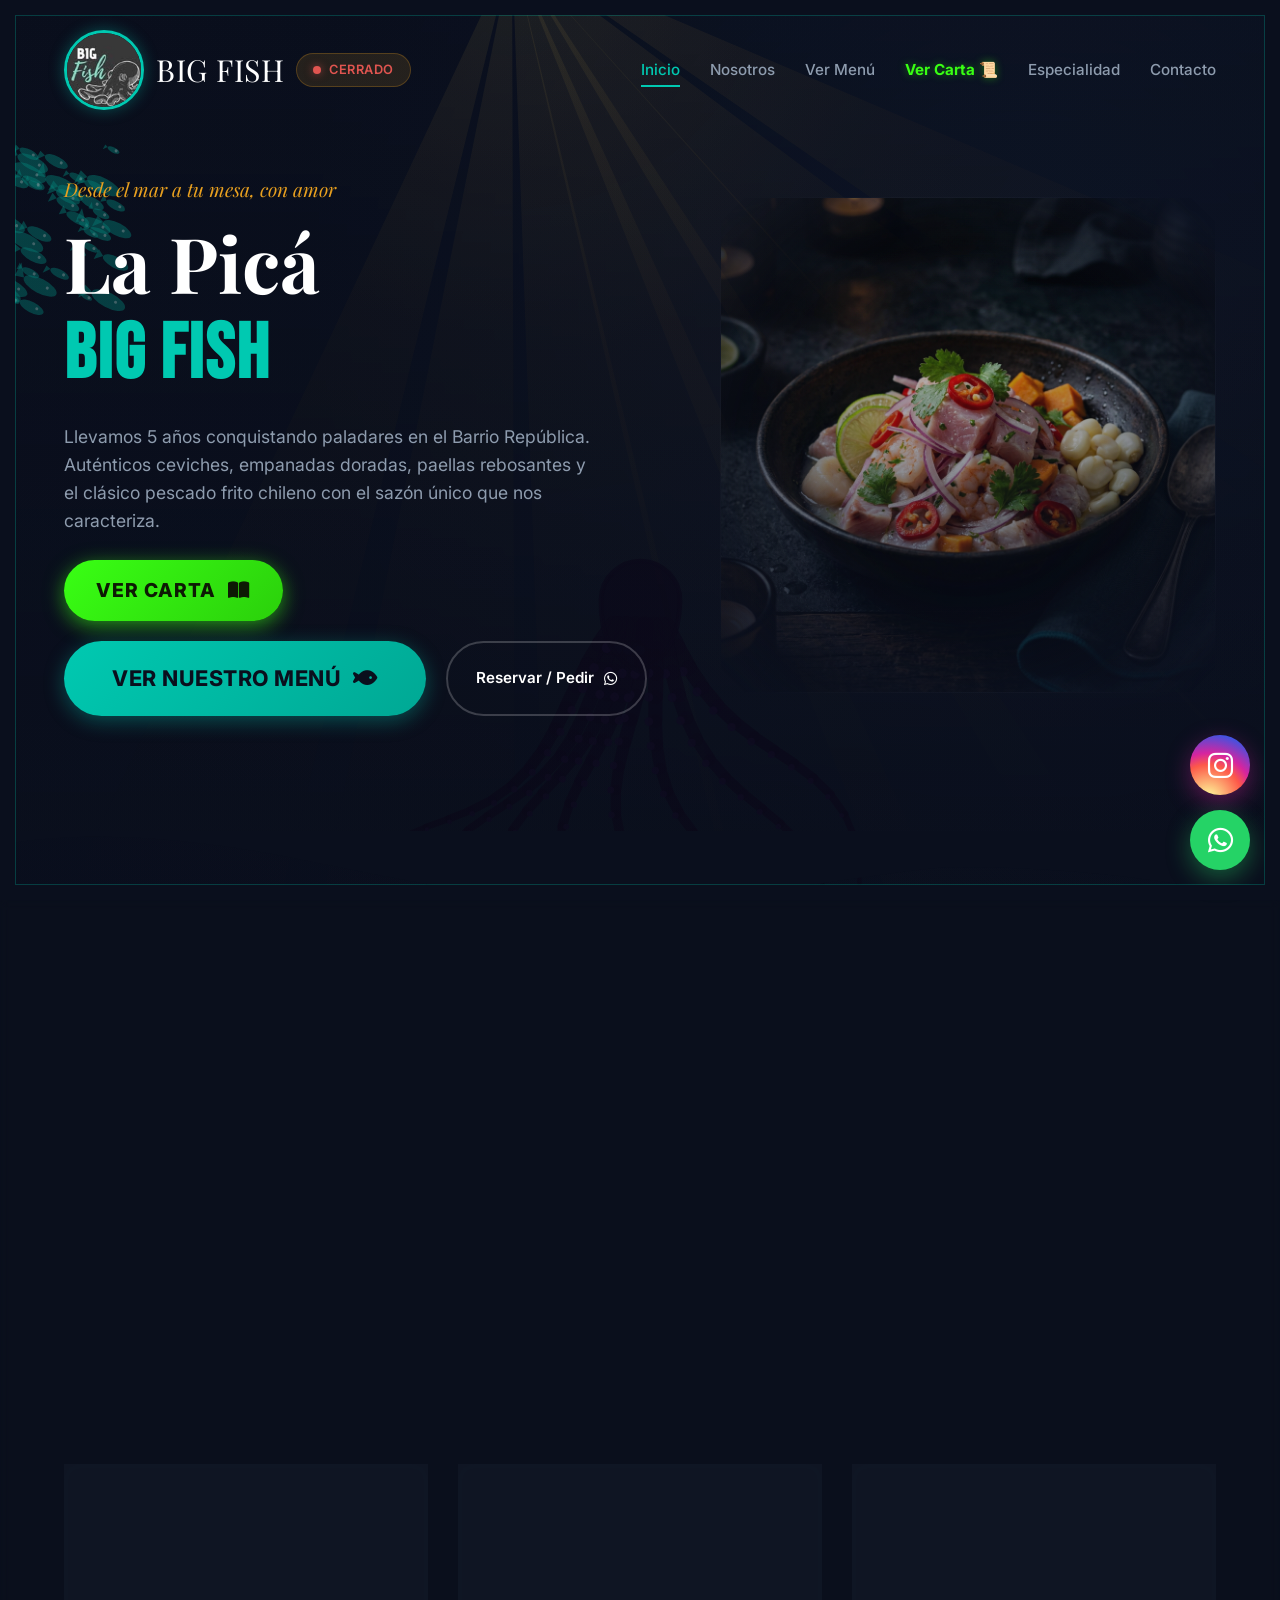
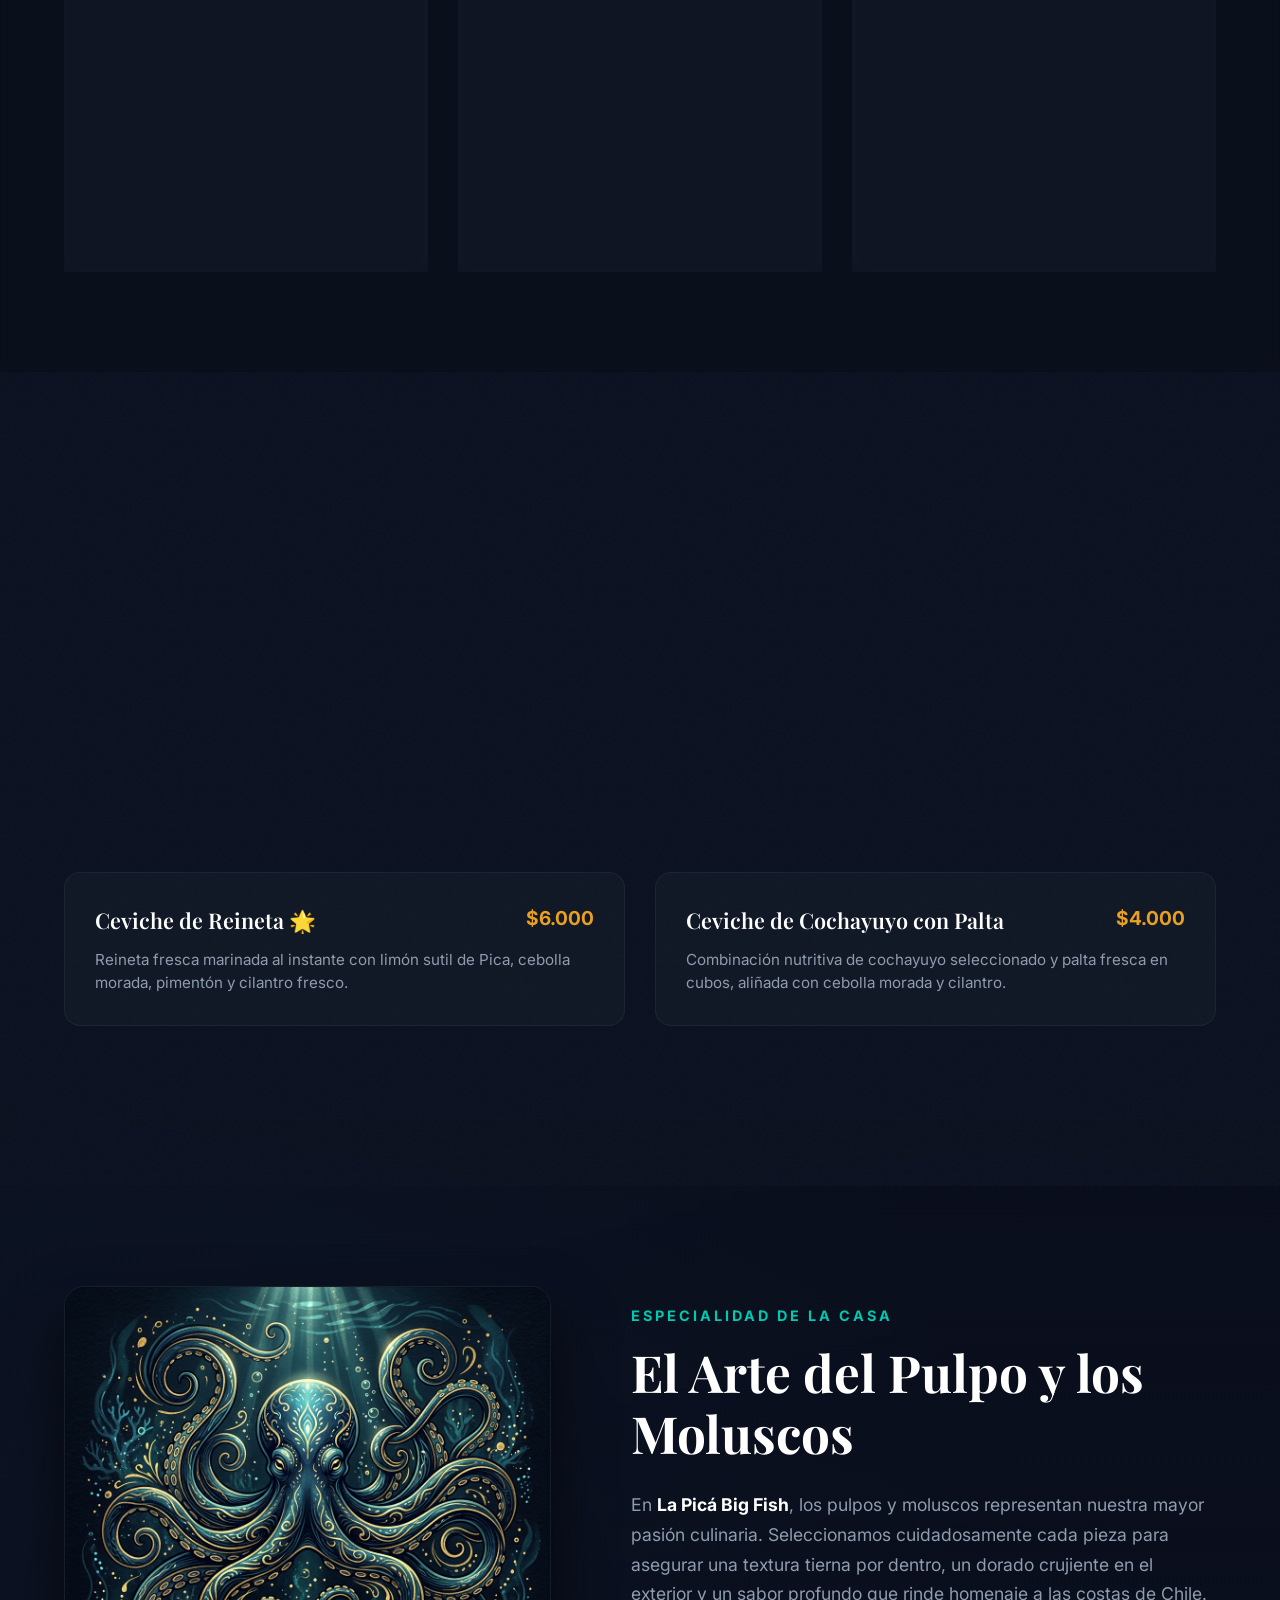
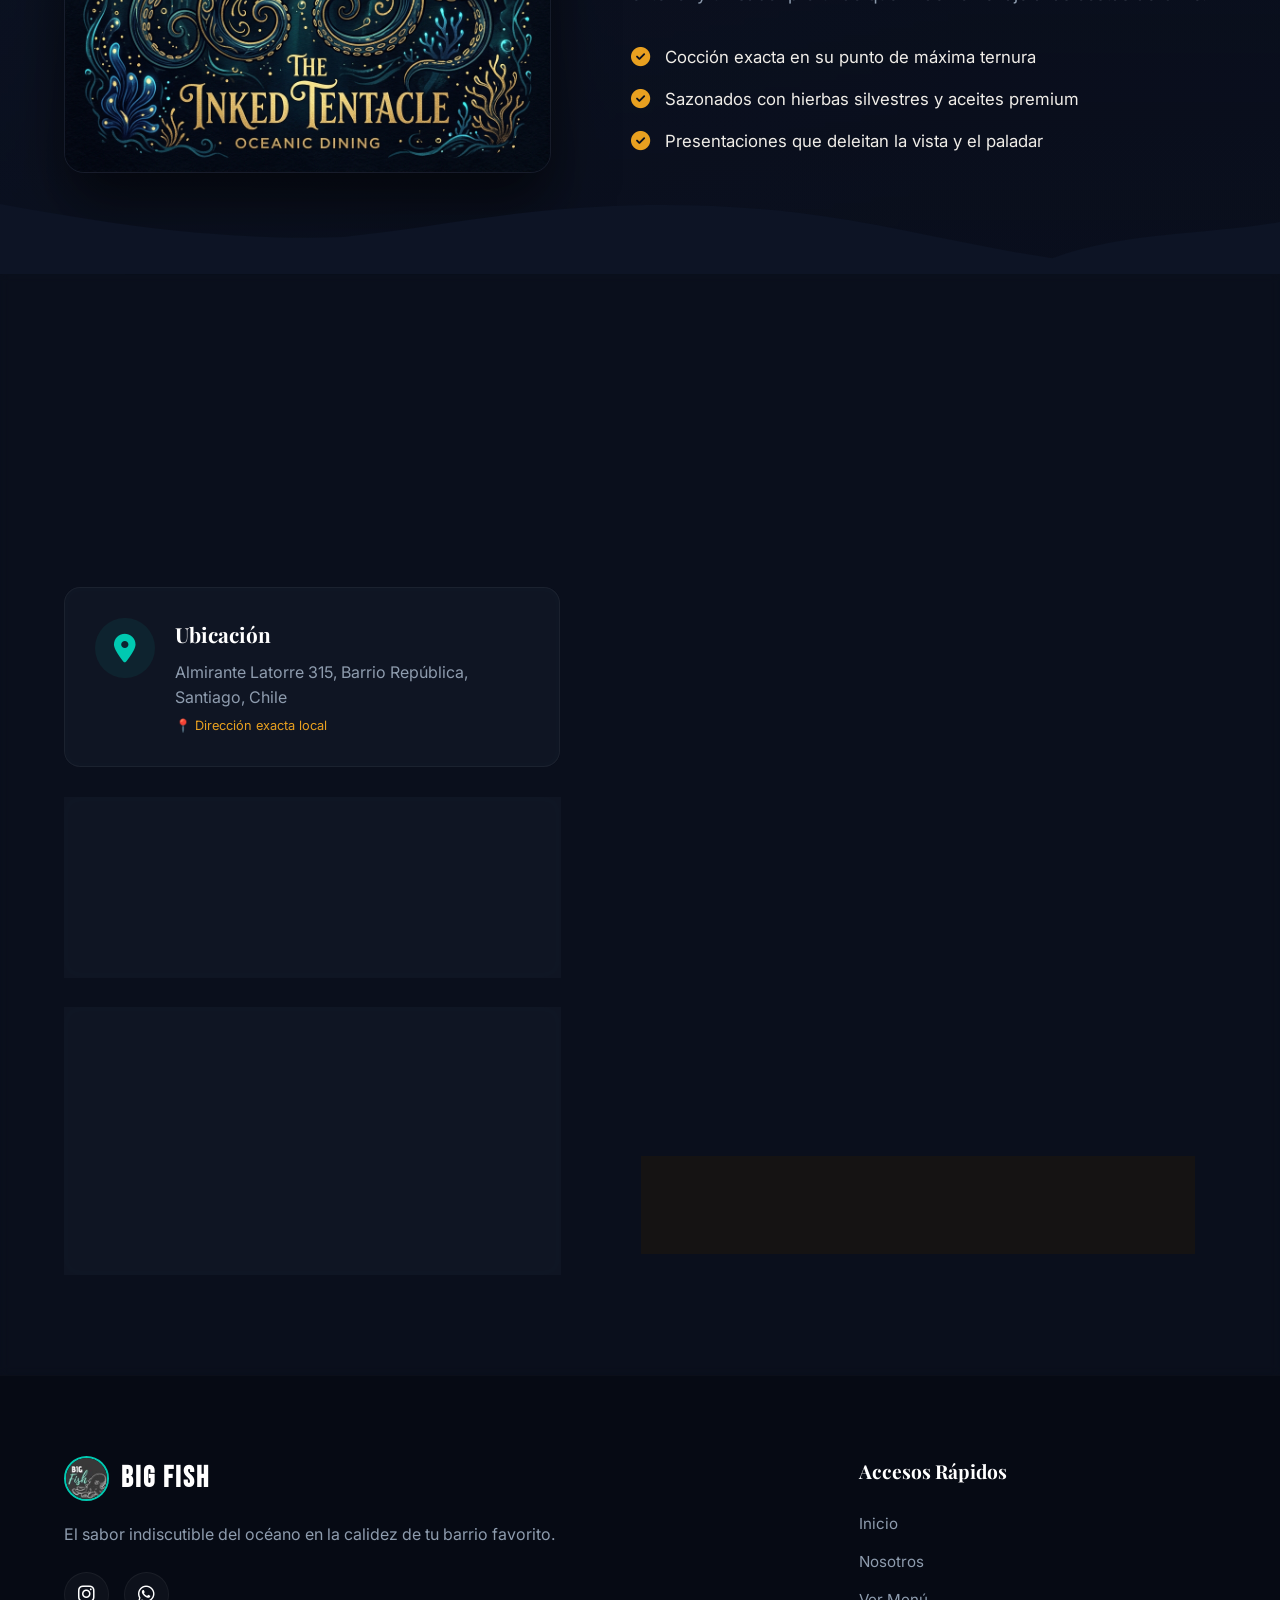
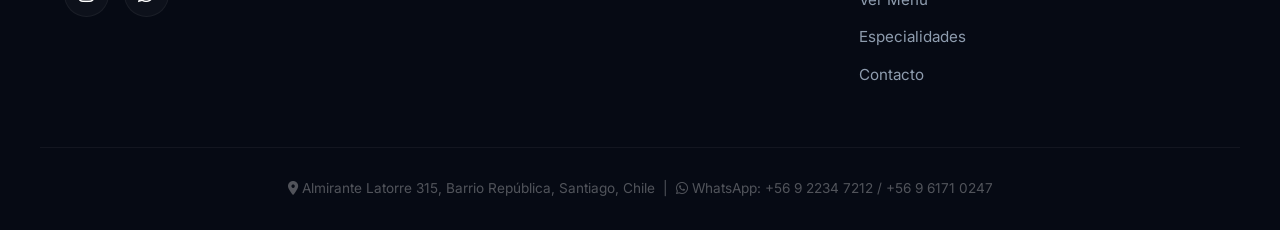
==== index.html @ 2b210de6 "Agregar meta tag exacta de verificación de Google Search Console paJQI5s77UBFS3rSUE5eFHIC-3uykL2eFRm" ====
<!DOCTYPE html>
<html lang="es">
<head>
    <meta charset="UTF-8">
    <meta name="viewport" content="width=device-width, initial-scale=1.0">
    <meta http-equiv="Cache-Control" content="no-cache, no-store, must-revalidate">
    <meta http-equiv="Pragma" content="no-cache">
    <meta name="robots" content="index, follow, max-image-preview:large">
    <meta name="google-site-verification" content="paJQI5s77UBFS3rSUE5eFHIC-3uykL2eFRmnCLuC_-w" />
    <link rel="canonical" href="https://www.lapicabigfish.cl/">
    <title>La Picá Big Fish | Sabores del Mar en Barrio República</title>
    <meta name="description" content="Lo mejor de la comida del mar en el Barrio República, Santiago. Ceviches premium, empanadas caseras, paellas marinas y pescados fritos hechos con el corazón.">
    
    <!-- Open Graph / Facebook -->
    <meta property="og:type" content="website">
    <meta property="og:url" content="https://www.lapicabigfish.cl/">
    <meta property="og:title" content="La Picá Big Fish | Sabores del Mar en Barrio República">
    <meta property="og:description" content="Lo mejor de la comida del mar en el Barrio República, Santiago. Ceviches premium, empanadas caseras, paellas marinas y pescados fritos hechos con el corazón.">
    <meta property="og:image" content="https://www.lapicabigfish.cl/assets/instagram_profile.jpg">

    <!-- Favicon -->
    <link rel="shortcut icon" href="assets/instagram_profile.jpg" type="image/x-icon">
    <link rel="manifest" href="manifest.json">
    <meta name="theme-color" content="#00c9b1">
    
    <!-- Google Fonts -->
    <link rel="preconnect" href="https://fonts.googleapis.com">
    <link rel="preconnect" href="https://fonts.gstatic.com" crossorigin>
    <link href="https://fonts.googleapis.com/css2?family=Alfa+Slab+One&family=Abril+Fatface&family=Bebas+Neue&family=Inter:wght@300;400;500;600;700&family=Playfair+Display:ital,wght@0,400;0,600;0,700;1,400&display=swap" rel="stylesheet">
    
    <!-- Font Awesome for Icons -->
    <link rel="stylesheet" href="https://cdnjs.cloudflare.com/ajax/libs/font-awesome/6.4.0/css/all.min.css">
    
    <!-- Custom CSS -->
    <link rel="stylesheet" href="css/style.css?v=7">

<script type="application/ld+json">
{
    "@context": "https://schema.org",
    "@type": "Restaurant",
    "name": "La Picá Big Fish",
    "description": "Lo mejor de la comida del mar en el Barrio República, Santiago.",
    "servesCuisine": ["Mariscos", "Comida Chilena", "Ceviches"],
    "address": {
        "@type": "PostalAddress",
        "addressLocality": "Santiago",
        "addressRegion": "Región Metropolitana",
        "addressCountry": "CL",
        "streetAddress": "Almirante Latorre 315, Barrio República"
    },
    "telephone": "+56922347212",
    "url": "https://www.lapicabigfish.cl/",
    "openingHoursSpecification": [
        {
            "@type": "OpeningHoursSpecification",
            "dayOfWeek": ["Tuesday", "Wednesday", "Thursday", "Friday", "Saturday", "Sunday"],
            "opens": "10:00",
            "closes": "17:00"
        }
    ],
    "priceRange": "$$",
    "image": "https://www.lapicabigfish.cl/assets/instagram_profile.jpg"
}
</script>
</head>
<body>

    <!-- Underwater Canvas Background -->
    <canvas id="underwater-canvas"></canvas>

    <!-- Bubbles Background Overlay -->
    <div class="bubbles-container" id="bubbles"></div>

    <!-- Header / Navbar -->
    <header class="navbar">
        <div class="nav-container">
            <a href="#" class="logo-link">
                <img src="assets/instagram_profile.jpg?v=7" alt="Logo Big Fish" class="nav-logo-img">
                <span class="logo-text">BIG FISH</span>
                <span class="status-indicator"><span class="status-dot"></span> Cargando...</span>
            </a>
            <button class="mobile-nav-toggle" aria-label="Abrir menú de navegación">
                <i class="fa-solid fa-bars"></i>
            </button>
            <nav class="nav-menu">
                <ul class="nav-links">
                    <li><a href="#hero" class="nav-item active">Inicio</a></li>
                    <li><a href="#nosotros" class="nav-item">Nosotros</a></li>
                    <li><a href="menu.html" class="nav-item">Ver Menú</a></li>
                    <li><a href="carta_tradicional.html" class="nav-item nav-item-fosfo">Ver Carta 📜</a></li>
                    <li><a href="#especialidad" class="nav-item">Especialidad</a></li>
                    <li><a href="#contacto" class="nav-item">Contacto</a></li>
                </ul>
            </nav>
        </div>
    </header>

    <!-- Main Content -->
    <main>

        <!-- 1. Hero Section -->
        <section id="hero" class="hero-section">
            <div class="hero-overlay"></div>
            <div class="hero-content-wrapper">
                <div class="hero-text-content reveal">
                    <span class="hero-tagline">Desde el mar a tu mesa, con amor</span>
                    <h1 class="hero-title">La Picá<br><span class="highlight">Big Fish</span></h1>
                    <p class="hero-description">
                        Llevamos 5 años conquistando paladares en el Barrio República. Auténticos ceviches, empanadas doradas, paellas rebosantes y el clásico pescado frito chileno con el sazón único que nos caracteriza.
                    </p>
                    <div class="hero-ver-carta-container">
                        <a href="carta_tradicional.html" class="btn-ver-carta-fosfo">VER CARTA <i class="fa-solid fa-book-open"></i></a>
                    </div>
                    <div class="hero-actions">
                        <a href="menu.html" class="btn-qr-hero">Ver Nuestro Menú <i class="fa-solid fa-fish"></i></a>
                        <a href="#contacto" class="btn btn-secondary">Reservar / Pedir <i class="fa-brands fa-whatsapp"></i></a>
                    </div>
                </div>
                <div class="hero-image-content reveal delay-1">
                    <div class="hero-image-frame">
                        <img src="assets/hero_ceviche.png" alt="Ceviche Premium de La Picá Big Fish" class="hero-img">
                    </div>
                </div>
            </div>
            <!-- Wave Divider -->
            <div class="wave-divider">
                <svg data-name="Layer 1" xmlns="http://www.w3.org/2000/svg" viewBox="0 0 1200 120" preserveAspectRatio="none">
                    <path d="M321.39,56.44c58-10.79,114.16-30.13,172-41.86,82.39-16.72,168.19-17.73,250.45-.39C823.78,31,906.67,72,985.66,92.83c70.05,18.48,146.53,26.09,214.34,3V120H0V0C26.9,8.75,57.05,18.3,88.45,27.35,163.56,49,247.09,61.76,321.39,56.44Z" class="shape-fill"></path>
                </svg>
            </div>
        </section>

        <!-- 2. Nosotros Section -->
        <section id="nosotros" class="nosotros-section">
            <div class="section-container">
                <div class="section-header reveal">
                    <h2 class="section-title">Nuestra Historia</h2>
                    <div class="vintage-divider"><i class="fa-solid fa-anchor"></i></div>
                    <p class="section-subtitle">El corazón detrás del sabor de Barrio República</p>
                </div>
                <div class="nosotros-content reveal">
                    <p class="about-p">
                        Comenzamos hace casi 5 años con un sueño pequeño y un inmenso amor por la cocina marina. Paso a paso, nos hemos ganado el cariño de nuestros vecinos en el Barrio República, convirtiéndonos en el punto de encuentro predilecto para los amantes de los ceviches frescos, las empanadas crujientes y las paellas abundantes. Para nosotros, cada plato es una oportunidad de entregarte un pedacito de mar preparado con alma y tradición familiar.
                    </p>
                </div>

                <div class="team-grid">
                    <!-- Marcelo -->
                    <div class="team-card reveal delay-1">
                        <div class="team-img-container">
                            <img src="assets/fotos/marcelo.jpg" alt="Marcelo - CEO" class="team-img">
                        </div>
                        <h3 class="team-role">CEO</h3>
                        <h4 class="team-name">Marcelo</h4>
                        <p class="team-desc">La mente estratégica y corazón de La Picá. Visionario detrás del éxito y sabor de Big Fish.</p>
                    </div>

                    <!-- Cata -->
                    <div class="team-card reveal delay-2">
                        <div class="team-img-container">
                            <img src="assets/fotos/cata.jpg" alt="Cata - Directora" class="team-img">
                        </div>
                        <h3 class="team-role">Directora</h3>
                        <h4 class="team-name">Cata</h4>
                        <p class="team-desc">El timón de la operación diaria. Se asegura de que la experiencia y el servicio sean impecables.</p>
                    </div>

                    <!-- Rafa -->
                    <div class="team-card reveal delay-3">
                        <div class="team-img-container">
                            <img src="assets/fotos/rafa.jpg" alt="Rafa - Chef" class="team-img">
                        </div>
                        <h3 class="team-role">Chef</h3>
                        <h4 class="team-name">Rafa</h4>
                        <p class="team-desc">El maestro de la cocina. Domina con maestría las paellas, los ceviches y el sabor costero de nuestros platos.</p>
                    </div>
                </div>
            </div>
            
            <!-- Wave Divider Inverse -->
            <div class="wave-divider-inv">
                <svg data-name="Layer 1" xmlns="http://www.w3.org/2000/svg" viewBox="0 0 1200 120" preserveAspectRatio="none">
                    <path d="M985.66,92.83C906.67,72,823.78,31,743.84,14.19c-82.26-17.34-168.06-16.33-250.45.39-57.84,11.73-114,31.07-172,41.86C247.09,61.76,163.56,49,88.45,27.35,57.05,18.3,26.9,8.75,0,0V120H1200V30.25C1132.19,53.38,1055.71,45.77,985.66,92.83Z" class="shape-fill"></path>
                </svg>
            </div>
        </section>

        <!-- 3. Menu Section -->
        <section id="menu" class="menu-section">
            <div class="section-container">
                <div class="section-header reveal">
                    <h2 class="section-title">Nuestra Carta</h2>
                    <div class="vintage-divider"><i class="fa-solid fa-fish"></i></div>
                    <p class="section-subtitle">Las delicias más frescas directo del mar chileno</p>
                    <div style="margin-top: 25px; display: flex; justify-content: center; gap: 15px; flex-wrap: wrap;">
                        <a href="menu.html" class="btn btn-primary" style="padding: 12px 24px; font-size: 0.92rem; display: inline-flex; align-items: center; gap: 8px;">
                            <i class="fa-solid fa-utensils"></i> Ver Menú Completo
                        </a>
                        <a href="carta_tradicional.html" class="btn" style="padding: 12px 24px; font-size: 0.92rem; display: inline-flex; align-items: center; gap: 8px; background: transparent; border: 1.5px solid var(--secondary); color: var(--secondary);">
                            <i class="fa-solid fa-file-invoice"></i> Ver la Carta
                        </a>
                    </div>
                </div>

                <!-- Tabs Navigation -->
                <div class="menu-tabs-wrapper reveal">
                    <div class="menu-tabs">
                        <button class="tab-btn active" data-tab="ceviches">
                            <i class="fa-solid fa-lemon"></i> Ceviches
                        </button>
                        <button class="tab-btn" data-tab="empanadas">
                            <i class="fa-solid fa-cookie"></i> Empanadas
                        </button>
                        <button class="tab-btn" data-tab="paellas">
                            <i class="fa-solid fa-hot-tub-person"></i> Paellas y Platos
                        </button>
                        <button class="tab-btn" data-tab="moluscos">
                            <i class="fa-solid fa-shrimp"></i> Mariscos
                        </button>
                    </div>
                </div>

                <!-- Tabs Content -->
                <div class="menu-content reveal">
                    <!-- Tab: Ceviches -->
                    <div class="tab-pane active" id="ceviches">
                        <div class="menu-grid">
                            <div class="menu-item-card">
                                <div class="menu-item-header">
                                    <h3 class="menu-item-name">Ceviche de Reineta 🌟</h3>
                                    <span class="menu-item-price">$6.000</span>
                                </div>
                                <p class="menu-item-desc">Reineta fresca marinada al instante con limón sutil de Pica, cebolla morada, pimentón y cilantro fresco.</p>
                            </div>
                            <div class="menu-item-card">
                                <div class="menu-item-header">
                                    <h3 class="menu-item-name">Ceviche de Cochayuyo con Palta</h3>
                                    <span class="menu-item-price">$4.000</span>
                                </div>
                                <p class="menu-item-desc">Combinación nutritiva de cochayuyo seleccionado y palta fresca en cubos, aliñada con cebolla morada y cilantro.</p>
                            </div>
                        </div>
                    </div>

                    <!-- Tab: Empanadas -->
                    <div class="tab-pane" id="empanadas">
                        <div class="menu-grid">
                            <!-- QUESOS -->
                            <div class="menu-item-card">
                                <div class="menu-item-header">
                                    <h3 class="menu-item-name">Queso Camarón 🌟</h3>
                                    <span class="menu-item-tag">Quesos</span>
                                    <span class="menu-item-price">$3.800</span>
                                </div>
                                <p class="menu-item-desc">Masa casera frita, crujiente, rellena con abundante queso mantecoso fundido y camarones seleccionados.</p>
                            </div>
                            <div class="menu-item-card">
                                <div class="menu-item-header">
                                    <h3 class="menu-item-name">Queso Ostión</h3>
                                    <span class="menu-item-tag">Quesos</span>
                                    <span class="menu-item-price">$3.800</span>
                                </div>
                                <p class="menu-item-desc">Exquisitos ostiones del Pacífico acompañados de queso mantecoso fundido en masa crujiente.</p>
                            </div>
                            <div class="menu-item-card">
                                <div class="menu-item-header">
                                    <h3 class="menu-item-name">Queso Jaiba</h3>
                                    <span class="menu-item-tag">Quesos</span>
                                    <span class="menu-item-price">$3.800</span>
                                </div>
                                <p class="menu-item-desc">Carne suave de jaiba desmenuzada combinada con queso fundido en una fritura perfectamente dorada.</p>
                            </div>
                            <div class="menu-item-card">
                                <div class="menu-item-header">
                                    <h3 class="menu-item-name">Queso Macha</h3>
                                    <span class="menu-item-tag">Quesos</span>
                                    <span class="menu-item-price">$3.800</span>
                                </div>
                                <p class="menu-item-desc">Láminas de machas seleccionadas preparadas con queso derretido en masa dorada.</p>
                            </div>
                            <div class="menu-item-card">
                                <div class="menu-item-header">
                                    <h3 class="menu-item-name">Queso Loco 👑</h3>
                                    <span class="menu-item-tag">Quesos Premium</span>
                                    <span class="menu-item-price">$7.000</span>
                                </div>
                                <p class="menu-item-desc">Exclusivos trozos de loco tierno combinados con abundante queso mantecoso fundido.</p>
                            </div>
                            <div class="menu-item-card">
                                <div class="menu-item-header">
                                    <h3 class="menu-item-name">Queso Champiñón</h3>
                                    <span class="menu-item-tag">Quesos</span>
                                    <span class="menu-item-price">$3.000</span>
                                </div>
                                <p class="menu-item-desc">Una deliciosa opción vegetariana con champiñones salteados y queso mantecoso derretido.</p>
                            </div>
                            <div class="menu-item-card">
                                <div class="menu-item-header">
                                    <h3 class="menu-item-name">Queso Choclo</h3>
                                    <span class="menu-item-tag">Quesos</span>
                                    <span class="menu-item-price">$3.000</span>
                                </div>
                                <p class="menu-item-desc">Empanada dorada rellena de granos de choclo dulce y sabroso queso derretido.</p>
                            </div>
                            <div class="menu-item-card">
                                <div class="menu-item-header">
                                    <h3 class="menu-item-name">Champiñón Choclo Queso 🌟</h3>
                                    <span class="menu-item-tag">Quesos</span>
                                    <span class="menu-item-price">$3.800</span>
                                </div>
                                <p class="menu-item-desc">Combinación perfecta de choclo tierno, champiñones seleccionados y queso fundido.</p>
                            </div>
                            
                            <!-- PINOS -->
                            <div class="menu-item-card">
                                <div class="menu-item-header">
                                    <h3 class="menu-item-name">Pino Marisco</h3>
                                    <span class="menu-item-tag">Pinos</span>
                                    <span class="menu-item-price">$3.000</span>
                                </div>
                                <p class="menu-item-desc">Pino tradicional de mariscos surtidos guisados con cebolla caramelizada, pimentón y condimentos chilenos.</p>
                            </div>
                            <div class="menu-item-card">
                                <div class="menu-item-header">
                                    <h3 class="menu-item-name">Pino Jurel</h3>
                                    <span class="menu-item-tag">Pinos</span>
                                    <span class="menu-item-price">$3.000</span>
                                </div>
                                <p class="menu-item-desc">Empanada frita rellena con sabroso pino de jurel preparado con cebolla, pimentón y condimentos chilenos.</p>
                            </div>
                            <div class="menu-item-card">
                                <div class="menu-item-header">
                                    <h3 class="menu-item-name">Pino Jivia</h3>
                                    <span class="menu-item-tag">Pinos</span>
                                    <span class="menu-item-price">$3.500</span>
                                </div>
                                <p class="menu-item-desc">Masa crujiente y frita con relleno de pino de jibia tierna cocinada a fuego lento.</p>
                            </div>
                            <div class="menu-item-card">
                                <div class="menu-item-header">
                                    <h3 class="menu-item-name">Pino Locos 👑</h3>
                                    <span class="menu-item-tag">Pinos Premium</span>
                                    <span class="menu-item-price">$8.000</span>
                                </div>
                                <p class="menu-item-desc">Carne de loco tierno y seleccionada, guisada artesanalmente en pino tradicional.</p>
                            </div>
                        </div>

                        <!-- Real menu chalkboard photo display -->
                        <div class="empanadas-photo-section">
                            <div class="empanadas-photo-header">
                                <i class="fa-solid fa-chalkboard-user"></i>
                                <h4>Nuestro Pizarrón de Empanadas del Local</h4>
                                <p>Foto real de nuestro menú diario escrito a tiza</p>
                            </div>
                            <div class="empanadas-image-container">
                                <img src="assets/empanadas.jpg" alt="Pizarrón de empanadas real La Picá Big Fish" class="empanadas-real-photo">
                            </div>
                        </div>
                    </div>

                    <!-- Tab: Paellas y Platos -->
                    <div class="tab-pane" id="paellas">
                        <div class="fresh-fish-banner" style="background: linear-gradient(135deg, rgba(0, 201, 177, 0.12) 0%, rgba(10, 15, 29, 0.95) 100%); border: 1.5px solid #00c9b1; border-radius: 16px; padding: 18px 24px; margin: 25px 0 35px 0; box-shadow: 0 8px 25px rgba(0, 201, 177, 0.15); display: flex; align-items: center; gap: 18px;">
                            <div style="background: rgba(0, 201, 177, 0.2); width: 48px; height: 48px; border-radius: 50%; display: flex; align-items: center; justify-content: center; flex-shrink: 0; border: 1.5px solid #00c9b1;">
                                <i class="fa-solid fa-fish-fins" style="font-size: 1.5rem; color: #00c9b1;"></i>
                            </div>
                            <div>
                                <h4 style="color: #00c9b1; font-family: var(--font-heading, 'Bebas Neue', sans-serif); font-size: 1.2rem; letter-spacing: 1px; margin: 0 0 4px 0; text-transform: uppercase;">
                                    ✨ Pescados 100% Frescos del Día
                                </h4>
                                <p style="color: #e2e8f0; font-size: 0.95rem; margin: 0; line-height: 1.5; font-weight: 500;">
                                    Nuestra carta está sujeta al stock diario que mantiene la pescadería, ya que trabajamos exclusivamente con <strong>pescados frescos y no congelados</strong> para garantizar la mejor calidad en tu mesa.
                                </p>
                            </div>
                        </div>
                        <div class="menu-grid">
                            <div class="menu-item-card">
                                <div class="menu-item-header">
                                    <h3 class="menu-item-name">Paella para Dos 🥘</h3>
                                    <span class="menu-item-tag">Recomendado</span>
                                    <span class="menu-item-price">$9.900</span>
                                </div>
                                <p class="menu-item-desc">Preparación tradicional con mariscos frescos, vino blanco, cebolla, pimentón, un toque de merkén y el sazón especial de la casa.</p>
                            </div>
                            <div class="menu-item-card">
                                <div class="menu-item-header">
                                    <h3 class="menu-item-name">Churrasco Marino 🐟</h3>
                                    <span class="menu-item-price">$5.000</span>
                                </div>
                                <p class="menu-item-desc">Marraqueta crujiente con filete de merluza frita, cebolla caramelizada y mayonesa casera.</p>
                            </div>
                            <div class="menu-item-card">
                                 <div class="menu-item-header">
                                     <h3 class="menu-item-name">Merluza Frita 🐟</h3>
                                     <span class="menu-item-price">$6.000</span>
                                 </div>
                                 <p class="menu-item-desc">Filete de merluza fresca del día rebozado en batido tradicional crujiente.</p>
                            </div>
                            <div class="menu-item-card">
                                 <div class="menu-item-header">
                                     <h3 class="menu-item-name">Jurel Frito o a la Plancha</h3>
                                     <span class="menu-item-price">$7.000</span>
                                 </div>
                                 <p class="menu-item-desc">Filete de jurel sabroso preparado frito con batido crujiente o cocinado suavemente a la plancha.</p>
                            </div>
                            <div class="menu-item-card">
                                 <div class="menu-item-header">
                                     <h3 class="menu-item-name">Reineta Frita o a la Plancha 🌟</h3>
                                     <span class="menu-item-price">$10.900</span>
                                 </div>
                                 <p class="menu-item-desc">Filete de reineta fresca preparado a tu elección: frito crujiente o a la plancha con finas hierbas.</p>
                            </div>
                            <div class="menu-item-card">
                                 <div class="menu-item-header">
                                     <h3 class="menu-item-name">Merluza Austral Frita 🐟</h3>
                                     <span class="menu-item-price">$10.900</span>
                                 </div>
                                 <p class="menu-item-desc">Filete premium de merluza austral de textura suave, cocinada frita en batido crujiente.</p>
                            </div>
                            <div class="menu-item-card">
                                 <div class="menu-item-header">
                                     <h3 class="menu-item-name">Albacora Frita o a la Plancha</h3>
                                     <span class="menu-item-price">$11.900</span>
                                 </div>
                                 <p class="menu-item-desc">Filete premium de albacora, cocinado frito o a la plancha según tu preferencia.</p>
                            </div>
                            <div class="menu-item-card">
                                 <div class="menu-item-header">
                                     <h3 class="menu-item-name">Congrio Frito o al Pil-Pil</h3>
                                     <span class="menu-item-price">$13.900</span>
                                 </div>
                                 <p class="menu-item-desc">Filete de congrio fresco preparado frito al estilo tradicional chileno o al pil-pil.</p>
                            </div>
                            <div class="menu-item-card">
                                <div class="menu-item-header">
                                    <h3 class="menu-item-name">Salmón Frito o a la Plancha</h3>
                                    <span class="menu-item-price">$13.900</span>
                                </div>
                                <p class="menu-item-desc">Filete de salmón rosado chileno cocinado frito o a la plancha con notas cítricas e ideal punto de cocción.</p>
                            </div>
                            <div class="menu-item-card">
                                <div class="menu-item-header">
                                    <h3 class="menu-item-name">Bebida en Lata 350cc 🥤</h3>
                                    <span class="menu-item-price">$1.500</span>
                                </div>
                                <p class="menu-item-desc">Variedad de sabores helados a elección (Coca-Cola, Fanta, Sprite, etc.).</p>
                            </div>
                            <div class="menu-item-card">
                                <div class="menu-item-header">
                                    <h3 class="menu-item-name">Isotónica ⚡</h3>
                                    <span class="menu-item-price">$2.500</span>
                                </div>
                                <p class="menu-item-desc">Bebida isotónica hidratante helada en botella.</p>
                            </div>
                            <div class="menu-item-card">
                                <div class="menu-item-header">
                                    <h3 class="menu-item-name">Agua Mineral 💧</h3>
                                    <span class="menu-item-price">$1.500</span>
                                </div>
                                <p class="menu-item-desc">Agua purificada helada, opción con gas o sin gas a elección.</p>
                            </div>
                        </div>

                        <!-- Acompañamientos Section -->
                        <div class="acompaniamientos-section reveal" style="margin-top: 50px;">
                            <div class="acompaniamientos-header">
                                <i class="fa-solid fa-plate-wheat"></i>
                                <h4>Acompañamientos Incluidos</h4>
                                <p>Todos nuestros pescados y platos de fondo incluyen <strong>dos acompañamientos</strong> a elección:</p>
                            </div>
                            <div class="acompaniamientos-grid">
                                <div class="acomp-tag"><i class="fa-solid fa-bowl-rice"></i> Arroz</div>
                                <div class="acomp-tag"><i class="fa-solid fa-mound"></i> Papas mayo</div>
                                <div class="acomp-tag"><i class="fa-solid fa-carrot"></i> Ensalada chilena</div>
                                <div class="acomp-tag"><i class="fa-solid fa-leaf"></i> Lechuga</div>
                                <div class="acomp-tag"><i class="fa-solid fa-seedling"></i> Betarraga</div>
                                <div class="acomp-tag"><i class="fa-solid fa-tree"></i> Brócoli</div>
                                <div class="acomp-tag"><i class="fa-solid fa-pepper-hot"></i> Pepino</div>
                                <div class="acomp-tag"><i class="fa-solid fa-carrot"></i> Zanahoria</div>
                                <div class="acomp-tag"><i class="fa-solid fa-fan"></i> Cebolla</div>
                            </div>
                        <!-- Sugerencia del Chef Box -->
                        <div class="acompaniamientos-section reveal" style="margin-top: 25px; border-color: rgba(0, 201, 177, 0.5); background: rgba(0, 201, 177, 0.06);">
                            <div class="acompaniamientos-header" style="margin-bottom: 0;">
                                <i class="fa-solid fa-user-ninja" style="color: #00c9b1;"></i>
                                <h4 style="color: #00c9b1;">Sugerencia del Chef</h4>
                                <p style="color: #f0f4ff; margin-top: 8px;">Consulta a nuestro personal por la recomendación especial del día, preparada con la pesca más fresca y la sazón tradicional de La Picá Big Fish.</p>
                            </div>
                        </div>
                    </div>

                    <!-- Tab: Mariscos -->
                    <div class="tab-pane" id="moluscos">
                        <div class="menu-grid">
                            <div class="menu-item-card">
                                <div class="menu-item-header">
                                    <h3 class="menu-item-name">Chupe de Mariscos 🍲</h3>
                                    <span class="menu-item-price">$8.900</span>
                                </div>
                                <p class="menu-item-desc">Guiso tradicional cremoso de mariscos surtidos, horneado y gratinado al momento con queso parmesano y pan tostado.</p>
                            </div>
                            <div class="menu-item-card">
                                <div class="menu-item-header">
                                    <h3 class="menu-item-name">Chupe de Camarón 🍲</h3>
                                    <span class="menu-item-price">$12.000</span>
                                </div>
                                <p class="menu-item-desc">Deliciosa preparación cremosa gratinada rellena con abundantes camarones seleccionados.</p>
                            </div>
                            <div class="menu-item-card">
                                <div class="menu-item-header">
                                    <h3 class="menu-item-name">Chupe de Jaiba 🍲</h3>
                                    <span class="menu-item-price">$12.000</span>
                                </div>
                                <p class="menu-item-desc">Guiso de carne de jaiba seleccionado y horneado en una cremosa mezcla con queso parmesano.</p>
                            </div>
                            <div class="menu-item-card">
                                <div class="menu-item-header">
                                    <h3 class="menu-item-name">Chupe de Loco 🍲</h3>
                                    <span class="menu-item-price">$16.000</span>
                                </div>
                                <p class="menu-item-desc">Guiso premium con trozos de locos tiernos cocinados de manera artesanal y gratinados con queso.</p>
                            </div>
                            <div class="menu-item-card">
                                <div class="menu-item-header">
                                    <h3 class="menu-item-name">Chupe Especial 👑</h3>
                                    <span class="menu-item-price">$16.000</span>
                                    <span class="menu-item-tag">Imperial</span>
                                </div>
                                <p class="menu-item-desc">La combinación suprema: guiso horneado con locos tiernos, carne de jaiba y camarones seleccionados.</p>
                            </div>
                            <div class="menu-item-card">
                                <div class="menu-item-header">
                                    <h3 class="menu-item-name">Consomé de Mariscos 🥣</h3>
                                    <span class="menu-item-price">$3.000</span>
                                </div>
                                <p class="menu-item-desc">Caldo concentrado de mariscos preparado con vino blanco, cebolla, pimentón, ajo y un toque de merkén.</p>
                            </div>
                            <div class="menu-item-card">
                                <div class="menu-item-header">
                                    <h3 class="menu-item-name">Caldillo de Congrio 🍲</h3>
                                    <span class="menu-item-price">$13.900</span>
                                </div>
                                <p class="menu-item-desc">Tradicional y reconfortante caldillo de congrio preparado con finas hierbas, verduras de la estación y un caldo concentrado de la casa.</p>
                            </div>
                            <div class="menu-item-card">
                                <div class="menu-item-header">
                                    <h3 class="menu-item-name">Paila Marina 🍲</h3>
                                    <span class="menu-item-price">$10.900</span>
                                </div>
                                <p class="menu-item-desc">Abundante y tradicional caldo concentrado con surtido de mariscos frescos de la estación.</p>
                            </div>
                            <div class="menu-item-card">
                                <div class="menu-item-header">
                                    <h3 class="menu-item-name">Almejas en Salsa Verde 🐚</h3>
                                    <span class="menu-item-price">$8.000</span>
                                </div>
                                <p class="menu-item-desc">Almejas frescas y seleccionadas servidas con nuestra clásica salsa verde de la casa y limón sutil.</p>
                            </div>
                            <div class="menu-item-card">
                                <div class="menu-item-header">
                                    <h3 class="menu-item-name">Pulpo al Olivo 🐙</h3>
                                    <span class="menu-item-price">$10.000</span>
                                </div>
                                <p class="menu-item-desc">Tentáculos de pulpo tiernos aliñados, acompañados con una salsa cremosa de aceitunas de Azapa.</p>
                            </div>
                        </div>
                    </div>
                </div>
            </div>
            
            <!-- Wave Divider -->
            <div class="wave-divider">
                <svg data-name="Layer 1" xmlns="http://www.w3.org/2000/svg" viewBox="0 0 1200 120" preserveAspectRatio="none">
                    <path d="M321.39,56.44c58-10.79,114.16-30.13,172-41.86,82.39-16.72,168.19-17.73,250.45-.39C823.78,31,906.67,72,985.66,92.83c70.05,18.48,146.53,26.09,214.34,3V120H0V0C26.9,8.75,57.05,18.3,88.45,27.35,163.56,49,247.09,61.76,321.39,56.44Z" class="shape-fill"></path>
                </svg>
            </div>
        </section>

        <!-- 4. Especialidad (Mollusks / Octopus) Section -->
        <section id="especialidad" class="especialidad-section">
            <div class="hero-overlay"></div>
            <div class="section-container">
                <div class="especialidad-grid">
                    <div class="especialidad-image reveal">
                        <div class="especialidad-img-frame">
                            <img src="assets/octopus_art.png" alt="Ilustración artística de pulpo Big Fish" class="octopus-img">
                        </div>
                    </div>
                    <div class="especialidad-text reveal delay-1">
                        <span class="special-label">Especialidad de la Casa</span>
                        <h2 class="special-title">El Arte del Pulpo y los Moluscos</h2>
                        <p class="special-desc">
                            En <strong>La Picá Big Fish</strong>, los pulpos y moluscos representan nuestra mayor pasión culinaria. Seleccionamos cuidadosamente cada pieza para asegurar una textura tierna por dentro, un dorado crujiente en el exterior y un sabor profundo que rinde homenaje a las costas de Chile.
                        </p>
                        <ul class="special-list">
                            <li><i class="fa-solid fa-circle-check"></i> Cocción exacta en su punto de máxima ternura</li>
                            <li><i class="fa-solid fa-circle-check"></i> Sazonados con hierbas silvestres y aceites premium</li>
                            <li><i class="fa-solid fa-circle-check"></i> Presentaciones que deleitan la vista y el paladar</li>
                        </ul>
                    </div>
                </div>
            </div>
            
            <!-- Wave Divider Inverse -->
            <div class="wave-divider-inv">
                <svg data-name="Layer 1" xmlns="http://www.w3.org/2000/svg" viewBox="0 0 1200 120" preserveAspectRatio="none">
                    <path d="M985.66,92.83C906.67,72,823.78,31,743.84,14.19c-82.26-17.34-168.06-16.33-250.45.39-57.84,11.73-114,31.07-172,41.86C247.09,61.76,163.56,49,88.45,27.35,57.05,18.3,26.9,8.75,0,0V120H1200V30.25C1132.19,53.38,1055.71,45.77,985.66,92.83Z" class="shape-fill"></path>
                </svg>
            </div>
        </section>

        <!-- 5. Contacto & Ubicación Section -->
        <section id="contacto" class="contacto-section">
            <div class="section-container">
                <div class="section-header reveal">
                    <h2 class="section-title">Visítanos o Haz tu Pedido</h2>
                    <div class="vintage-divider"><i class="fa-solid fa-map-pin"></i></div>
                    <p class="section-subtitle">Estamos esperándote con la mesa lista</p>
                </div>
                
                <div class="contacto-grid">
                    <!-- Contact Info Cards -->
                    <div class="contacto-info reveal">
                        <div class="info-card">
                            <i class="fa-solid fa-location-dot info-icon"></i>
                            <div class="info-text">
                                <h3>Ubicación</h3>
                                <p>Almirante Latorre 315, Barrio República, Santiago, Chile</p>
                                <span class="info-note">📍 Dirección exacta local</span>
                            </div>
                        </div>

                        <div class="info-card">
                            <i class="fa-solid fa-clock info-icon"></i>
                            <div class="info-text">
                                <h3>Horario de Atención</h3>
                                <p>Martes a Domingo: 10:00 AM - 5:00 PM (17:00 hrs)</p>
                                <p>Lunes: Cerrado</p>
                            </div>
                        </div>

                        <div class="info-card">
                            <i class="fa-brands fa-whatsapp info-icon text-whatsapp"></i>
                            <div class="info-text">
                                <h3>Pedidos y Reservas</h3>
                                <p>Escríbenos directamente para despachos o asegurar tu mesa:</p>
                                <div class="whatsapp-buttons-container">
                                    <a href="https://wa.me/56922347212?text=%C2%A1Hola!%20%F0%9F%90%9F%20Quiero%20hacer%20un%20pedido%20desde%20la%20web%20de%20La%20Pic%C3%A1%20Big%20Fish" target="_blank" rel="noopener noreferrer" class="btn btn-whatsapp-card">
                                        +56 9 2234 7212 <i class="fa-brands fa-whatsapp"></i>
                                    </a>
                                    <a href="https://wa.me/56961710247?text=%C2%A1Hola!%20%F0%9F%90%9F%20Quiero%20hacer%20un%20pedido%20desde%20la%20web%20de%20La%20Pic%C3%A1%20Big%20Fish" target="_blank" rel="noopener noreferrer" class="btn btn-whatsapp-card">
                                        +56 9 6171 0247 <i class="fa-brands fa-whatsapp"></i>
                                    </a>
                                </div>
                            </div>
                        </div>
                    </div>

                    <!-- Interactive Form / Map -->
                    <div class="contacto-form-wrapper reveal delay-1">
                        <div class="map-placeholder" style="position: relative; overflow: hidden; border-radius: 20px; height: 100%; min-height: 350px;">
                            <iframe src="https://www.google.com/maps/embed?pb=!1m18!1m12!1m3!1d3329.4147321591024!2d-70.6672314!3d-33.4518485!2m3!1f0!2f0!3f0!3m2!1i1024!2i768!4f13.1!3m3!1m2!1s0x9662c5079a405391%3A0x6b403328e1620a2e!2sAlmirante+Latorre+315%2C+Santiago%2C+Regi%C3%B3n+Metropolitana!5e0!3m2!1ses!2scl!4v1691234567890!5m2!1ses!2scl" width="100%" height="100%" style="border:0; position: absolute; top: 0; left: 0; width: 100%; height: 100%; filter: saturate(0.3) brightness(0.7) contrast(1.2);" allowfullscreen="" loading="lazy" referrerpolicy="no-referrer-when-downgrade"></iframe>
                            <div style="position: absolute; bottom: 20px; left: 20px; right: 20px; background: rgba(24, 22, 19, 0.9); backdrop-filter: blur(10px); padding: 18px 22px; border-radius: 12px; border: 1px solid rgba(0, 201, 177, 0.2);">
                                <h3 style="font-family: var(--font-heading); color: var(--primary); font-size: 1.2rem; margin-bottom: 5px;">📍 Almirante Latorre 315</h3>
                                <p style="font-family: var(--font-body); color: var(--text-light); font-size: 0.9rem;">Barrio República, Santiago, Chile</p>
                            </div>
                        </div>
                    </div>
                </div>
            </div>
        </section>

    </main>

    <!-- Footer -->
    <footer class="footer">
        <div class="footer-container">
            <div class="footer-about">
                <div class="footer-logo">
                    <img src="assets/instagram_profile.jpg?v=7" alt="Logo Big Fish" class="footer-logo-img">
                    <h2>BIG FISH</h2>
                </div>
                <p class="footer-desc">El sabor indiscutible del océano en la calidez de tu barrio favorito.</p>
                <div class="footer-socials">
                    <a href="https://www.instagram.com/lapica.bigfish?igsh=MXVlMXFqY2p1b21wYw==" target="_blank" rel="noopener noreferrer" aria-label="Siguenos en Instagram">
                        <i class="fa-brands fa-instagram"></i>
                    </a>
                    <a href="https://wa.me/56922347212?text=%C2%A1Hola!%20%F0%9F%90%9F%20Quiero%20hacer%20un%20pedido%20desde%20la%20web%20de%20La%20Pic%C3%A1%20Big%20Fish" target="_blank" rel="noopener noreferrer" aria-label="Escríbenos al WhatsApp">
                        <i class="fa-brands fa-whatsapp"></i>
                    </a>
                </div>
            </div>
            
            <div class="footer-links">
                <h3>Accesos Rápidos</h3>
                <ul>
                    <li><a href="#hero">Inicio</a></li>
                    <li><a href="#nosotros">Nosotros</a></li>
                    <li><a href="menu.html">Ver Menú</a></li>
                    <li><a href="#especialidad">Especialidades</a></li>
                    <li><a href="#contacto">Contacto</a></li>
                </ul>
            </div>
        </div>
        <div class="footer-bottom">
            <p><i class="fa-solid fa-location-dot"></i> Almirante Latorre 315, Barrio República, Santiago, Chile &nbsp;|&nbsp; <i class="fa-brands fa-whatsapp"></i> WhatsApp: +56 9 2234 7212 / +56 9 6171 0247</p>
        </div>
    </footer>

    <!-- Floating Instagram Button -->
    <a href="https://www.instagram.com/lapica.bigfish?igsh=MXVlMXFqY2p1b21wYw==" class="instagram-float-btn" target="_blank" rel="noopener noreferrer" aria-label="Síguenos en Instagram">
        <i class="fa-brands fa-instagram"></i>
        <span class="instagram-tooltip">¡Síguenos en Instagram!</span>
    </a>

    <!-- Floating WhatsApp Button -->
    <a href="https://wa.me/56922347212?text=%C2%A1Hola!%20%F0%9F%90%9F%20Quiero%20hacer%20un%20pedido%20desde%20la%20web%20de%20La%20Pic%C3%A1%20Big%20Fish" class="whatsapp-float-btn" target="_blank" rel="noopener noreferrer" aria-label="Chatear por WhatsApp">
        <i class="fa-brands fa-whatsapp"></i>
        <span class="whatsapp-tooltip">¡Pide tu Ceviche aquí!</span>
    </a>

    <!-- Lightbox Modal for Menu Pages -->
    <div id="menu-lightbox" class="menu-lightbox">
        <span class="lightbox-close" onclick="closeLightbox()">&times;</span>
        <img class="lightbox-content" id="lightbox-img" alt="Carta Completa">
        <div id="lightbox-caption"></div>
    </div>

    <script>
    if ('serviceWorker' in navigator) {
        navigator.serviceWorker.getRegistrations().then(registrations => {
            for (let registration of registrations) {
                registration.unregister();
            }
        }).catch(() => {});
    }
    </script>

    <!-- Custom JS -->
    <script src="js/underwater.js?v=7"></script>
    <script src="js/main.js?v=7"></script>
</body>
</html>
---- css/style.css ----
/* ==========================================================================
   DESIGN SYSTEM & VARIABLES (Inspired by Instagram logo & Dark Marine style)
   ========================================================================== */
:root {
    /* Color Palette */
    --bg-dark: #0a0f1d;        /* Deep ocean background */
    --bg-card: rgba(18, 24, 38, 0.85); /* Glassmorphism/card background */
    --primary: #00c9b1;        /* Turquoise accent (from "Fish" in logo) */
    --primary-glow: rgba(0, 201, 177, 0.35);
    --secondary: #e8a020;      /* Amber details (e.g. cooked food tones) */
    --text-light: #f0ede8;     /* Soft bone white */
    --text-muted: #8e9cae;     /* Slate gray */
    --white: #ffffff;
    --whatsapp-green: #25d366;
    
    /* Fonts */
    --font-heading: 'Playfair Display', Georgia, serif;
    --font-serif: 'Playfair Display', Georgia, serif;
    --font-body: 'Inter', system-ui, -apple-system, sans-serif;
    --font-accent: 'Bebas Neue', sans-serif;

    /* Transitions */
    --transition-smooth: all 0.4s cubic-bezier(0.16, 1, 0.3, 1);
}

/* ==========================================================================
   RESET & BASE STYLES
   ========================================================================== */
* {
    margin: 0;
    padding: 0;
    box-sizing: border-box;
    scroll-behavior: smooth;
}

body {
    background-color: var(--bg-dark);
    color: var(--text-light);
    font-family: var(--font-body);
    overflow-x: hidden;
    line-height: 1.6;
}

a {
    text-decoration: none;
    color: inherit;
    transition: var(--transition-smooth);
}

ul {
    list-style: none;
}

img {
    max-width: 100%;
    height: auto;
    display: block;
}

/* Scrollbar Customization */
::-webkit-scrollbar {
    width: 10px;
}
::-webkit-scrollbar-track {
    background: var(--bg-dark);
}
::-webkit-scrollbar-thumb {
    background: #1c2538;
    border-radius: 5px;
    border: 2px solid var(--bg-dark);
}
::-webkit-scrollbar-thumb:hover {
    background: var(--primary);
}

/* ==========================================================================
   UTILITIES & COMPONENTS
   ========================================================================== */
.section-container {
    max-width: 1200px;
    margin: 0 auto;
    padding: 100px 24px;
}

.section-header {
    text-align: center;
    margin-bottom: 60px;
}

.section-title {
    font-family: var(--font-heading);
    font-size: 2.8rem;
    font-weight: 700;
    color: var(--white);
    margin-bottom: 15px;
    letter-spacing: -0.5px;
}

.section-subtitle {
    font-size: 1.1rem;
    color: var(--primary);
    font-weight: 500;
    text-transform: uppercase;
    letter-spacing: 2px;
}

/* Buttons */
.btn {
    display: inline-flex;
    align-items: center;
    gap: 10px;
    padding: 14px 28px;
    border-radius: 50px;
    font-weight: 600;
    font-size: 0.95rem;
    cursor: pointer;
    transition: var(--transition-smooth);
    border: none;
}

.btn-primary {
    background-color: var(--primary);
    color: var(--bg-dark);
    box-shadow: 0 4px 15px var(--primary-glow);
}

.btn-primary:hover {
    transform: translateY(-3px);
    box-shadow: 0 8px 25px var(--primary-glow);
    background-color: #00e0c5;
}

.btn-secondary {
    background-color: transparent;
    color: var(--white);
    border: 2px solid rgba(255, 255, 255, 0.2);
}

.btn-secondary:hover {
    background-color: rgba(255, 255, 255, 0.05);
    border-color: var(--primary);
    color: var(--primary);
    transform: translateY(-3px);
}

/* QR High Visibility Menu Button */
.btn-qr-hero {
    display: inline-flex;
    align-items: center;
    justify-content: center;
    gap: 12px;
    padding: 20px 48px;
    border-radius: 50px;
    font-weight: 750;
    font-size: 1.35rem;
    cursor: pointer;
    background: linear-gradient(135deg, var(--primary) 0%, #00a894 100%);
    color: var(--bg-dark);
    box-shadow: 0 5px 20px var(--primary-glow);
    transition: var(--transition-smooth);
    animation: pulseGlow 2.5s infinite ease-in-out;
    border: none;
    text-transform: uppercase;
    letter-spacing: 0.5px;
}

.btn-qr-hero:hover {
    transform: translateY(-4px) scale(1.03);
    box-shadow: 0 10px 30px rgba(0, 201, 177, 0.6);
    background: #00e0c5;
}

@keyframes pulseGlow {
    0% {
        box-shadow: 0 0 15px rgba(0, 201, 177, 0.35);
    }
    50% {
        box-shadow: 0 0 35px rgba(0, 201, 177, 0.85);
    }
    100% {
        box-shadow: 0 0 15px rgba(0, 201, 177, 0.35);
    }
}

@media (max-width: 576px) {
    .btn-qr-hero {
        width: 100%;
        padding: 18px 24px;
        font-size: 1.2rem;
    }
    .btn-ver-carta-fosfo {
        width: 100%;
        padding: 18px 24px;
        font-size: 1.2rem;
    }
}

.highlight {
    color: var(--primary);
    font-family: var(--font-accent);
    letter-spacing: 2px;
}

/* ==========================================================================
   BUBBLES BG ANIMATION
   ========================================================================== */
.bubbles-container {
    position: fixed;
    top: 0;
    left: 0;
    width: 100%;
    height: 100%;
    z-index: 0;
    pointer-events: none;
    overflow: hidden;
}

.bubble {
    position: absolute;
    bottom: -100px;
    background-color: rgba(0, 201, 177, 0.06);
    border-radius: 50%;
    animation: rise 15s infinite linear;
}

@keyframes rise {
    0% {
        transform: translateY(0) scale(1) rotate(0deg);
        opacity: 0;
    }
    10% {
        opacity: 1;
    }
    90% {
        opacity: 0.5;
    }
    100% {
        transform: translateY(-120vh) scale(1.3) rotate(360deg);
        opacity: 0;
    }
}

#underwater-canvas {
    position: fixed;
    top: 0;
    left: 0;
    width: 100vw;
    height: 100vh;
    z-index: -1;
    pointer-events: none;
}

/* ==========================================================================
   NAVBAR (Sticky glassmorphism)
   ========================================================================== */
.navbar {
    position: fixed;
    top: 0;
    left: 0;
    width: 100%;
    z-index: 100;
    padding: 15px 0;
    transition: var(--transition-smooth);
}

.navbar.scrolled {
    padding: 8px 0;
    background-color: rgba(10, 15, 29, 0.85);
    backdrop-filter: blur(12px);
    border-bottom: 1px solid rgba(0, 201, 177, 0.1);
    box-shadow: 0 10px 30px rgba(0, 0, 0, 0.3);
}

.nav-container {
    max-width: 1200px;
    margin: 0 auto;
    display: flex;
    justify-content: space-between;
    align-items: center;
    padding: 0 24px;
}

.logo-link {
    display: flex;
    align-items: center;
    gap: 12px;
}

.nav-logo-img {
    width: 80px;
    height: 80px;
    border-radius: 50%;
    border: 3px solid var(--primary);
    box-shadow: 0 0 15px var(--primary-glow);
    object-fit: cover;
    transition: var(--transition-smooth);
}

.nav-logo-img.is-open {
    width: 50px;
    height: 50px;
    border-color: #25d366;
    box-shadow: 0 0 12px rgba(37, 211, 102, 0.6);
}

.navbar.scrolled .nav-logo-img {
    width: 55px;
    height: 55px;
}

.navbar.scrolled .nav-logo-img.is-open {
    width: 38px;
    height: 38px;
}

.logo-text {
    font-family: var(--font-heading);
    font-size: 1.9rem;
    letter-spacing: 0.5px;
    color: var(--white);
    text-transform: uppercase;
}

.nav-menu ul {
    display: flex;
    gap: 30px;
}

.nav-item {
    font-weight: 500;
    font-size: 0.95rem;
    color: var(--text-muted);
    position: relative;
    padding: 8px 0;
}

.nav-item:hover, .nav-item.active {
    color: var(--primary);
}

.nav-item::after {
    content: '';
    position: absolute;
    bottom: 0;
    left: 0;
    width: 0;
    height: 2px;
    background-color: var(--primary);
    transition: var(--transition-smooth);
}

.nav-item:hover::after, .nav-item.active::after {
    width: 100%;
}

.mobile-nav-toggle {
    display: none;
    background: none;
    border: none;
    color: var(--white);
    font-size: 1.5rem;
    cursor: pointer;
}

/* ==========================================================================
   1. HERO SECTION
   ========================================================================== */
.hero-section {
    position: relative;
    min-height: 100vh;
    display: flex;
    align-items: center;
    padding-top: 100px;
    padding-bottom: 110px; /* Margen para evitar que la ola corte los botones de abajo */
    background-image: radial-gradient(circle at 80% 30%, rgba(23, 36, 60, 0.25) 0%, rgba(10, 15, 29, 0.35) 60%);
    z-index: 1;
}

.hero-overlay {
    position: absolute;
    top: 0;
    left: 0;
    width: 100%;
    height: 100%;
    background: linear-gradient(0deg, rgba(10, 15, 29, 0.4) 5%, transparent 100%);
    pointer-events: none;
    z-index: -1;
}

.hero-content-wrapper {
    max-width: 1200px;
    margin: 0 auto;
    padding: 0 24px;
    display: grid;
    grid-template-columns: 1.2fr 1fr;
    gap: 60px;
    align-items: center;
    width: 100%;
}

.hero-tagline {
    font-family: var(--font-heading);
    font-size: 1.2rem;
    font-style: italic;
    color: var(--secondary);
    display: block;
    margin-bottom: 15px;
}

.hero-title {
    font-family: var(--font-heading);
    font-size: 4.8rem;
    line-height: 1.1;
    font-weight: 700;
    margin-bottom: 25px;
    color: var(--white);
}

.hero-description {
    font-size: 1.1rem;
    color: var(--text-muted);
    margin-bottom: 25px; /* Reducido de 40px para dar espacio al nuevo botón */
    max-width: 540px;
}

.btn-ver-carta-fosfo {
    display: inline-flex;
    align-items: center;
    justify-content: center;
    gap: 12px;
    padding: 15px 32px;
    border-radius: 50px;
    font-weight: 800;
    font-size: 1.2rem;
    cursor: pointer;
    background: linear-gradient(135deg, #39ff14 0%, #2bd00b 100%);
    color: #0d1a04;
    box-shadow: 0 5px 20px rgba(57, 255, 20, 0.55);
    transition: var(--transition-smooth);
    border: none;
    text-transform: uppercase;
    letter-spacing: 1px;
    animation: pulseFosfo 2s infinite ease-in-out;
}

.btn-ver-carta-fosfo:hover {
    transform: translateY(-3px) scale(1.03);
    box-shadow: 0 8px 30px rgba(57, 255, 20, 0.8);
    background: #39ff14;
}

@keyframes pulseFosfo {
    0% {
        box-shadow: 0 0 12px rgba(57, 255, 20, 0.35);
    }
    50% {
        box-shadow: 0 0 28px rgba(57, 255, 20, 0.75);
    }
    100% {
        box-shadow: 0 0 12px rgba(57, 255, 20, 0.35);
    }
}

.hero-ver-carta-container {
    margin-bottom: 20px;
    display: flex;
    justify-content: flex-start;
}

.nav-item-fosfo {
    color: #39ff14 !important;
    font-weight: 700 !important;
    text-shadow: 0 0 8px rgba(57, 255, 20, 0.4);
}

.nav-item-fosfo:hover {
    color: #39ff14 !important;
    text-shadow: 0 0 15px rgba(57, 255, 20, 0.8) !important;
}

.nav-item-fosfo::after {
    background-color: #39ff14 !important;
}

.hero-actions {
    display: flex;
    gap: 20px;
    flex-wrap: wrap;
}

.hero-image-frame {
    position: relative;
    border-radius: 20px;
    overflow: hidden;
    box-shadow: 0 20px 50px rgba(0, 0, 0, 0.5);
    border: 1px solid rgba(255, 255, 255, 0.05);
    /* Mezcla la imagen con el fondo marino difuminando los bordes */
    mask-image: radial-gradient(circle at center, black 35%, rgba(0, 0, 0, 0.6) 65%, transparent 95%);
    -webkit-mask-image: radial-gradient(circle at center, black 35%, rgba(0, 0, 0, 0.6) 65%, transparent 95%);
}

.hero-image-frame::after {
    content: '';
    position: absolute;
    top: 0;
    left: 0;
    width: 100%;
    height: 100%;
    background: linear-gradient(to bottom, transparent, rgba(10, 15, 29, 0.8));
}

.hero-img {
    transition: transform 10s ease;
}

.hero-image-frame:hover .hero-img {
    transform: scale(1.08);
}

/* Wave Divider Graphic */
.wave-divider {
    position: absolute;
    bottom: -1px;
    left: 0;
    width: 100%;
    overflow: hidden;
    line-height: 0;
    transform: rotate(180deg);
    pointer-events: none; /* Evita bloquear clics en botones cercanos */
}

.wave-divider svg {
    position: relative;
    display: block;
    width: calc(100% + 1.3px);
    height: 70px;
}

.wave-divider .shape-fill {
    fill: var(--bg-dark);
}

/* ==========================================================================
   2. NOSOTROS SECTION (Our team & history)
   ========================================================================== */
.nosotros-section {
    position: relative;
    background-color: rgba(10, 15, 29, 0.4);
    backdrop-filter: blur(4px);
}

.nosotros-content {
    text-align: center;
    max-width: 800px;
    margin: 0 auto 70px auto;
}

.about-p {
    font-size: 1.25rem;
    font-family: var(--font-heading);
    line-height: 1.8;
    color: var(--text-light);
    font-style: italic;
}

.team-grid {
    display: grid;
    grid-template-columns: repeat(auto-fit, minmax(260px, 1fr));
    gap: 30px;
}

.team-card {
    background: var(--bg-card);
    backdrop-filter: blur(8px);
    -webkit-backdrop-filter: blur(8px);
    border: 1px solid rgba(255, 255, 255, 0.05);
    border-radius: 16px;
    padding: 40px 30px;
    text-align: center;
    transition: var(--transition-smooth);
    position: relative;
    overflow: hidden;
}

.team-card::before {
    content: '';
    position: absolute;
    top: 0;
    left: 0;
    width: 100%;
    height: 4px;
    background: linear-gradient(90deg, var(--primary), var(--secondary));
    opacity: 0;
    transition: var(--transition-smooth);
}

.team-card:hover {
    transform: translateY(-8px);
    box-shadow: 0 15px 35px rgba(0, 0, 0, 0.3);
    border-color: rgba(0, 201, 177, 0.2);
}

.team-card:hover::before {
    opacity: 1;
}

.team-img-container {
    width: 140px;
    height: 140px;
    margin: 0 auto 25px auto;
    border-radius: 50%;
    overflow: hidden;
    border: 3px solid var(--primary);
    box-shadow: 0 0 15px var(--primary-glow);
    transition: var(--transition-smooth);
    background-color: var(--bg-dark);
}

.team-img {
    width: 100%;
    height: 100%;
    object-fit: cover;
    transition: var(--transition-smooth);
}

.team-card:hover .team-img-container {
    border-color: var(--secondary);
    box-shadow: 0 0 20px rgba(232, 160, 32, 0.45);
    transform: scale(1.03);
}

.team-card:hover .team-img {
    transform: scale(1.08);
}

.team-role {
    font-size: 0.85rem;
    font-weight: 700;
    color: var(--secondary);
    text-transform: uppercase;
    letter-spacing: 2px;
    margin-bottom: 10px;
}

.team-name {
    font-family: var(--font-heading);
    font-size: 1.6rem;
    color: var(--white);
    margin-bottom: 15px;
}

.team-desc {
    font-size: 0.95rem;
    color: var(--text-muted);
}

/* Wave Inverse */
.wave-divider-inv {
    position: absolute;
    bottom: -1px;
    left: 0;
    width: 100%;
    overflow: hidden;
    line-height: 0;
    pointer-events: none; /* Evita bloquear clics en elementos cercanos */
}

.wave-divider-inv svg {
    position: relative;
    display: block;
    width: calc(100% + 1.3px);
    height: 70px;
}

.wave-divider-inv .shape-fill {
    fill: #0d1425; /* Match Menu dark background contrast */
}

/* ==========================================================================
   3. MENU SECTION (Tabs)
   ========================================================================== */
.menu-section {
    background-color: rgba(13, 20, 37, 0.40);
    backdrop-filter: blur(4px);
    position: relative;
}

#menu .section-container {
    padding-bottom: 160px; /* Evita que la ola tape la parte inferior del pizarrón de la carta digital */
}

.menu-tabs-wrapper {
    display: flex;
    justify-content: center;
    margin-bottom: 50px;
}

.menu-tabs {
    background: rgba(10, 15, 29, 0.6);
    border: 1px solid rgba(255, 255, 255, 0.05);
    padding: 8px;
    border-radius: 50px;
    display: flex;
    gap: 5px;
    flex-wrap: wrap;
    justify-content: center;
}

.tab-btn {
    background: none;
    border: none;
    padding: 12px 24px;
    color: var(--text-muted);
    font-family: var(--font-body);
    font-weight: 600;
    font-size: 0.95rem;
    border-radius: 40px;
    cursor: pointer;
    display: flex;
    align-items: center;
    gap: 8px;
    transition: var(--transition-smooth);
}

.tab-btn:hover {
    color: var(--white);
}

.tab-btn.active {
    background-color: var(--primary);
    color: var(--bg-dark);
}

/* Tab Content Panes */
.tab-pane {
    display: none;
}

.tab-pane.active {
    display: block;
    animation: fadeIn 0.6s ease forwards;
}

@keyframes fadeIn {
    from {
        opacity: 0;
        transform: translateY(15px);
    }
    to {
        opacity: 1;
        transform: translateY(0);
    }
}

.menu-grid {
    display: grid;
    grid-template-columns: repeat(auto-fit, minmax(320px, 1fr));
    gap: 30px;
}

.menu-item-card {
    background: var(--bg-card);
    backdrop-filter: blur(8px);
    -webkit-backdrop-filter: blur(8px);
    border: 1px solid rgba(255, 255, 255, 0.05);
    border-radius: 16px;
    padding: 30px;
    position: relative;
    transition: var(--transition-smooth);
}

.menu-item-card:hover {
    border-color: rgba(0, 201, 177, 0.15);
    transform: translateY(-3px);
    box-shadow: 0 10px 25px rgba(0, 0, 0, 0.25);
}

.menu-item-header {
    display: flex;
    justify-content: space-between;
    align-items: flex-start;
    gap: 15px;
    margin-bottom: 12px;
}

.menu-item-name {
    font-family: var(--font-heading);
    font-size: 1.35rem;
    font-weight: 600;
    color: var(--white);
}

.menu-item-tag {
    background-color: rgba(232, 160, 32, 0.15);
    color: var(--secondary);
    font-size: 0.75rem;
    font-weight: 700;
    text-transform: uppercase;
    padding: 4px 10px;
    border-radius: 20px;
    letter-spacing: 1px;
}

.menu-item-desc {
    font-size: 0.95rem;
    color: var(--text-muted);
    line-height: 1.5;
}

/* ==========================================================================
   4. ESPECIALIDAD SECTION (Featured Octopus)
   ========================================================================== */
.especialidad-section {
    position: relative;
    background-image: radial-gradient(circle at 10% 50%, rgba(23, 36, 60, 0.25) 0%, rgba(10, 15, 29, 0.35) 70%);
    z-index: 1;
}

.especialidad-grid {
    display: grid;
    grid-template-columns: 1fr 1.2fr;
    gap: 80px;
    align-items: center;
}

.especialidad-image {
    display: flex;
    justify-content: center;
}

.especialidad-img-frame {
    border-radius: 20px;
    overflow: hidden;
    box-shadow: 0 30px 60px rgba(0, 0, 0, 0.6);
    border: 1px solid rgba(255, 255, 255, 0.05);
}

.octopus-img {
    transition: transform 12s ease;
}

.especialidad-img-frame:hover .octopus-img {
    transform: scale(1.08) rotate(1deg);
}

.special-label {
    font-size: 0.9rem;
    font-weight: 700;
    color: var(--primary);
    text-transform: uppercase;
    letter-spacing: 3px;
    display: block;
    margin-bottom: 15px;
}

.special-title {
    font-family: var(--font-heading);
    font-size: 3.2rem;
    color: var(--white);
    margin-bottom: 25px;
    line-height: 1.2;
}

.special-desc {
    font-size: 1.1rem;
    color: var(--text-muted);
    margin-bottom: 35px;
    line-height: 1.7;
}

.special-desc strong {
    color: var(--white);
}

.special-list {
    display: flex;
    flex-direction: column;
    gap: 15px;
}

.special-list li {
    display: flex;
    align-items: center;
    gap: 15px;
    font-size: 1.05rem;
}

.special-list li i {
    color: var(--secondary);
    font-size: 1.2rem;
}

/* ==========================================================================
   5. CONTACTO & MAP
   ========================================================================== */
.contacto-section {
    background-color: rgba(10, 15, 29, 0.4);
    backdrop-filter: blur(4px);
}

.contacto-grid {
    display: grid;
    grid-template-columns: 1fr 1.2fr;
    gap: 60px;
    align-items: stretch;
}

.contacto-info {
    display: flex;
    flex-direction: column;
    gap: 30px;
}

.info-card {
    background: var(--bg-card);
    backdrop-filter: blur(8px);
    -webkit-backdrop-filter: blur(8px);
    border: 1px solid rgba(255, 255, 255, 0.05);
    border-radius: 16px;
    padding: 30px;
    display: flex;
    gap: 20px;
    align-items: flex-start;
}

.info-icon {
    font-size: 1.8rem;
    color: var(--primary);
    background: rgba(0, 201, 177, 0.08);
    width: 60px;
    height: 60px;
    border-radius: 50%;
    display: flex;
    align-items: center;
    justify-content: center;
    flex-shrink: 0;
}

.info-text h3 {
    font-family: var(--font-heading);
    font-size: 1.3rem;
    color: var(--white);
    margin-bottom: 8px;
}

.info-text p {
    color: var(--text-muted);
    font-size: 1rem;
}

.info-note {
    font-size: 0.8rem;
    color: var(--secondary);
    display: block;
    margin-top: 5px;
}

.btn-whatsapp-card {
    background-color: var(--whatsapp-green);
    color: var(--white);
    margin-top: 15px;
    padding: 10px 20px;
    font-size: 0.9rem;
    box-shadow: 0 4px 10px rgba(37, 211, 102, 0.3);
}

.btn-whatsapp-card:hover {
    background-color: #20ba5a;
    transform: translateY(-2px);
}

.whatsapp-buttons-container {
    display: flex;
    gap: 12px;
    flex-wrap: wrap;
    margin-top: 15px;
}

.whatsapp-buttons-container .btn-whatsapp-card {
    margin-top: 0;
}

/* Interactive Map Card */
.contacto-form-wrapper {
    display: flex;
}

.map-placeholder {
    width: 100%;
    background-image: linear-gradient(135deg, rgba(10, 15, 29, 0.9) 0%, rgba(13, 20, 37, 0.9) 100%), url('assets/paella_dish.png');
    background-size: cover;
    background-position: center;
    border-radius: 20px;
    border: 1px solid rgba(255, 255, 255, 0.05);
    display: flex;
    align-items: center;
    justify-content: center;
    padding: 40px;
    position: relative;
    overflow: hidden;
}

.map-glass {
    background: rgba(18, 24, 38, 0.75);
    backdrop-filter: blur(12px);
    border: 1px solid rgba(255, 255, 255, 0.05);
    border-radius: 16px;
    padding: 40px 30px;
    text-align: center;
    max-width: 440px;
    box-shadow: 0 20px 40px rgba(0, 0, 0, 0.4);
    z-index: 2;
}

.map-bg-icon {
    font-size: 3.5rem;
    color: var(--primary);
    margin-bottom: 20px;
    opacity: 0.9;
}

.map-glass h3 {
    font-family: var(--font-heading);
    font-size: 1.6rem;
    color: var(--white);
    margin-bottom: 12px;
}

.map-glass p {
    color: var(--text-muted);
    font-size: 0.95rem;
    margin-bottom: 25px;
    line-height: 1.6;
}

/* ==========================================================================
   FOOTER
   ========================================================================== */
.footer {
    background-color: #060a14;
    border-top: 1px solid rgba(255, 255, 255, 0.02);
    padding: 80px 0 30px 0;
}

.footer-container {
    max-width: 1200px;
    margin: 0 auto;
    padding: 0 24px 60px 24px;
    display: grid;
    grid-template-columns: 2fr 1fr;
    gap: 80px;
}

.footer-about {
    max-width: 500px;
}

.footer-logo {
    display: flex;
    align-items: center;
    gap: 12px;
    margin-bottom: 20px;
}

.footer-logo-img {
    width: 45px;
    height: 45px;
    border-radius: 50%;
    border: 2px solid var(--primary);
    object-fit: cover;
}

.footer-logo h2 {
    font-family: var(--font-accent);
    font-size: 1.8rem;
    letter-spacing: 2px;
    color: var(--white);
}

.footer-desc {
    color: var(--text-muted);
    margin-bottom: 25px;
}

.footer-socials {
    display: flex;
    gap: 15px;
}

.footer-socials a {
    width: 45px;
    height: 45px;
    border-radius: 50%;
    background-color: rgba(255, 255, 255, 0.03);
    border: 1px solid rgba(255, 255, 255, 0.05);
    display: flex;
    align-items: center;
    justify-content: center;
    font-size: 1.2rem;
    color: var(--white);
}

.footer-socials a:hover {
    background-color: var(--primary);
    color: var(--bg-dark);
    transform: translateY(-3px);
    box-shadow: 0 5px 15px var(--primary-glow);
}

.footer-links h3 {
    font-family: var(--font-heading);
    font-size: 1.2rem;
    color: var(--white);
    margin-bottom: 25px;
}

.footer-links ul {
    display: flex;
    flex-direction: column;
    gap: 12px;
}

.footer-links a {
    color: var(--text-muted);
    font-size: 0.95rem;
}

.footer-links a:hover {
    color: var(--primary);
    padding-left: 5px;
}

.footer-bottom {
    border-top: 1px solid rgba(255, 255, 255, 0.05);
    padding-top: 30px;
    text-align: center;
    color: rgba(255, 255, 255, 0.3);
    font-size: 0.85rem;
    max-width: 1200px;
    margin: 0 auto;
    padding-left: 24px;
    padding-right: 24px;
}

/* ==========================================================================
   FLOATING INSTAGRAM & WHATSAPP BUTTONS
   ========================================================================== */
.instagram-float-btn {
    position: fixed;
    bottom: 105px;
    right: 30px;
    width: 60px;
    height: 60px;
    background: radial-gradient(circle at 30% 107%, #fdf497 0%, #fdf497 5%, #fd5949 45%, #d6249f 60%, #285aeb 90%);
    color: var(--white);
    border-radius: 50%;
    display: flex;
    align-items: center;
    justify-content: center;
    font-size: 1.8rem;
    box-shadow: 0 8px 25px rgba(214, 36, 159, 0.4);
    z-index: 99;
    transition: var(--transition-smooth);
}

.instagram-float-btn:hover {
    transform: scale(1.1) translateY(-3px);
    box-shadow: 0 8px 30px rgba(214, 36, 159, 0.6);
}

.instagram-tooltip {
    position: absolute;
    right: 75px;
    background-color: var(--bg-card);
    border: 1px solid rgba(255, 255, 255, 0.05);
    color: var(--white);
    padding: 8px 16px;
    border-radius: 8px;
    font-size: 0.85rem;
    font-weight: 600;
    white-space: nowrap;
    opacity: 0;
    visibility: hidden;
    transition: var(--transition-smooth);
    box-shadow: 0 5px 15px rgba(0, 0, 0, 0.3);
}

.instagram-float-btn:hover .instagram-tooltip {
    opacity: 1;
    visibility: visible;
}

.whatsapp-float-btn {
    position: fixed;
    bottom: 30px;
    right: 30px;
    width: 60px;
    height: 60px;
    background-color: var(--whatsapp-green);
    color: var(--white);
    border-radius: 50%;
    display: flex;
    align-items: center;
    justify-content: center;
    font-size: 1.8rem;
    box-shadow: 0 8px 25px rgba(37, 211, 102, 0.4);
    z-index: 99;
    transition: var(--transition-smooth);
}

.whatsapp-float-btn:hover {
    transform: scale(1.1) translateY(-3px);
    background-color: #22c35e;
}

.whatsapp-tooltip {
    position: absolute;
    right: 75px;
    background-color: var(--bg-card);
    border: 1px solid rgba(255, 255, 255, 0.05);
    color: var(--white);
    padding: 8px 16px;
    border-radius: 8px;
    font-size: 0.85rem;
    font-weight: 600;
    white-space: nowrap;
    opacity: 0;
    visibility: hidden;
    transition: var(--transition-smooth);
    box-shadow: 0 5px 15px rgba(0, 0, 0, 0.3);
}

.whatsapp-float-btn:hover .whatsapp-tooltip {
    opacity: 1;
    visibility: visible;
}

/* ==========================================================================
   ANIMATIONS & REVEAL ON SCROLL
   ========================================================================== */
.reveal {
    opacity: 0;
    transform: translateY(30px);
    transition: opacity 0.8s ease, transform 0.8s cubic-bezier(0.16, 1, 0.3, 1);
}

.reveal.active {
    opacity: 1;
    transform: translateY(0);
}

.delay-1 { transition-delay: 0.15s; }
.delay-2 { transition-delay: 0.3s; }
.delay-3 { transition-delay: 0.45s; }
.delay-4 { transition-delay: 0.6s; }

/* ==========================================================================
   RESPONSIVE DESIGN (Media Queries)
   ========================================================================== */
@media (max-width: 992px) {
    .section-title {
        font-size: 2.3rem;
    }
    
    .hero-content-wrapper {
        grid-template-columns: 1fr;
        gap: 50px;
        text-align: center;
    }
    
    .hero-title {
        font-size: 3.8rem;
    }
    
    .hero-description {
        margin-left: auto;
        margin-right: auto;
    }
    
    .hero-actions {
        justify-content: center;
    }
    
    .hero-ver-carta-container {
        justify-content: center;
    }
    
    .especialidad-grid {
        grid-template-columns: 1fr;
        gap: 50px;
    }
    
    .especialidad-image {
        order: 2;
    }
    
    .contacto-grid {
        grid-template-columns: 1fr;
    }
}

@media (max-width: 768px) {
    .mobile-nav-toggle {
        display: block;
    }
    
    .nav-menu {
        position: fixed;
        top: 0;
        right: -100%;
        width: 85%;
        max-width: 320px;
        height: 100vh;
        background-color: rgba(10, 15, 29, 0.97);
        backdrop-filter: blur(20px);
        -webkit-backdrop-filter: blur(20px);
        display: flex;
        flex-direction: column;
        justify-content: center;
        align-items: center;
        padding: 60px 30px;
        box-shadow: -15px 0 35px rgba(0, 0, 0, 0.6);
        transition: var(--transition-smooth);
    }
    
    .nav-menu.open {
        right: 0;
    }
    
    .nav-menu ul {
        flex-direction: column;
        gap: 32px;
        width: 100%;
        display: flex;
        align-items: center;
        justify-content: center;
    }
    
    .nav-item {
        font-family: var(--font-accent);
        font-size: 2.2rem;
        letter-spacing: 2px;
        text-transform: uppercase;
        display: inline-block;
        padding: 5px 0;
    }
    
    .footer-container {
        grid-template-columns: 1fr;
        gap: 40px;
    }
    
    .nav-logo-img {
        width: 52px;
        height: 52px;
    }
    
    .navbar.scrolled .nav-logo-img {
        width: 44px;
        height: 44px;
    }
    
    .logo-link {
        display: flex;
        align-items: center;
        gap: 8px;
        flex: 1;
        min-width: 0;
    }
    
    .logo-text {
        font-size: 1.15rem;
        white-space: nowrap;
    }

    .status-indicator {
        font-size: 0.65rem;
        padding: 4px 10px;
        gap: 5px;
        margin-left: auto;
        margin-right: 14px;
        white-space: nowrap;
        flex-shrink: 0;
    }

    .status-dot {
        width: 6px;
        height: 6px;
    }
}

/* ==========================================================================
   EMPANADAS MENU PRICES & CHALKBOARD PHOTO STYLES
   ========================================================================== */
.menu-item-price {
    font-size: 1.2rem;
    font-weight: 700;
    color: var(--secondary);
    font-family: var(--font-body);
    white-space: nowrap;
}

.empanadas-photo-section {
    margin-top: 60px;
    text-align: center;
    background: rgba(18, 24, 38, 0.5);
    padding: 50px 30px;
    border-radius: 20px;
    border: 1px solid rgba(0, 201, 177, 0.1);
    box-shadow: 0 15px 40px rgba(0, 0, 0, 0.3);
    backdrop-filter: blur(10px);
}

.empanadas-photo-header {
    margin-bottom: 30px;
}

.empanadas-photo-header i {
    font-size: 2.2rem;
    color: var(--primary);
    margin-bottom: 12px;
    display: inline-block;
    filter: drop-shadow(0 0 8px var(--primary-glow));
}

.empanadas-photo-header h4 {
    font-family: var(--font-heading);
    font-size: 1.8rem;
    color: var(--white);
    margin-bottom: 8px;
}

.empanadas-photo-header p {
    color: var(--text-muted);
    font-size: 1rem;
    font-style: italic;
}

.empanadas-image-container {
    max-width: 550px;
    margin: 0 auto;
    border-radius: 16px;
    overflow: hidden;
    border: 4px solid rgba(255, 255, 255, 0.07);
    box-shadow: 0 15px 35px rgba(0, 0, 0, 0.6);
    transition: var(--transition-smooth);
}

.empanadas-image-container:hover {
    border-color: var(--primary);
    box-shadow: 0 15px 40px rgba(0, 201, 177, 0.2);
    transform: translateY(-5px);
}

.empanadas-real-photo {
    width: 100%;
    height: auto;
    object-fit: cover;
    transition: transform 0.6s ease;
}

.empanadas-image-container:hover .empanadas-real-photo {
    transform: scale(1.05);
}

@media (max-width: 480px) {
    .nav-container {
        padding: 0 10px;
    }
    .logo-text {
        font-size: 1.05rem;
    }
    .status-indicator {
        font-size: 0.6rem;
        padding: 3px 8px;
        gap: 4px;
        margin-right: 10px;
    }
    .empanadas-photo-section {
        padding: 30px 15px;
        margin-top: 40px;
    }
    .empanadas-photo-header h4 {
        font-size: 1.4rem;
    }
    .empanadas-photo-header i {
        font-size: 1.8rem;
    }
}

/* ==========================================================================
   DIGITAL MENU GALLERY & LIGHTBOX MODAL
   ========================================================================== */
.digital-menu-container {
    background: var(--bg-card);
    border: 1px solid rgba(255, 255, 255, 0.05);
    border-radius: 20px;
    padding: 40px;
    margin-bottom: 50px;
    box-shadow: 0 15px 40px rgba(0, 0, 0, 0.3);
    backdrop-filter: blur(10px);
    text-align: center;
}

.digital-menu-header {
    margin-bottom: 35px;
}

.digital-menu-header i {
    font-size: 2.2rem;
    color: var(--primary);
    margin-bottom: 12px;
    display: inline-block;
    filter: drop-shadow(0 0 8px var(--primary-glow));
}

.digital-menu-header h3 {
    font-family: var(--font-heading);
    font-size: 1.8rem;
    color: var(--white);
    margin-bottom: 8px;
}

.digital-menu-header p {
    color: var(--text-muted);
    font-size: 1rem;
    font-style: italic;
}

.menu-gallery-grid {
    display: grid;
    grid-template-columns: repeat(auto-fit, minmax(260px, 1fr));
    gap: 30px;
}

.menu-card-img-wrapper {
    display: block;
    position: relative;
    border-radius: 16px;
    overflow: hidden;
    cursor: pointer;
    border: 3px solid rgba(255, 255, 255, 0.05);
    box-shadow: 0 10px 25px rgba(0, 0, 0, 0.35);
    transition: var(--transition-smooth);
    aspect-ratio: 3 / 4.2;
    background-color: var(--bg-dark);
}

.menu-page-img {
    width: 100%;
    height: 100%;
    object-fit: cover;
    transition: var(--transition-smooth);
}

.menu-page-overlay {
    position: absolute;
    top: 0;
    left: 0;
    width: 100%;
    height: 100%;
    background: rgba(10, 15, 29, 0.75);
    display: flex;
    align-items: center;
    justify-content: center;
    opacity: 0;
    transition: var(--transition-smooth);
    backdrop-filter: blur(2px);
}

.menu-page-overlay span {
    color: var(--white);
    font-size: 0.95rem;
    font-weight: 600;
    border: 2px solid var(--primary);
    padding: 10px 18px;
    border-radius: 30px;
    background: rgba(0, 201, 177, 0.15);
    box-shadow: 0 0 15px var(--primary-glow);
    display: flex;
    align-items: center;
    gap: 8px;
    transform: translateY(12px);
    transition: var(--transition-smooth);
}

.menu-card-img-wrapper:hover {
    transform: translateY(-5px);
    border-color: var(--primary);
    box-shadow: 0 15px 30px var(--primary-glow);
}

.menu-card-img-wrapper:hover .menu-page-img {
    transform: scale(1.05);
}

.menu-card-img-wrapper:hover .menu-page-overlay {
    opacity: 1;
}

.menu-card-img-wrapper:hover .menu-page-overlay span {
    transform: translateY(0);
}

/* Lightbox Modal */
.menu-lightbox {
    display: none;
    position: fixed;
    z-index: 200;
    padding-top: 40px;
    padding-bottom: 40px;
    left: 0;
    top: 0;
    width: 100%;
    height: 100%;
    overflow: auto;
    background-color: rgba(10, 15, 29, 0.96);
    backdrop-filter: blur(12px);
}

.lightbox-content {
    margin: auto;
    display: block;
    max-width: 90%;
    max-height: 82vh;
    border-radius: 12px;
    box-shadow: 0 0 40px rgba(0, 201, 177, 0.25);
    border: 1px solid rgba(255, 255, 255, 0.1);
    transition: transform 0.3s ease;
    object-fit: contain;
}

.lightbox-close {
    position: absolute;
    top: 20px;
    right: 35px;
    color: var(--white);
    font-size: 50px;
    font-weight: 300;
    transition: var(--transition-smooth);
    cursor: pointer;
    line-height: 0.8;
}

.lightbox-close:hover {
    color: var(--primary);
    transform: scale(1.1);
}

#lightbox-caption {
    margin: 15px auto 0 auto;
    display: block;
    width: 80%;
    max-width: 700px;
    text-align: center;
    color: var(--text-light);
    font-family: var(--font-heading);
    font-size: 1.25rem;
    font-weight: 500;
}

@media (max-width: 768px) {
    .digital-menu-container {
        padding: 25px 20px;
    }
    .digital-menu-header h3 {
        font-size: 1.5rem;
    }
    .menu-card-img-wrapper {
        aspect-ratio: 3 / 4.5;
    }
    .lightbox-content {
        max-width: 95%;
        max-height: 75vh;
    }
    .lightbox-close {
        top: 15px;
        right: 20px;
        font-size: 40px;
    }
}

/* ==========================================================================
   ACOMPAÑAMIENTOS SECTION STYLES
   ========================================================================== */
.acompaniamientos-section {
    margin-top: 50px;
    background: rgba(18, 24, 38, 0.4);
    border: 1px solid rgba(0, 201, 177, 0.08);
    border-radius: 16px;
    padding: 30px;
    text-align: center;
    backdrop-filter: blur(8px);
}

.acompaniamientos-header {
    margin-bottom: 20px;
}

.acompaniamientos-header i {
    font-size: 1.8rem;
    color: var(--secondary);
    margin-bottom: 8px;
    display: inline-block;
}

.acompaniamientos-header h4 {
    font-family: var(--font-heading);
    font-size: 1.5rem;
    color: var(--white);
    margin-bottom: 5px;
}

.acompaniamientos-header p {
    color: var(--text-muted);
    font-size: 0.95rem;
}

.acompaniamientos-grid {
    display: flex;
    flex-wrap: wrap;
    gap: 12px;
    justify-content: center;
}

.acomp-tag {
    background: rgba(255, 255, 255, 0.03);
    border: 1px solid rgba(255, 255, 255, 0.06);
    color: var(--text-light);
    padding: 8px 16px;
    border-radius: 30px;
    font-size: 0.9rem;
    font-weight: 500;
    display: flex;
    align-items: center;
    gap: 8px;
    transition: var(--transition-smooth);
}

.acomp-tag i {
    color: var(--primary);
    font-size: 0.95rem;
}

.acomp-tag:hover {
    background: rgba(0, 201, 177, 0.08);
    border-color: var(--primary);
    color: var(--white);
    transform: translateY(-2px);
}

/* ==========================================================================
   PASSE-PARTOUT FRAME (VINTAGE FRAME EFFECT)
   ========================================================================== */
body::before {
    content: '';
    position: fixed;
    top: 0;
    left: 0;
    right: 0;
    bottom: 0;
    border: 15px solid var(--bg-dark);
    pointer-events: none;
    z-index: 9999;
    box-sizing: border-box;
}

body::after {
    content: '';
    position: fixed;
    top: 15px;
    left: 15px;
    right: 15px;
    bottom: 15px;
    border: 1px solid rgba(0, 201, 177, 0.25);
    pointer-events: none;
    z-index: 10000;
    box-sizing: border-box;
}

/* Float fixed/sticky elements inside the frame */
.navbar {
    top: 15px !important;
    left: 15px !important;
    right: 15px !important;
    width: calc(100% - 30px) !important;
}

.menu-page-header {
    top: 15px !important;
}

.category-nav-bar {
    top: 90px !important;
}

/* Adjust scroll margin for anchors so headings don't hide behind sticky bars */
html {
    scroll-padding-top: 160px;
}

@media (max-width: 768px) {
    body::before {
        border-width: 8px;
    }
    body::after {
        top: 8px;
        left: 8px;
        right: 8px;
        bottom: 8px;
    }
    .navbar {
        top: 8px !important;
        left: 8px !important;
        right: 8px !important;
        width: calc(100% - 16px) !important;
    }
    .menu-page-header {
        top: 8px !important;
    }
    .category-nav-bar {
        top: 78px !important;
    }
}

/* ==========================================================================
   IMPROVEMENT: Open/Closed Status Indicator
   ========================================================================== */
.status-indicator {
    display: inline-flex;
    align-items: center;
    gap: 8px;
    padding: 6px 16px;
    border-radius: 30px;
    font-family: var(--font-body);
    font-size: 0.8rem;
    font-weight: 600;
    letter-spacing: 0.5px;
    text-transform: uppercase;
    animation: statusPulse 2s ease-in-out infinite;
}

.status-indicator.open {
    background: rgba(37, 211, 102, 0.12);
    color: #25d366;
    border: 1px solid rgba(37, 211, 102, 0.25);
}

.status-indicator.closed {
    background: rgba(232, 160, 32, 0.12);
    color: #e05550;
    border: 1px solid rgba(232, 160, 32, 0.25);
}

.status-dot {
    width: 8px;
    height: 8px;
    border-radius: 50%;
    display: inline-block;
}

.status-indicator.open .status-dot {
    background: #25d366;
    box-shadow: 0 0 8px rgba(37, 211, 102, 0.6);
}

.status-indicator.closed .status-dot {
    background: #e05550;
    box-shadow: 0 0 8px rgba(224, 85, 80, 0.6);
}

@keyframes statusPulse {
    0%, 100% { opacity: 1; }
    50% { opacity: 0.7; }
}

/* ==========================================================================
   IMPROVEMENT: Vintage Paper Texture Overlay
   ========================================================================== */
.nosotros-section,
.menu-section,
.contacto-section {
    position: relative;
}

.nosotros-section::after,
.menu-section::after,
.contacto-section::after {
    content: '';
    position: absolute;
    top: 0;
    left: 0;
    width: 100%;
    height: 100%;
    background-image: url("data:image/svg+xml,%3Csvg xmlns='http://www.w3.org/2000/svg' width='100' height='100'%3E%3Cfilter id='n'%3E%3CfeTurbulence type='fractalNoise' baseFrequency='0.8' numOctaves='4' stitchTiles='stitch'/%3E%3C/filter%3E%3Crect width='100' height='100' filter='url(%23n)' opacity='0.03'/%3E%3C/svg%3E");
    pointer-events: none;
    z-index: 0;
}

/* ==========================================================================
   IMPROVEMENT: Vintage Ornamental Divider
   ========================================================================== */
.vintage-divider {
    display: flex;
    align-items: center;
    justify-content: center;
    gap: 15px;
    margin: 20px auto;
    max-width: 350px;
    color: var(--primary);
    opacity: 0.5;
}

.vintage-divider::before,
.vintage-divider::after {
    content: '';
    flex: 1;
    height: 1px;
    background: linear-gradient(90deg, transparent, var(--primary), transparent);
}

.vintage-divider i {
    font-size: 0.9rem;
}

/* ==========================================================================
   IMPROVEMENT: Price Count-up Animation
   ========================================================================== */
.price-animated {
    transition: all 0.3s ease;
}

/* ==========================================================================
   IMPROVEMENT: Testimonial Cards
   ========================================================================== */
.testimonials-grid {
    display: grid;
    grid-template-columns: repeat(auto-fit, minmax(280px, 1fr));
    gap: 25px;
    margin-top: 40px;
}

.testimonial-card {
    background: var(--bg-card);
    border: 1px solid rgba(0, 201, 177, 0.1);
    border-radius: 16px;
    padding: 30px;
    position: relative;
    transition: all 0.4s ease;
}

.testimonial-card:hover {
    border-color: rgba(0, 201, 177, 0.25);
    transform: translateY(-5px);
    box-shadow: 0 15px 35px rgba(0, 201, 177, 0.1);
}

.testimonial-card::before {
    content: '\201C';
    font-family: var(--font-heading);
    font-size: 5rem;
    color: rgba(0, 201, 177, 0.15);
    position: absolute;
    top: 10px;
    left: 20px;
    line-height: 1;
}

.testimonial-stars {
    color: #00c9b1;
    font-size: 0.85rem;
    margin-bottom: 12px;
    letter-spacing: 2px;
}

.testimonial-text {
    font-family: var(--font-body);
    font-size: 0.95rem;
    color: var(--text-light);
    line-height: 1.6;
    font-style: italic;
    margin-bottom: 18px;
}

.testimonial-author {
    display: flex;
    align-items: center;
    gap: 12px;
}

.testimonial-avatar {
    width: 42px;
    height: 42px;
    border-radius: 50%;
    background: linear-gradient(135deg, var(--primary), var(--secondary));
    display: flex;
    align-items: center;
    justify-content: center;
    font-family: var(--font-heading);
    font-size: 1.1rem;
    color: white;
}

.testimonial-name {
    font-family: var(--font-heading);
    font-size: 0.95rem;
    color: var(--white);
}

.testimonial-source {
    font-size: 0.75rem;
    color: var(--text-muted);
}

/* ==========================================================================
   IMPROVEMENT: Daily Special Card
   ========================================================================== */
.daily-special {
    background: linear-gradient(135deg, rgba(0, 201, 177, 0.08), rgba(232, 160, 32, 0.05));
    border: 1.5px solid rgba(0, 201, 177, 0.2);
    border-radius: 20px;
    padding: 35px;
    margin-top: 50px;
    position: relative;
    overflow: hidden;
    text-align: center;
}

.daily-special::before {
    content: '';
    position: absolute;
    top: -50%;
    left: -50%;
    width: 200%;
    height: 200%;
    background: conic-gradient(from 0deg, transparent, rgba(0, 201, 177, 0.05), transparent, rgba(0, 201, 177, 0.05), transparent);
    animation: specialRotate 8s linear infinite;
}

@keyframes specialRotate {
    to { transform: rotate(360deg); }
}

.daily-special-badge {
    display: inline-flex;
    align-items: center;
    gap: 8px;
    background: var(--secondary);
    color: white;
    padding: 6px 18px;
    border-radius: 30px;
    font-family: var(--font-accent);
    font-size: 0.85rem;
    letter-spacing: 1.5px;
    text-transform: uppercase;
    position: relative;
    z-index: 1;
    margin-bottom: 15px;
}

.daily-special-title {
    font-family: var(--font-heading);
    font-size: 1.8rem;
    color: var(--white);
    position: relative;
    z-index: 1;
    margin-bottom: 8px;
}

.daily-special-desc {
    font-family: var(--font-body);
    font-size: 1rem;
    color: var(--text-light);
    position: relative;
    z-index: 1;
    opacity: 0.85;
}

.daily-special-price {
    font-family: var(--font-heading);
    font-size: 2.2rem;
    color: var(--primary);
    position: relative;
    z-index: 1;
    margin-top: 10px;
}
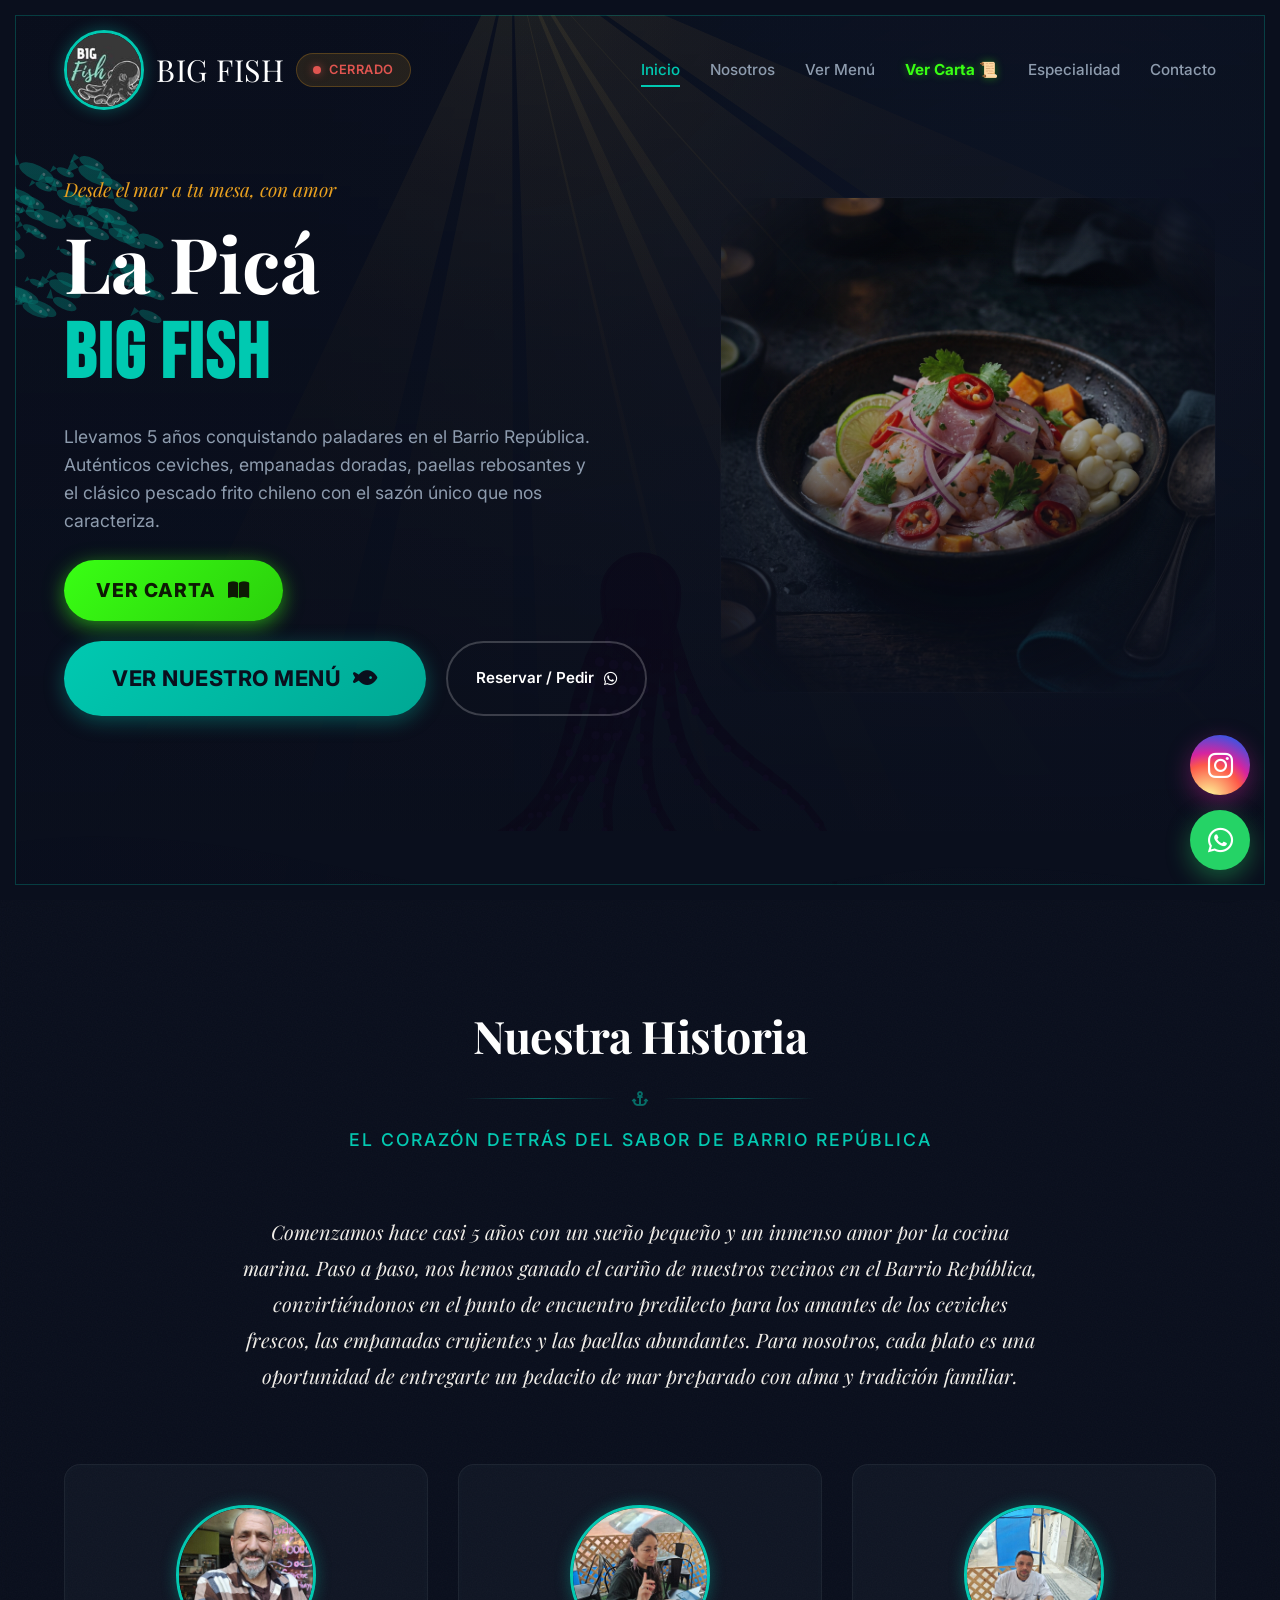
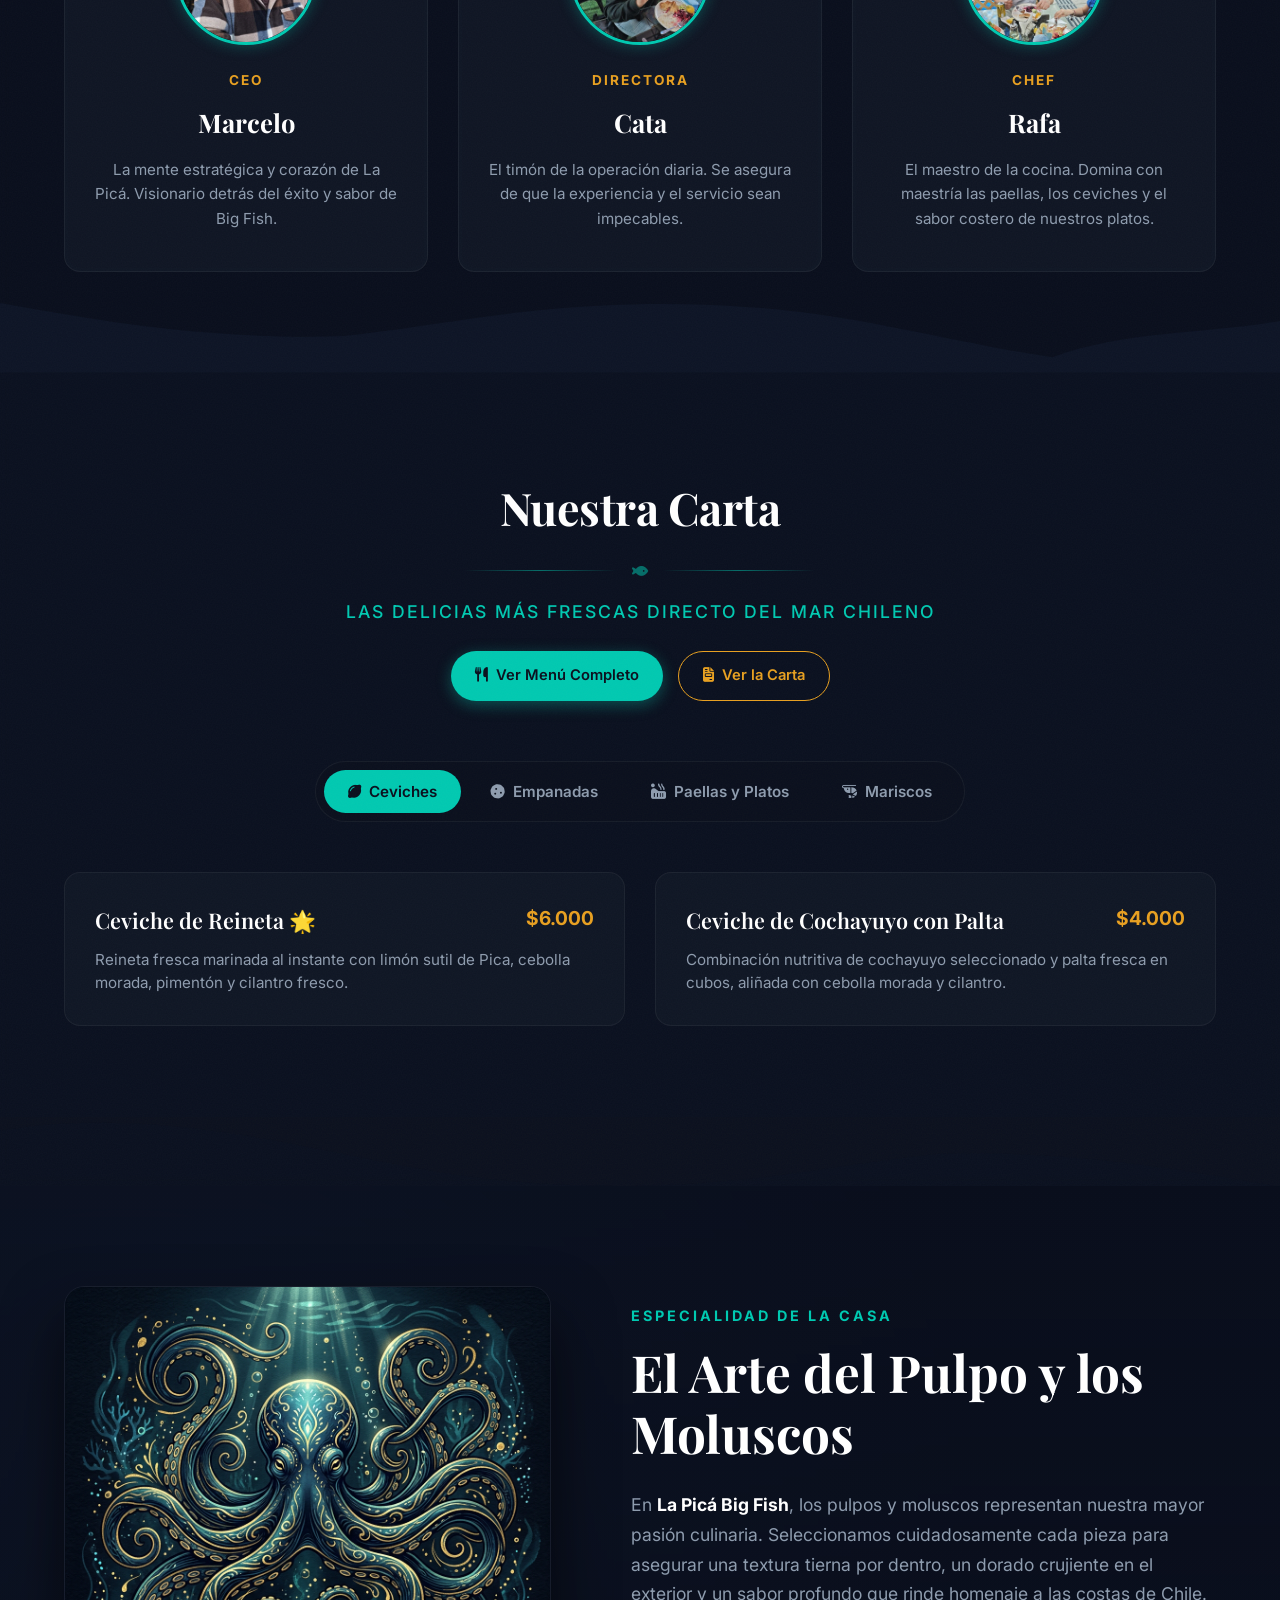
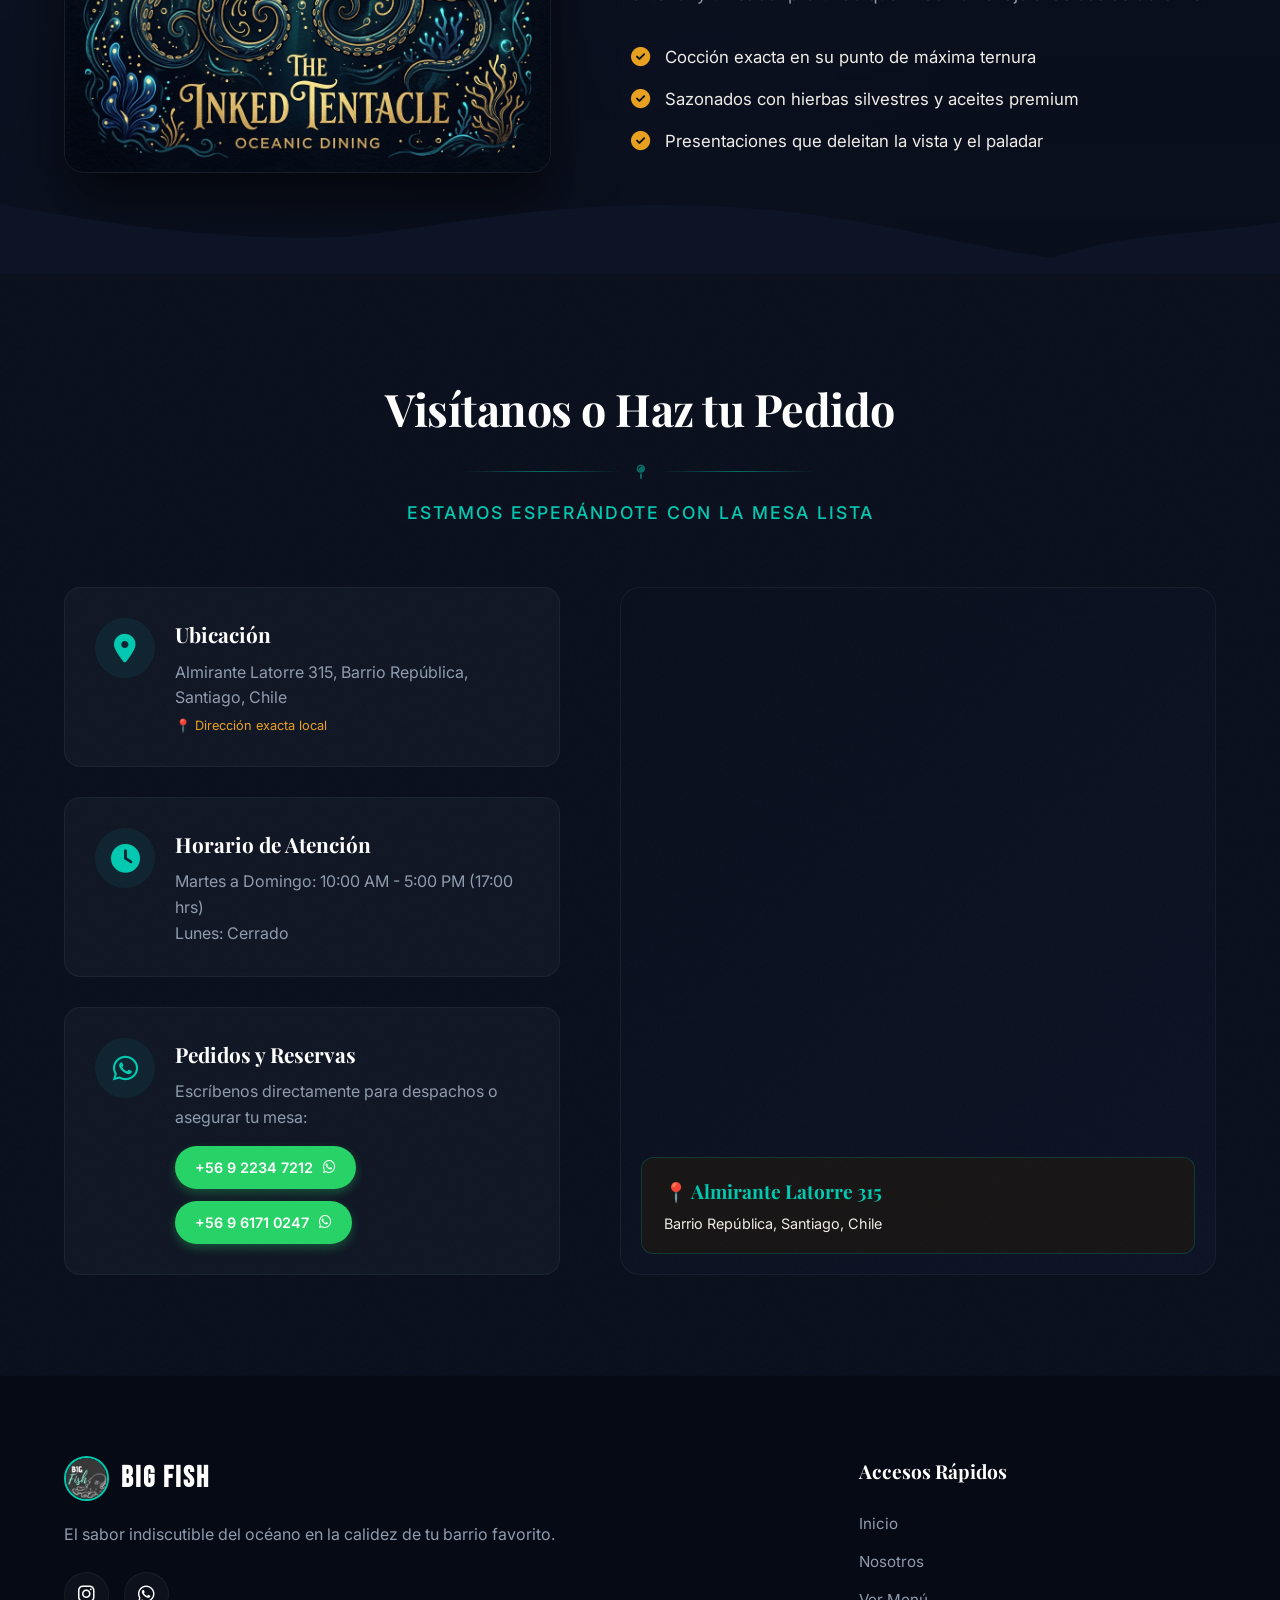
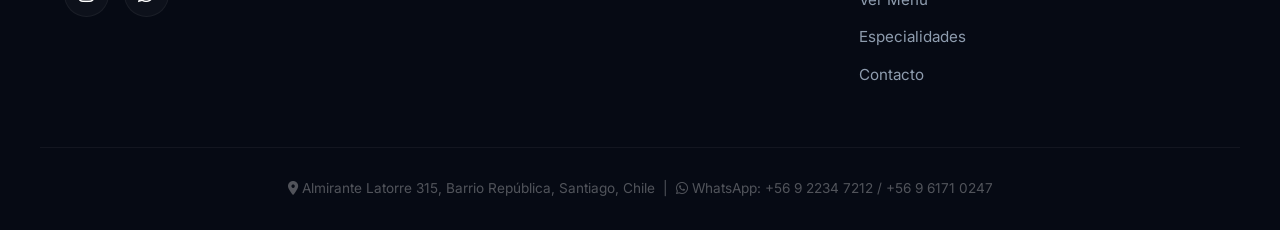
==== commit acc87b44: "Unificar etiquetas de Plato a la Carta en Chupes, Caldillo de Congrio y Paila Marina" ====
--- a/index.html
+++ b/index.html
@@ -496,6 +496,7 @@
                             <div class="menu-item-card">
                                 <div class="menu-item-header">
                                     <h3 class="menu-item-name">Chupe de Mariscos 🍲</h3>
+                                    <span class="menu-item-tag" style="background: rgba(0, 201, 177, 0.15); color: #00c9b1; border: 1px solid rgba(0, 201, 177, 0.3);">Plato a la Carta</span>
                                     <span class="menu-item-price">$8.900</span>
                                 </div>
                                 <p class="menu-item-desc">Guiso tradicional cremoso de mariscos surtidos, horneado y gratinado al momento con queso parmesano y pan tostado.</p>
@@ -503,6 +504,7 @@
                             <div class="menu-item-card">
                                 <div class="menu-item-header">
                                     <h3 class="menu-item-name">Chupe de Camarón 🍲</h3>
+                                    <span class="menu-item-tag" style="background: rgba(0, 201, 177, 0.15); color: #00c9b1; border: 1px solid rgba(0, 201, 177, 0.3);">Plato a la Carta</span>
                                     <span class="menu-item-price">$12.000</span>
                                 </div>
                                 <p class="menu-item-desc">Deliciosa preparación cremosa gratinada rellena con abundantes camarones seleccionados.</p>
@@ -510,6 +512,7 @@
                             <div class="menu-item-card">
                                 <div class="menu-item-header">
                                     <h3 class="menu-item-name">Chupe de Jaiba 🍲</h3>
+                                    <span class="menu-item-tag" style="background: rgba(0, 201, 177, 0.15); color: #00c9b1; border: 1px solid rgba(0, 201, 177, 0.3);">Plato a la Carta</span>
                                     <span class="menu-item-price">$12.000</span>
                                 </div>
                                 <p class="menu-item-desc">Guiso de carne de jaiba seleccionado y horneado en una cremosa mezcla con queso parmesano.</p>
@@ -517,6 +520,7 @@
                             <div class="menu-item-card">
                                 <div class="menu-item-header">
                                     <h3 class="menu-item-name">Chupe de Loco 🍲</h3>
+                                    <span class="menu-item-tag" style="background: rgba(0, 201, 177, 0.15); color: #00c9b1; border: 1px solid rgba(0, 201, 177, 0.3);">Plato a la Carta</span>
                                     <span class="menu-item-price">$16.000</span>
                                 </div>
                                 <p class="menu-item-desc">Guiso premium con trozos de locos tiernos cocinados de manera artesanal y gratinados con queso.</p>
@@ -524,8 +528,8 @@
                             <div class="menu-item-card">
                                 <div class="menu-item-header">
                                     <h3 class="menu-item-name">Chupe Especial 👑</h3>
+                                    <span class="menu-item-tag" style="background: rgba(0, 201, 177, 0.15); color: #00c9b1; border: 1px solid rgba(0, 201, 177, 0.3);">Plato a la Carta</span>
                                     <span class="menu-item-price">$16.000</span>
-                                    <span class="menu-item-tag">Imperial</span>
                                 </div>
                                 <p class="menu-item-desc">La combinación suprema: guiso horneado con locos tiernos, carne de jaiba y camarones seleccionados.</p>
                             </div>
@@ -539,6 +543,7 @@
                             <div class="menu-item-card">
                                 <div class="menu-item-header">
                                     <h3 class="menu-item-name">Caldillo de Congrio 🍲</h3>
+                                    <span class="menu-item-tag" style="background: rgba(0, 201, 177, 0.15); color: #00c9b1; border: 1px solid rgba(0, 201, 177, 0.3);">Plato a la Carta</span>
                                     <span class="menu-item-price">$13.900</span>
                                 </div>
                                 <p class="menu-item-desc">Tradicional y reconfortante caldillo de congrio preparado con finas hierbas, verduras de la estación y un caldo concentrado de la casa.</p>
@@ -546,6 +551,7 @@
                             <div class="menu-item-card">
                                 <div class="menu-item-header">
                                     <h3 class="menu-item-name">Paila Marina 🍲</h3>
+                                    <span class="menu-item-tag" style="background: rgba(0, 201, 177, 0.15); color: #00c9b1; border: 1px solid rgba(0, 201, 177, 0.3);">Plato a la Carta</span>
                                     <span class="menu-item-price">$10.900</span>
                                 </div>
                                 <p class="menu-item-desc">Abundante y tradicional caldo concentrado con surtido de mariscos frescos de la estación.</p>
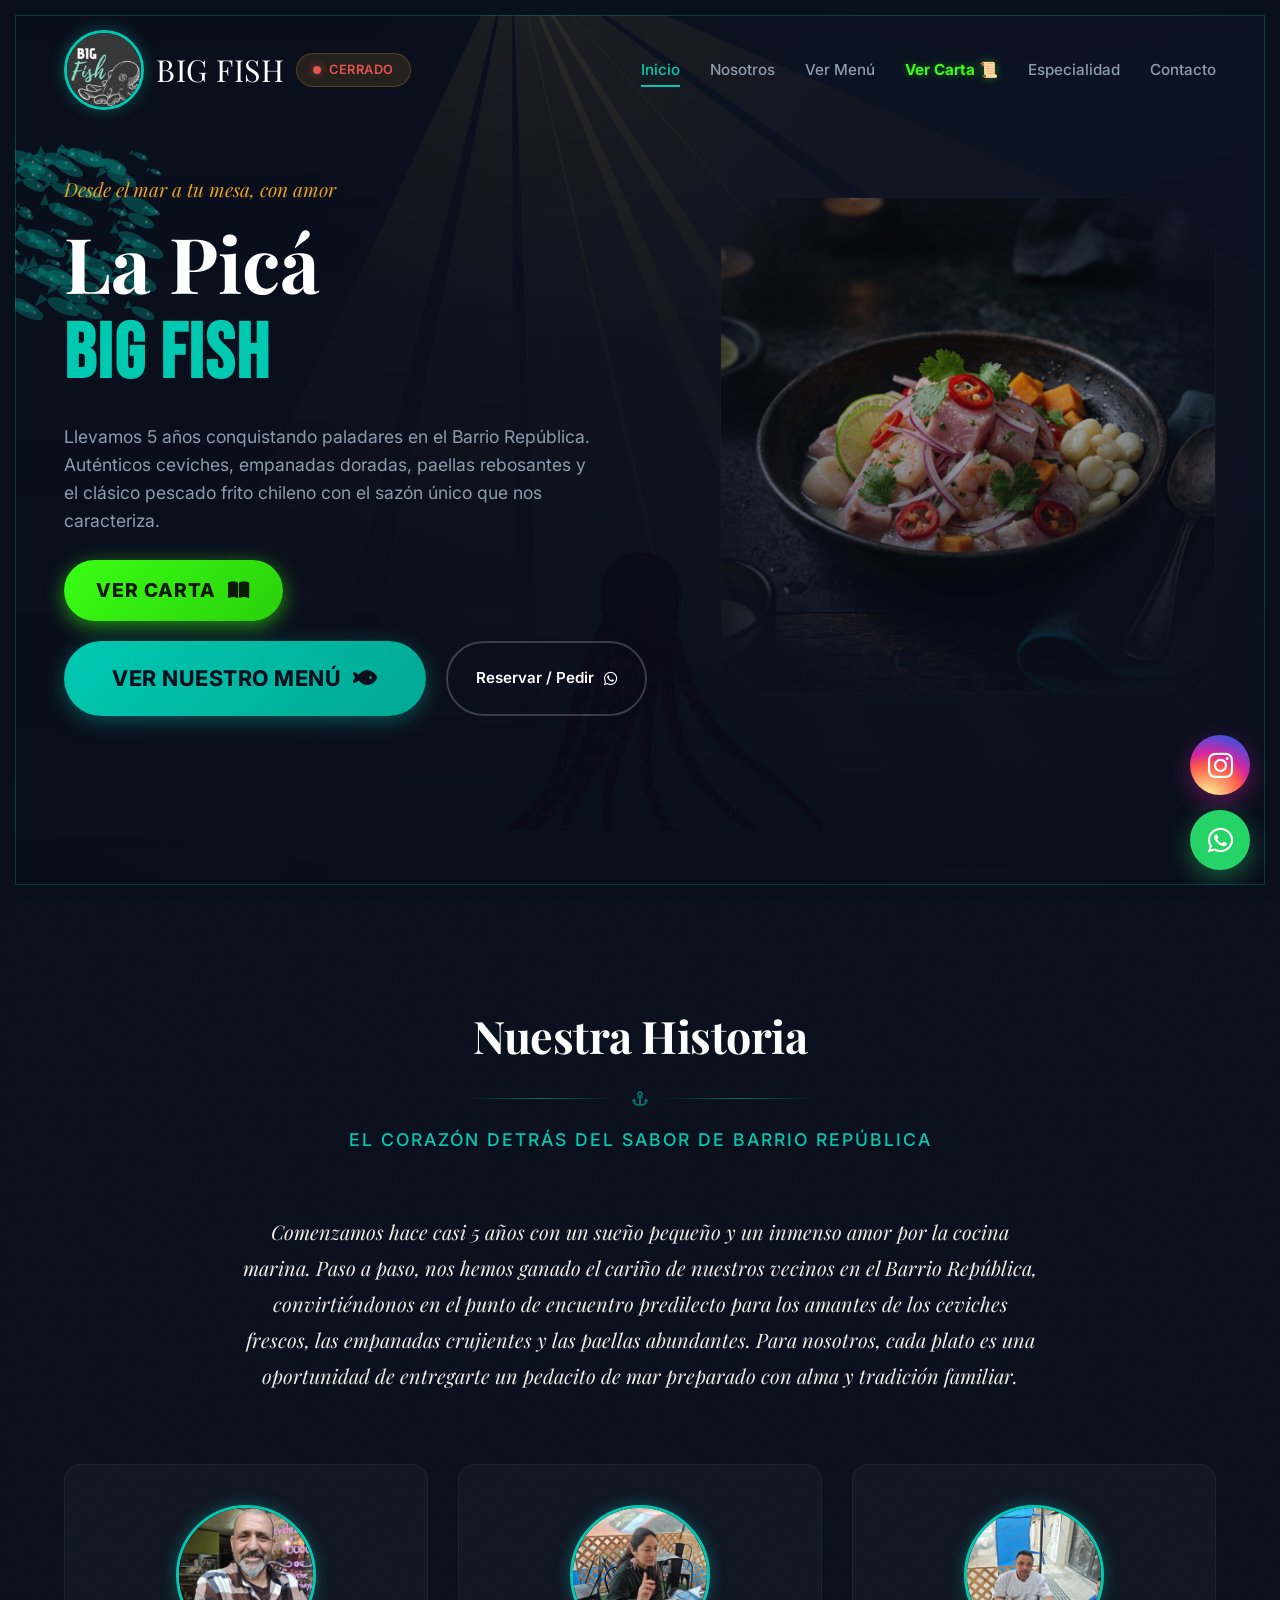
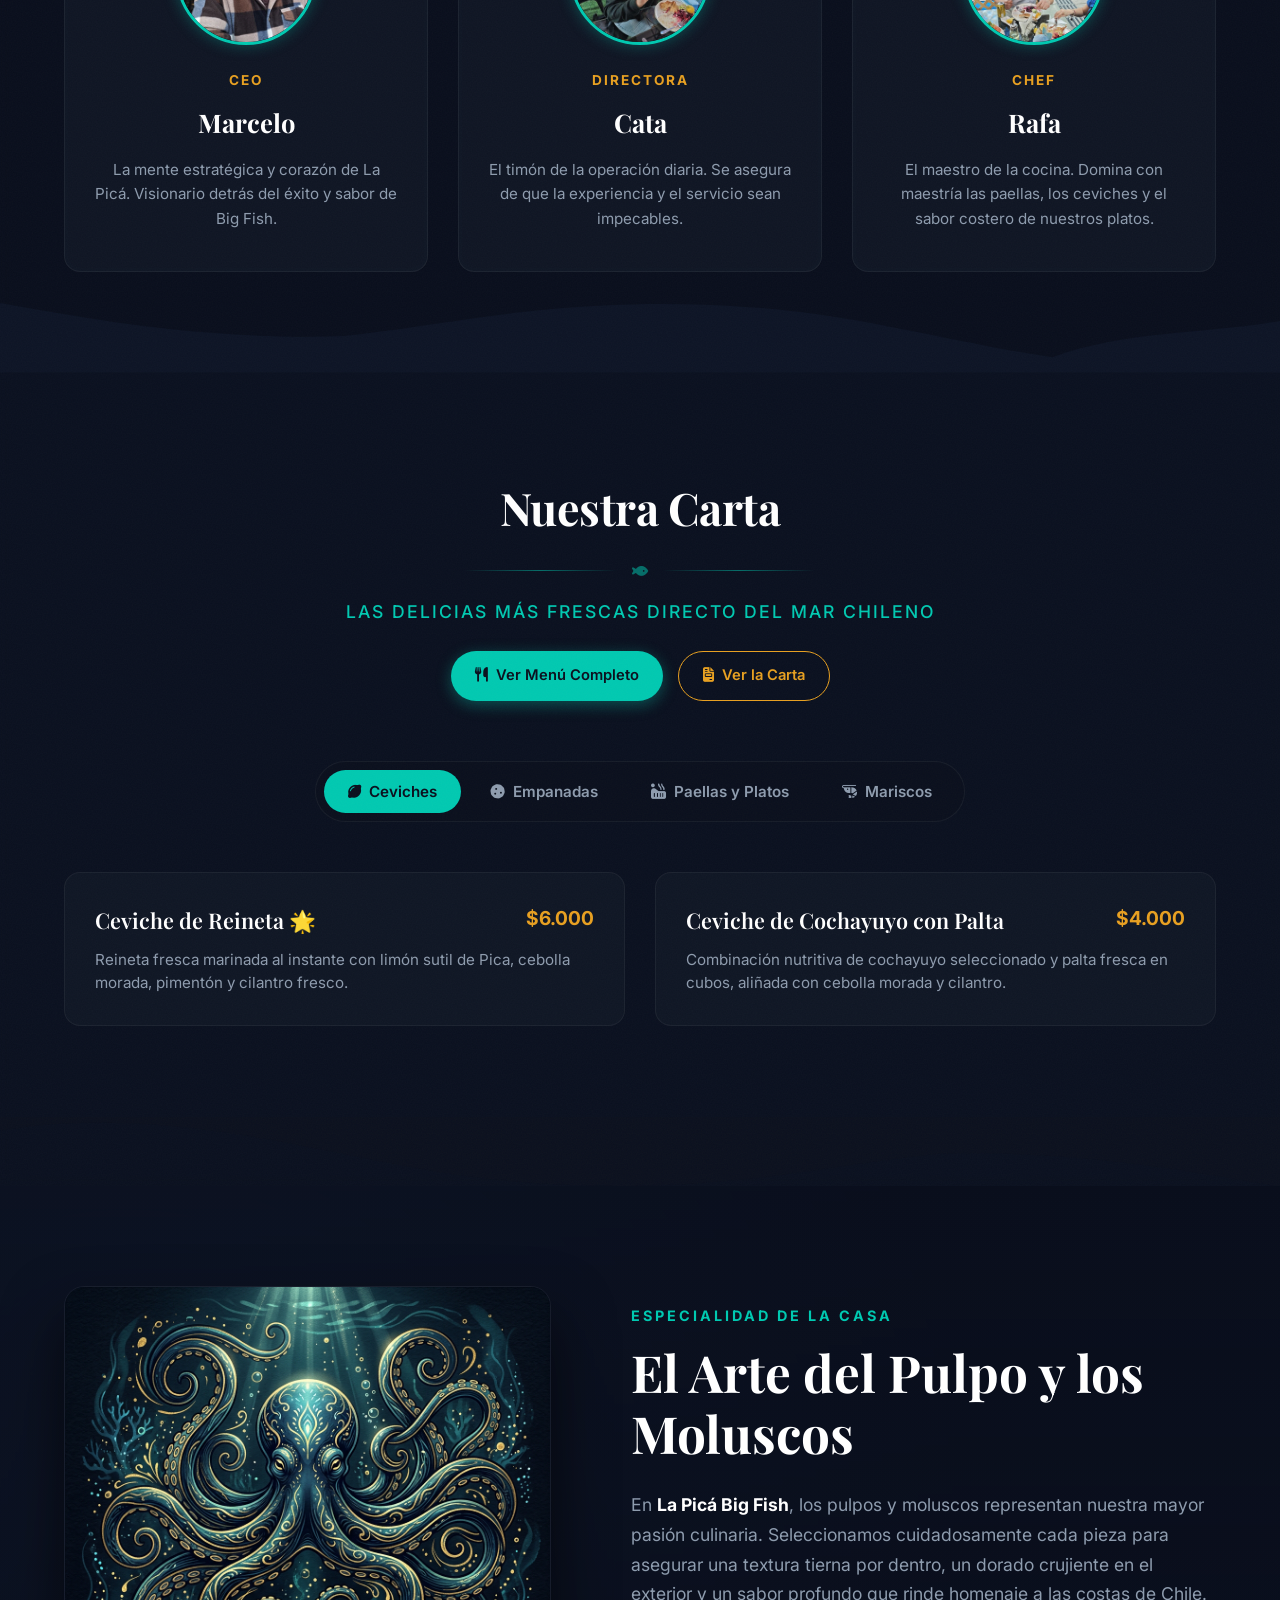
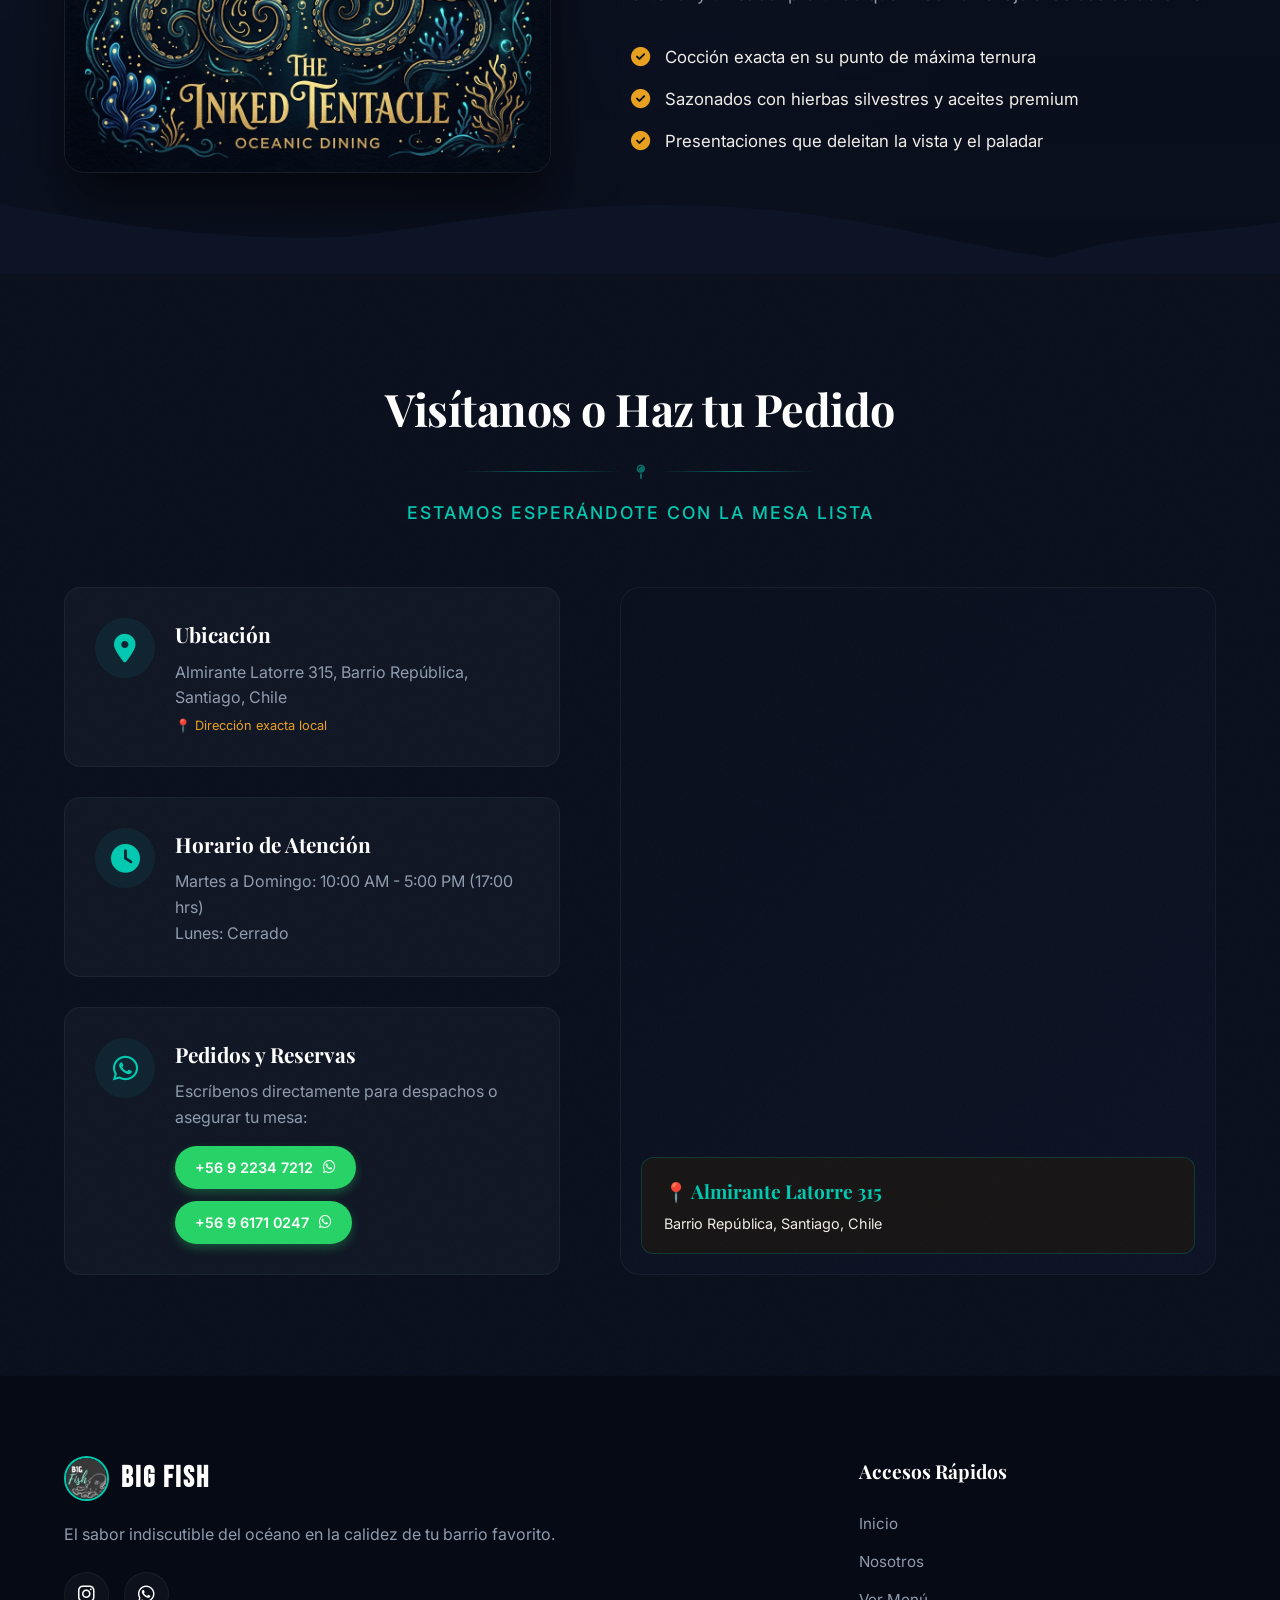
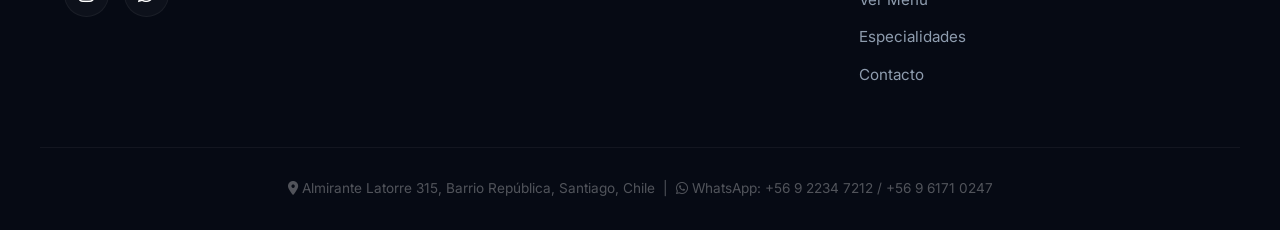
==== commit 291d12a5: "Actualizar despliegue del menú: etiquetas (Platos a la Carta), Sugerencia del Chef y banner Pescados" ====
--- a/index.html
+++ b/index.html
@@ -477,9 +477,9 @@
                                 <div class="acomp-tag"><i class="fa-solid fa-seedling"></i> Betarraga</div>
                                 <div class="acomp-tag"><i class="fa-solid fa-tree"></i> Brócoli</div>
                                 <div class="acomp-tag"><i class="fa-solid fa-pepper-hot"></i> Pepino</div>
-                                <div class="acomp-tag"><i class="fa-solid fa-carrot"></i> Zanahoria</div>
-                                <div class="acomp-tag"><i class="fa-solid fa-fan"></i> Cebolla</div>
-                            </div>
+                            </div>
+                        </div>
+
                         <!-- Sugerencia del Chef Box -->
                         <div class="acompaniamientos-section reveal" style="margin-top: 25px; border-color: rgba(0, 201, 177, 0.5); background: rgba(0, 201, 177, 0.06);">
                             <div class="acompaniamientos-header" style="margin-bottom: 0;">
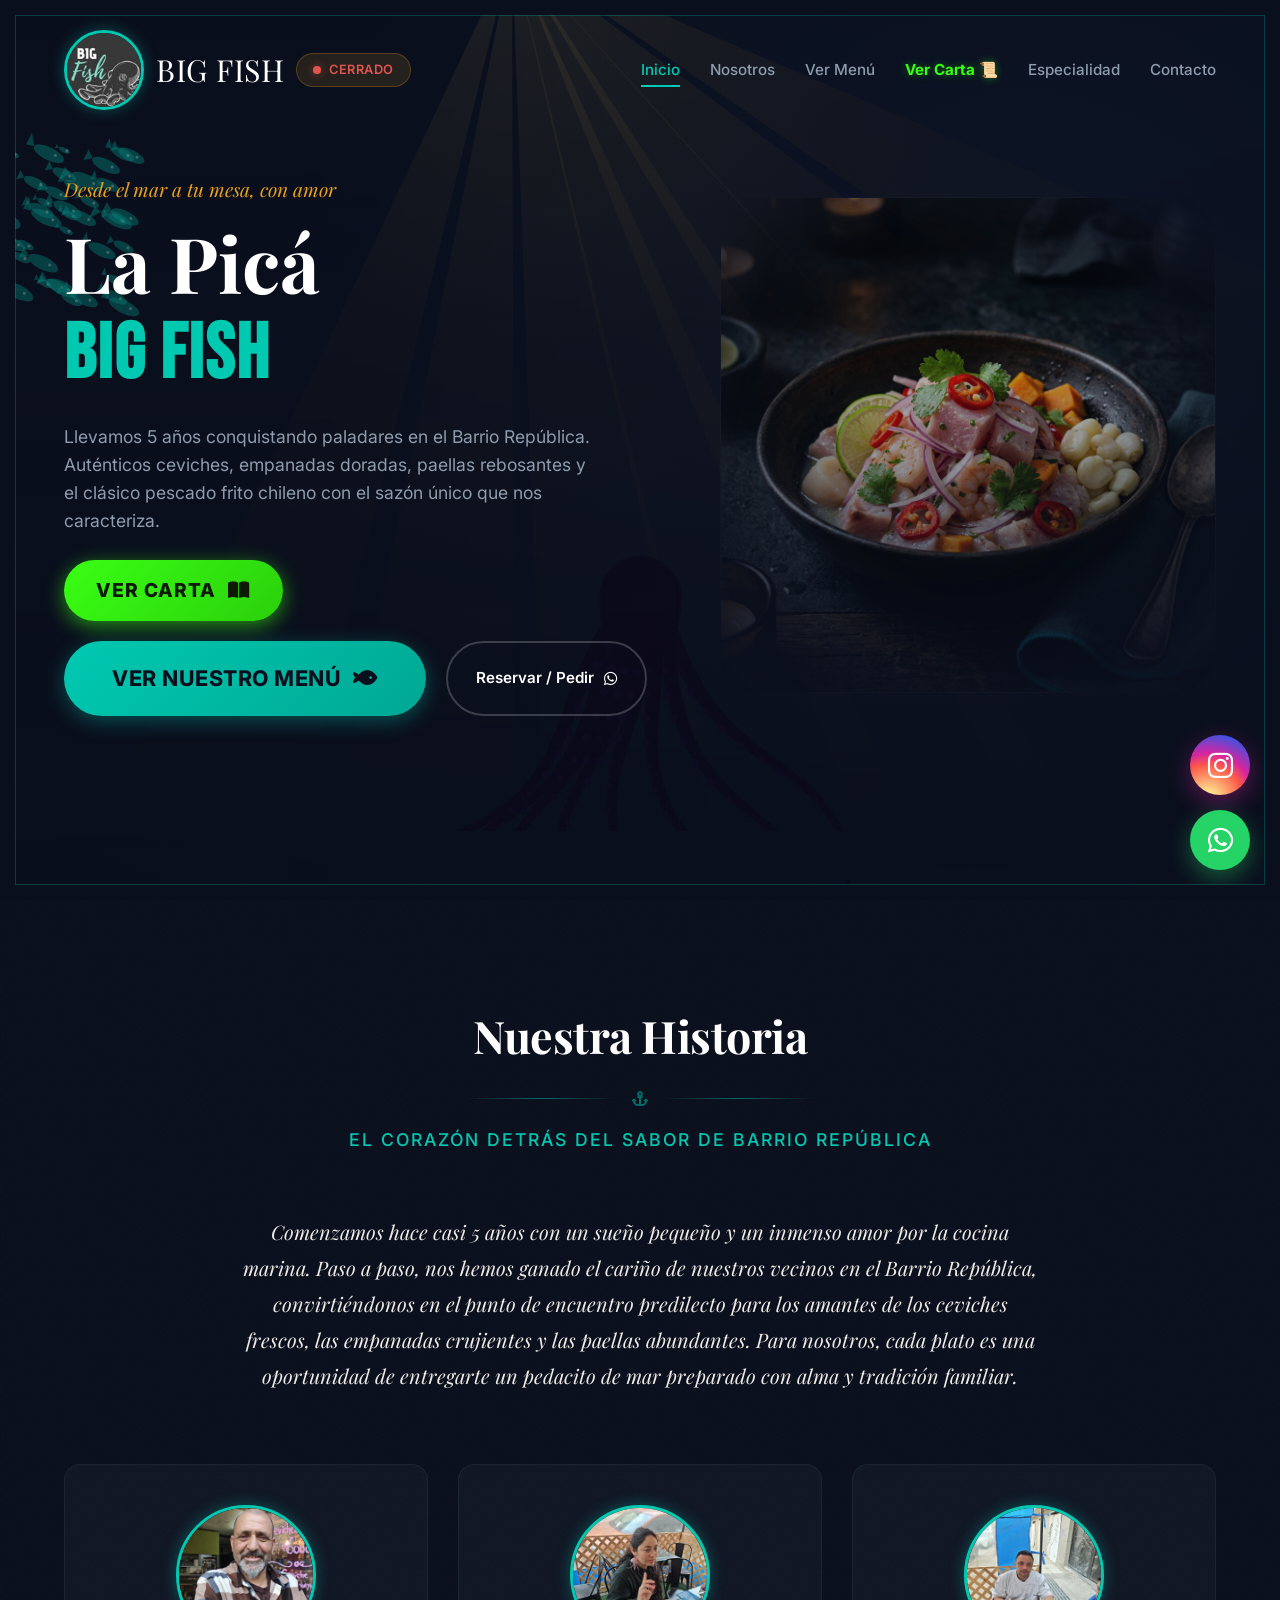
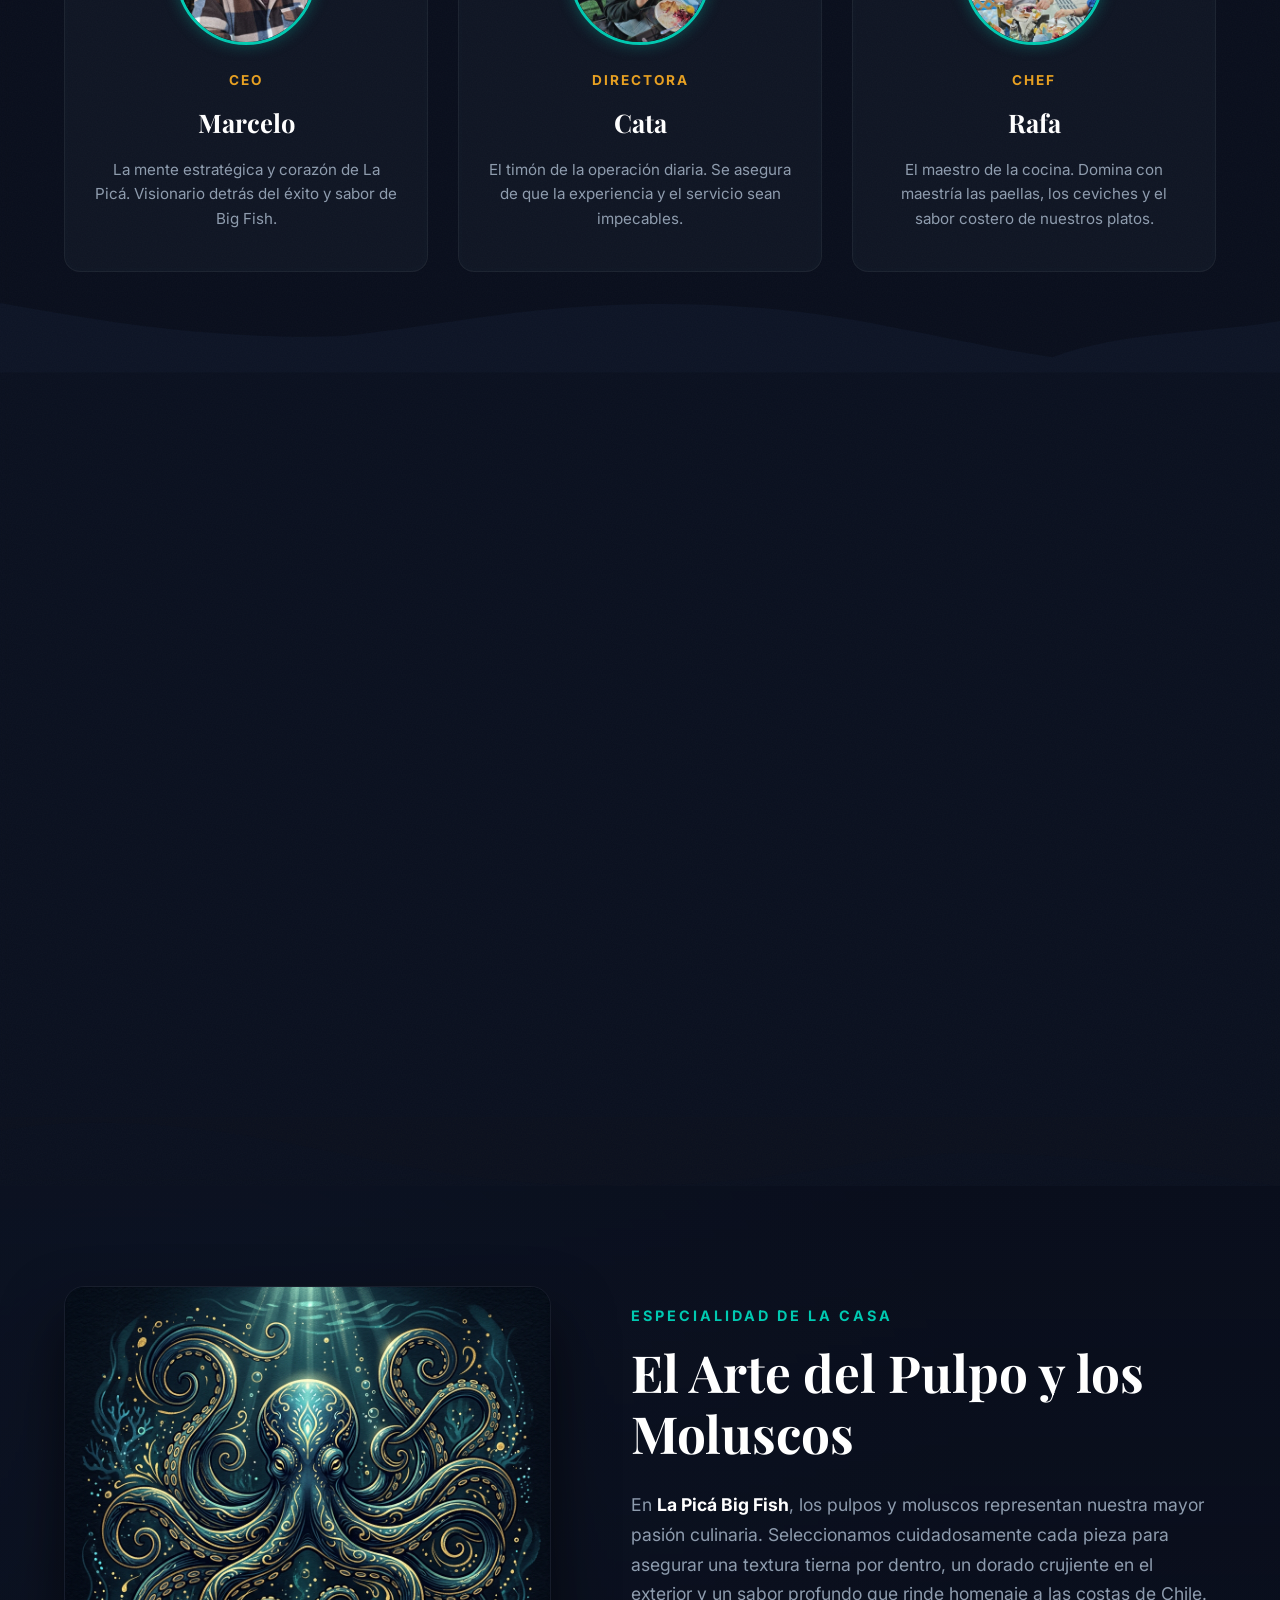
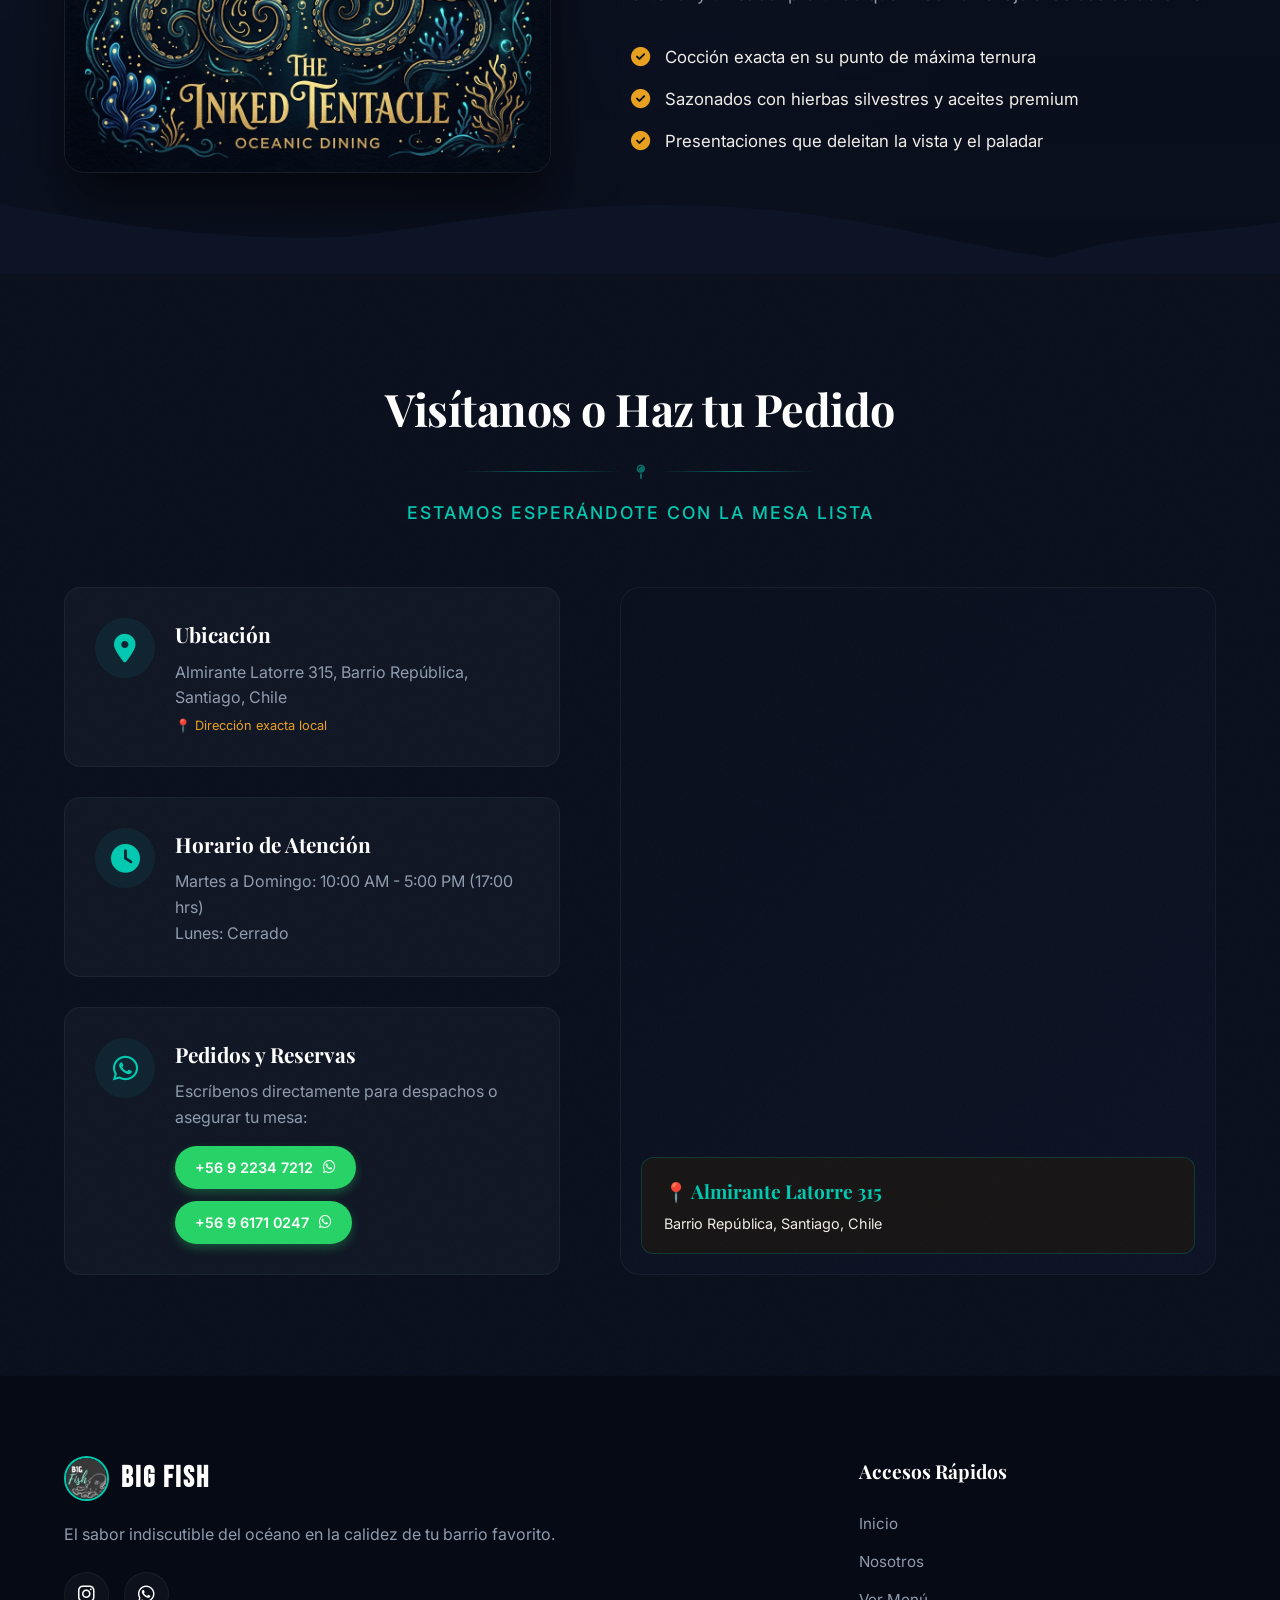
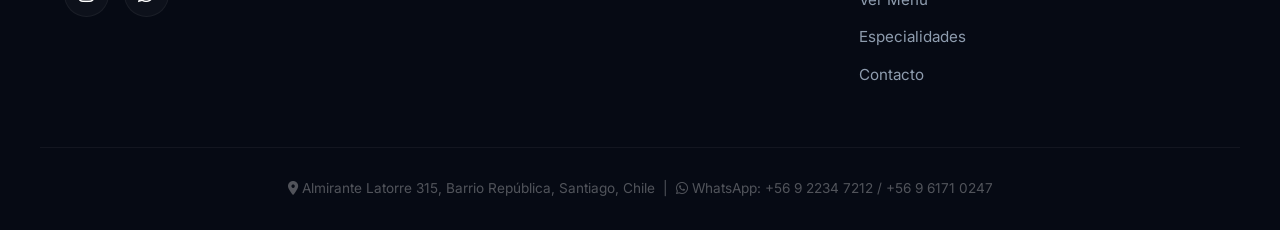
==== commit e4b119c9: "Optimizacion SEO avanzada: metatags, keywords y alternateName (bigfish, lapicabigfish) para indexaci" ====
--- a/index.html
+++ b/index.html
@@ -9,12 +9,13 @@
     <meta name="google-site-verification" content="paJQI5s77UBFS3rSUE5eFHIC-3uykL2eFRmnCLuC_-w" />
     <link rel="canonical" href="https://www.lapicabigfish.cl/">
     <title>La Picá Big Fish | Sabores del Mar en Barrio República</title>
-    <meta name="description" content="Lo mejor de la comida del mar en el Barrio República, Santiago. Ceviches premium, empanadas caseras, paellas marinas y pescados fritos hechos con el corazón.">
+    <meta name="keywords" content="bigfish, big fish, la pica big fish, lapicabigfish, la pica bigfish, restaurante big fish, ceviches barrio republica, pescados fritos santiago, mariscos almirante latorre">
+    <meta name="description" content="La Picá Big Fish (BigFish). Lo mejor de la comida del mar en Barrio República, Santiago. Ceviches premium, empanadas caseras, paellas y pescados fritos frescos. Almirante Latorre 315.">
     
     <!-- Open Graph / Facebook -->
     <meta property="og:type" content="website">
     <meta property="og:url" content="https://www.lapicabigfish.cl/">
-    <meta property="og:title" content="La Picá Big Fish | Sabores del Mar en Barrio República">
+    <meta property="og:title" content="La Picá Big Fish | Restaurante de Mariscos y Pescados Frescos">
     <meta property="og:description" content="Lo mejor de la comida del mar en el Barrio República, Santiago. Ceviches premium, empanadas caseras, paellas marinas y pescados fritos hechos con el corazón.">
     <meta property="og:image" content="https://www.lapicabigfish.cl/assets/instagram_profile.jpg">
 
@@ -39,8 +40,9 @@
     "@context": "https://schema.org",
     "@type": "Restaurant",
     "name": "La Picá Big Fish",
+    "alternateName": ["Big Fish", "BigFish", "La Pica Big Fish", "lapicabigfish", "La Pica Bigfish"],
     "description": "Lo mejor de la comida del mar en el Barrio República, Santiago.",
-    "servesCuisine": ["Mariscos", "Comida Chilena", "Ceviches"],
+    "servesCuisine": ["Mariscos", "Comida Chilena", "Ceviches", "Pescado Frito"],
     "address": {
         "@type": "PostalAddress",
         "addressLocality": "Santiago",
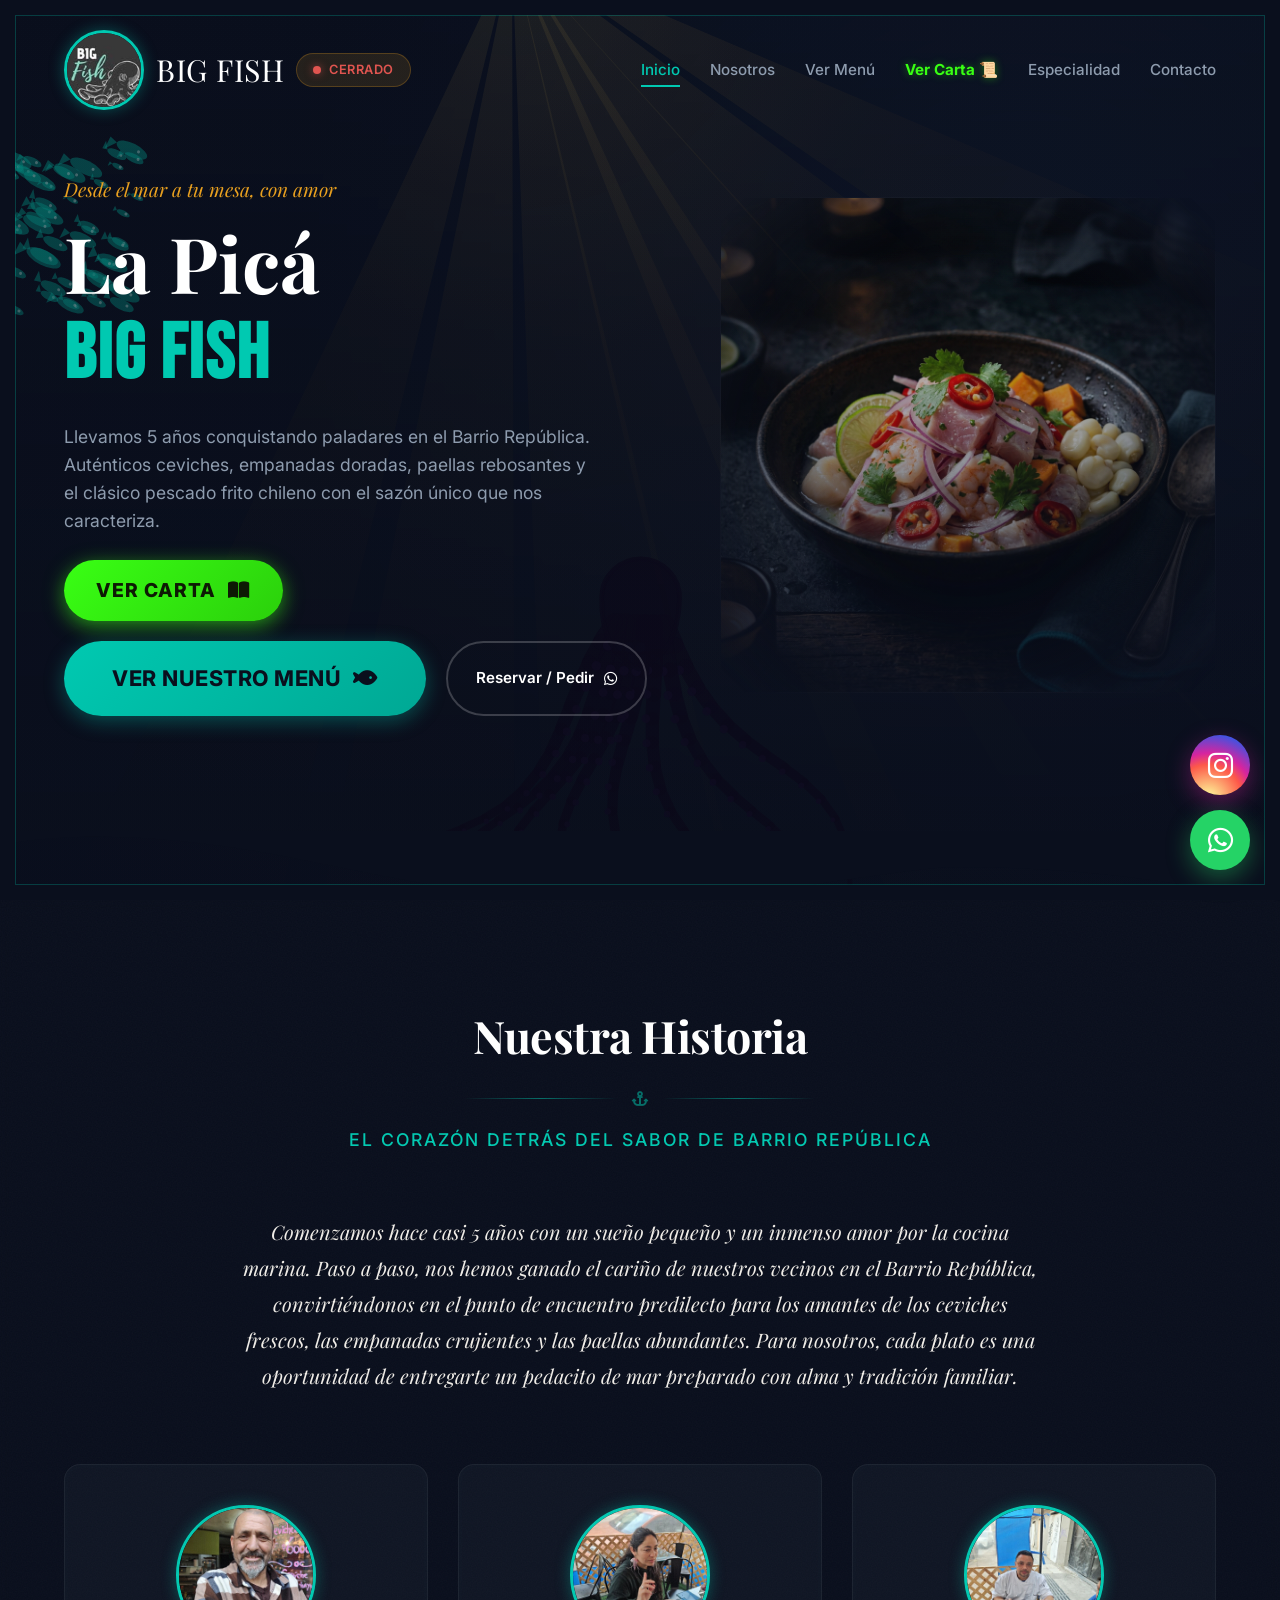
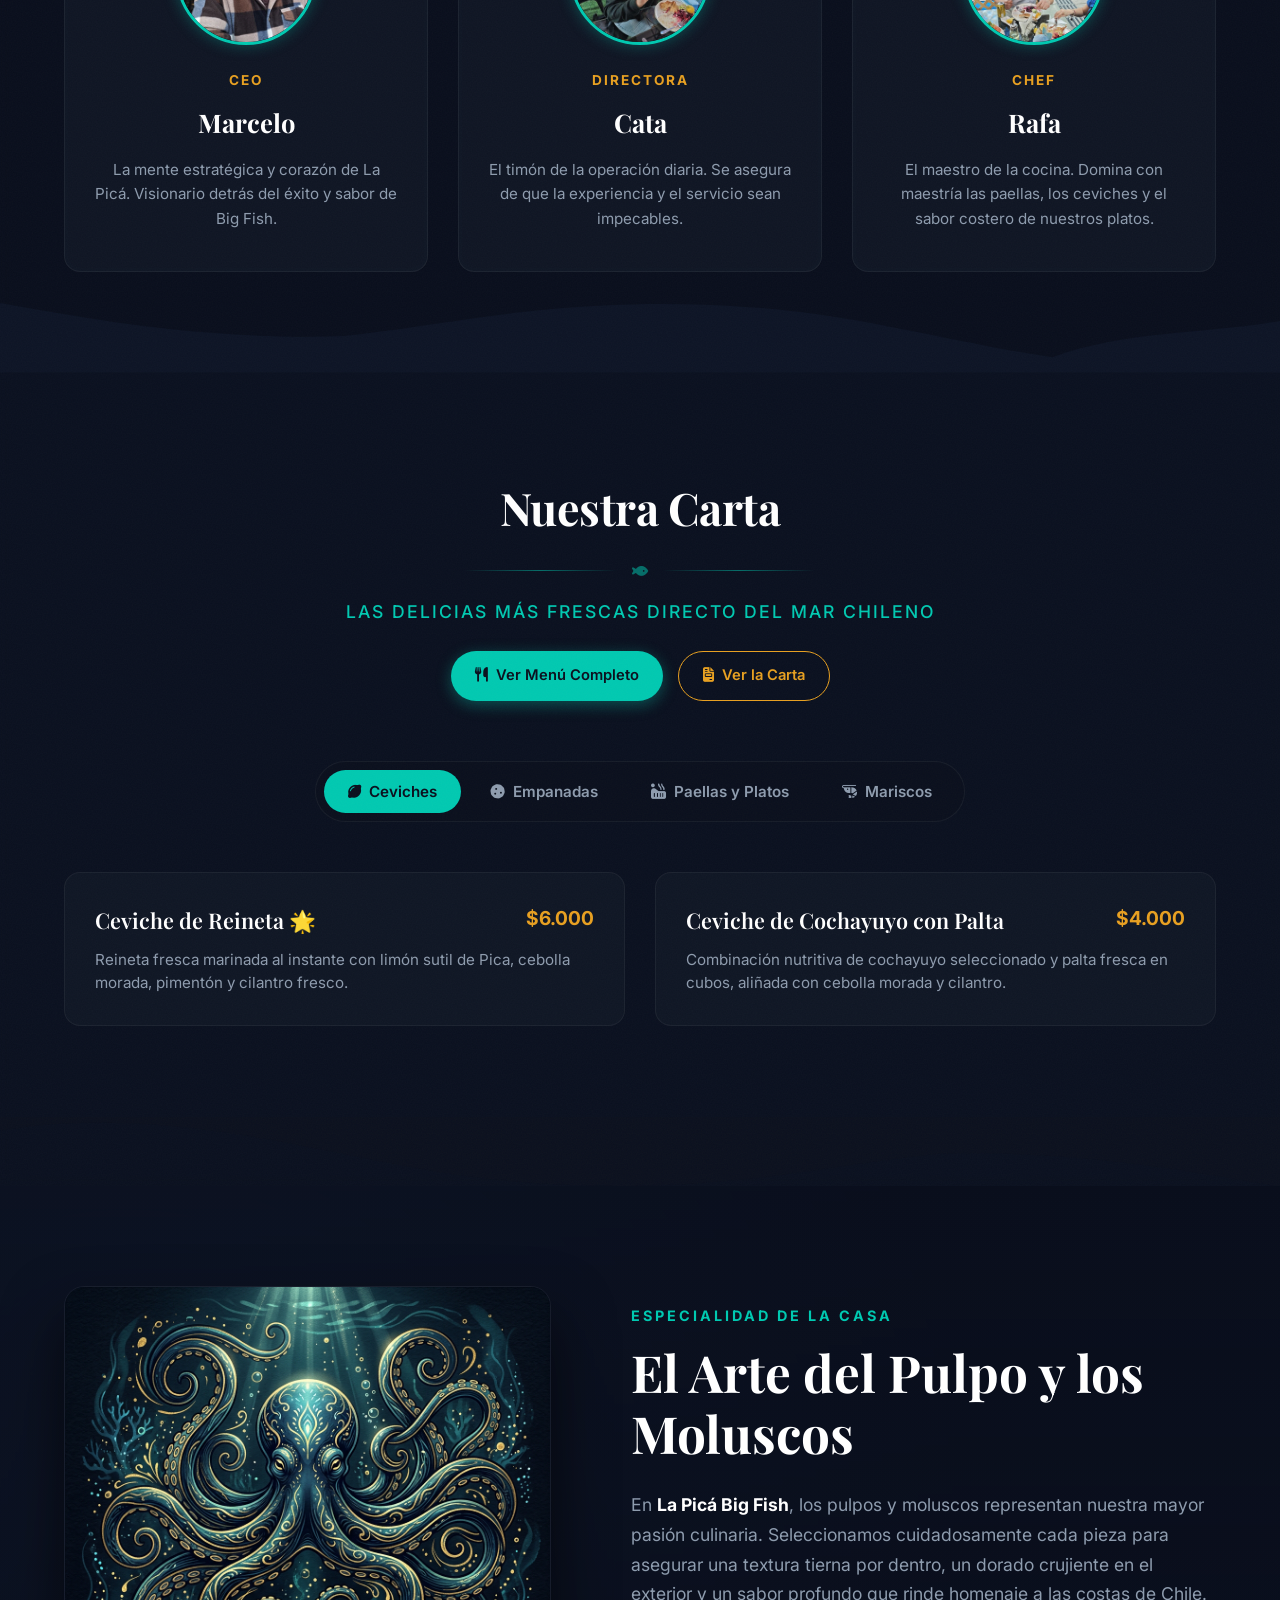
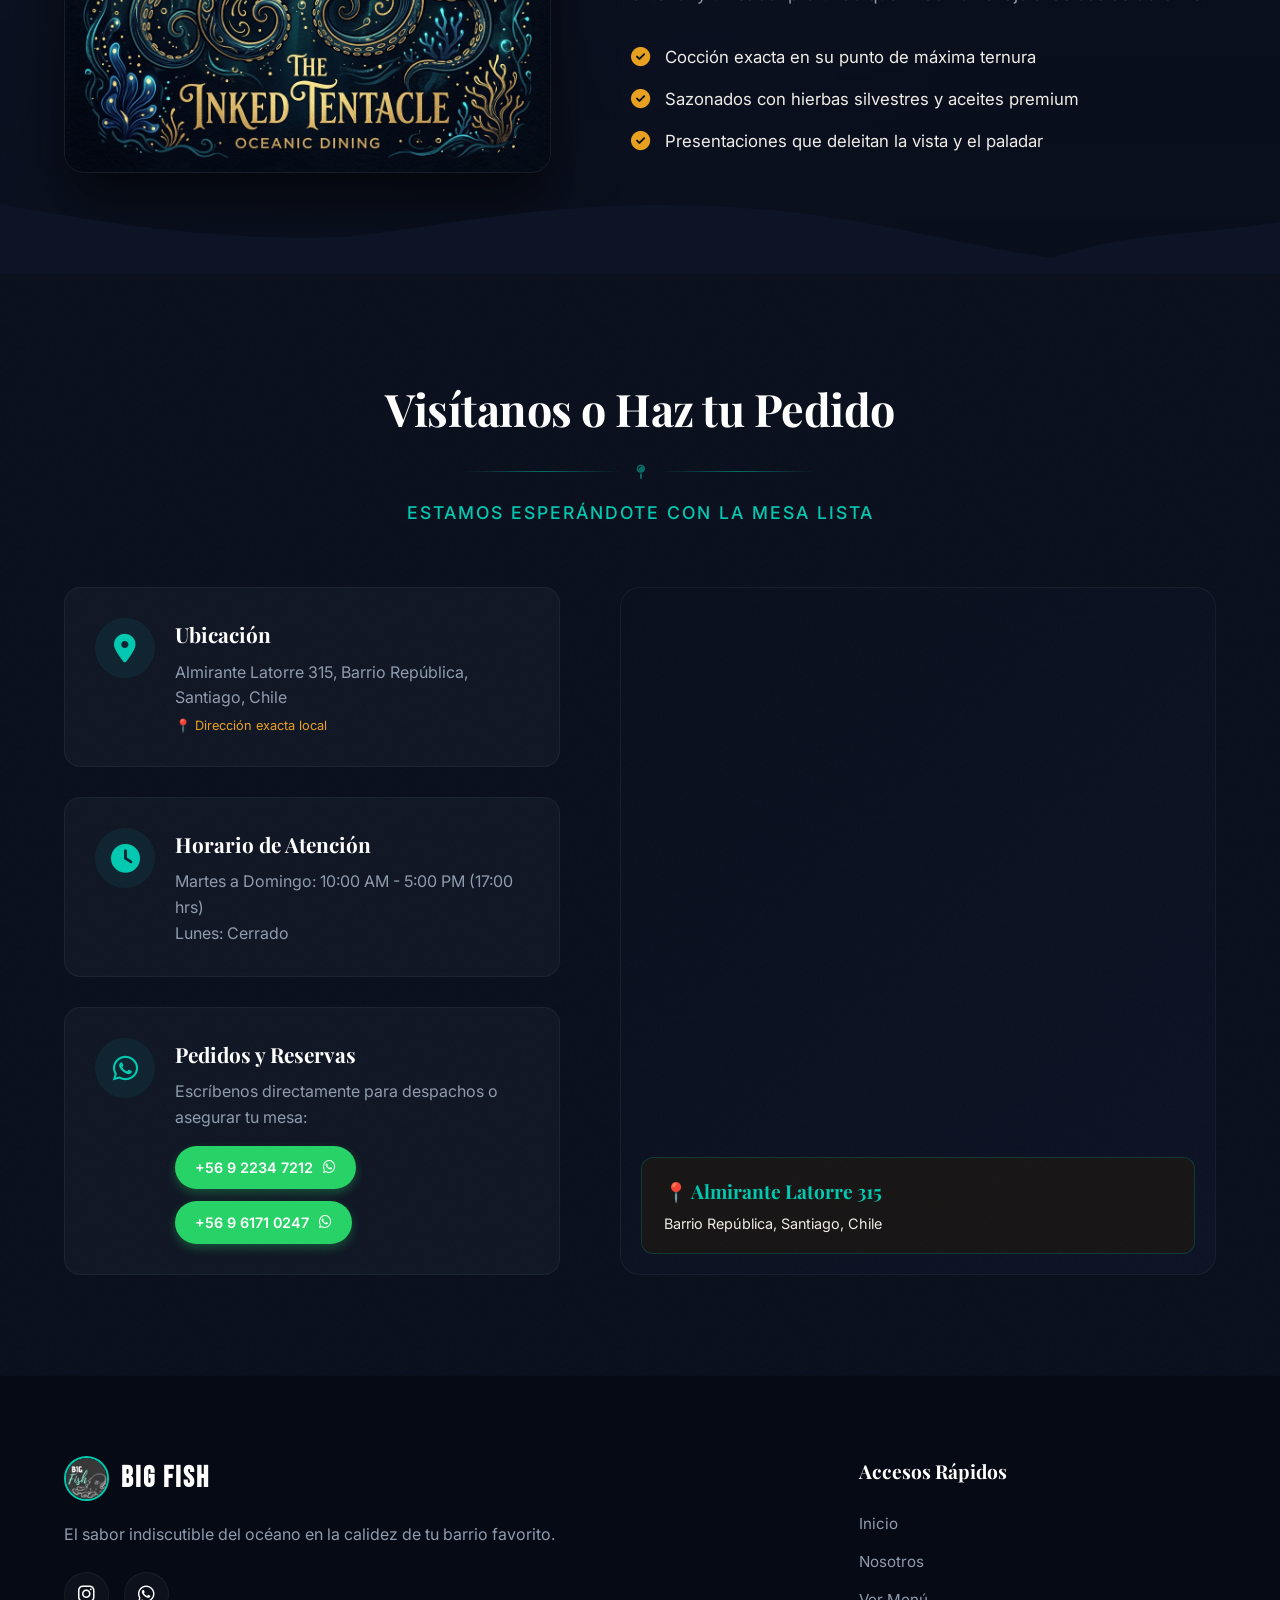
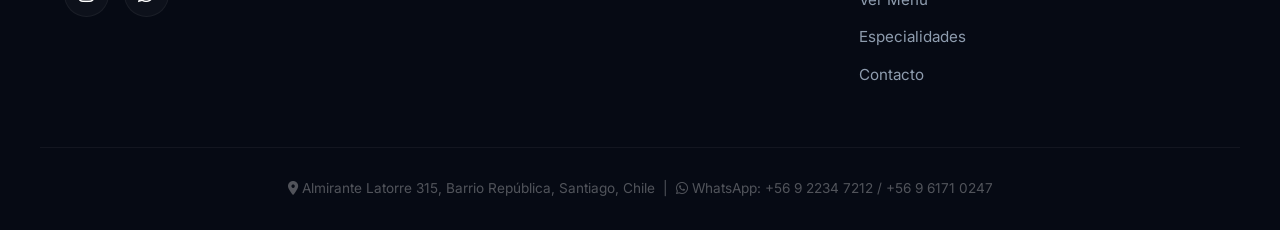
==== commit 032a3cd1: "Forzar invalidacion de cache HTTP (Expires: 0) para carga inmediata de Champiñon Choclo Queso y Suge" ====
--- a/index.html
+++ b/index.html
@@ -5,6 +5,7 @@
     <meta name="viewport" content="width=device-width, initial-scale=1.0">
     <meta http-equiv="Cache-Control" content="no-cache, no-store, must-revalidate">
     <meta http-equiv="Pragma" content="no-cache">
+    <meta http-equiv="Expires" content="0">
     <meta name="robots" content="index, follow, max-image-preview:large">
     <meta name="google-site-verification" content="paJQI5s77UBFS3rSUE5eFHIC-3uykL2eFRmnCLuC_-w" />
     <link rel="canonical" href="https://www.lapicabigfish.cl/">
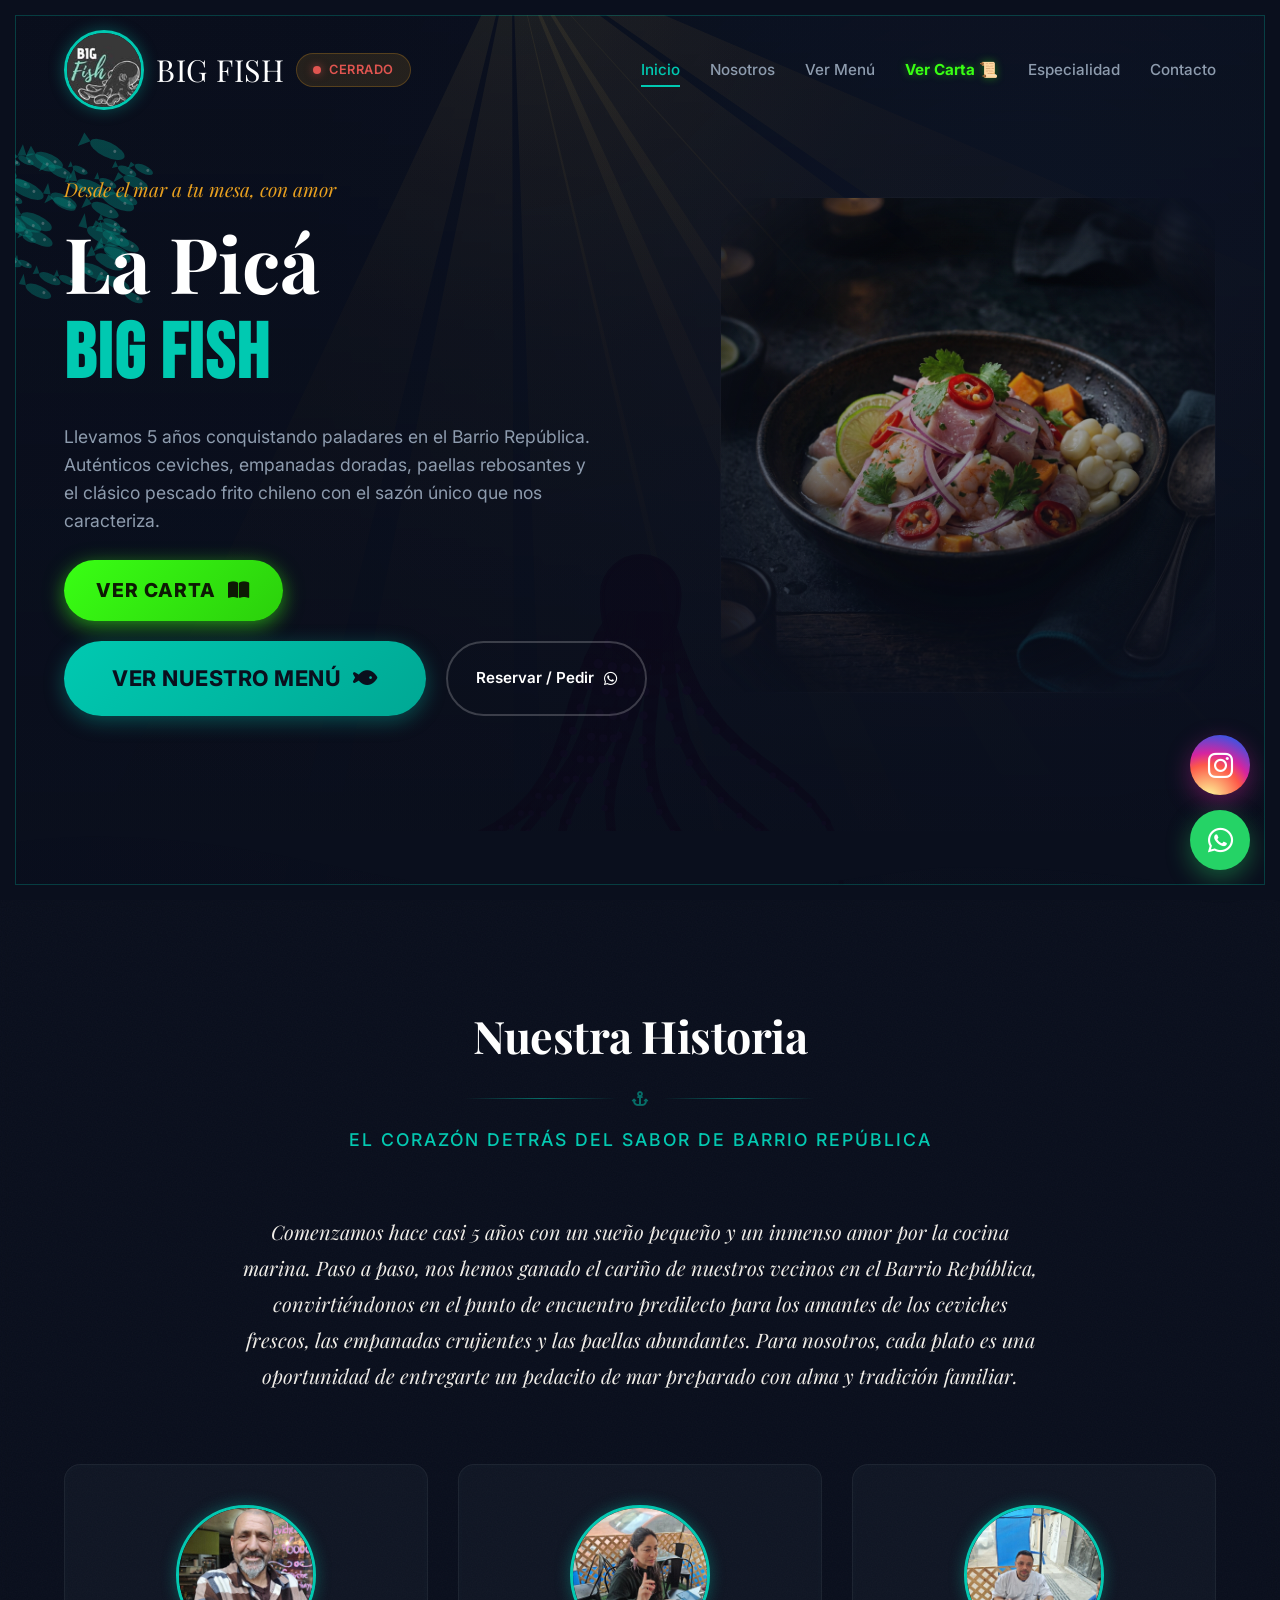
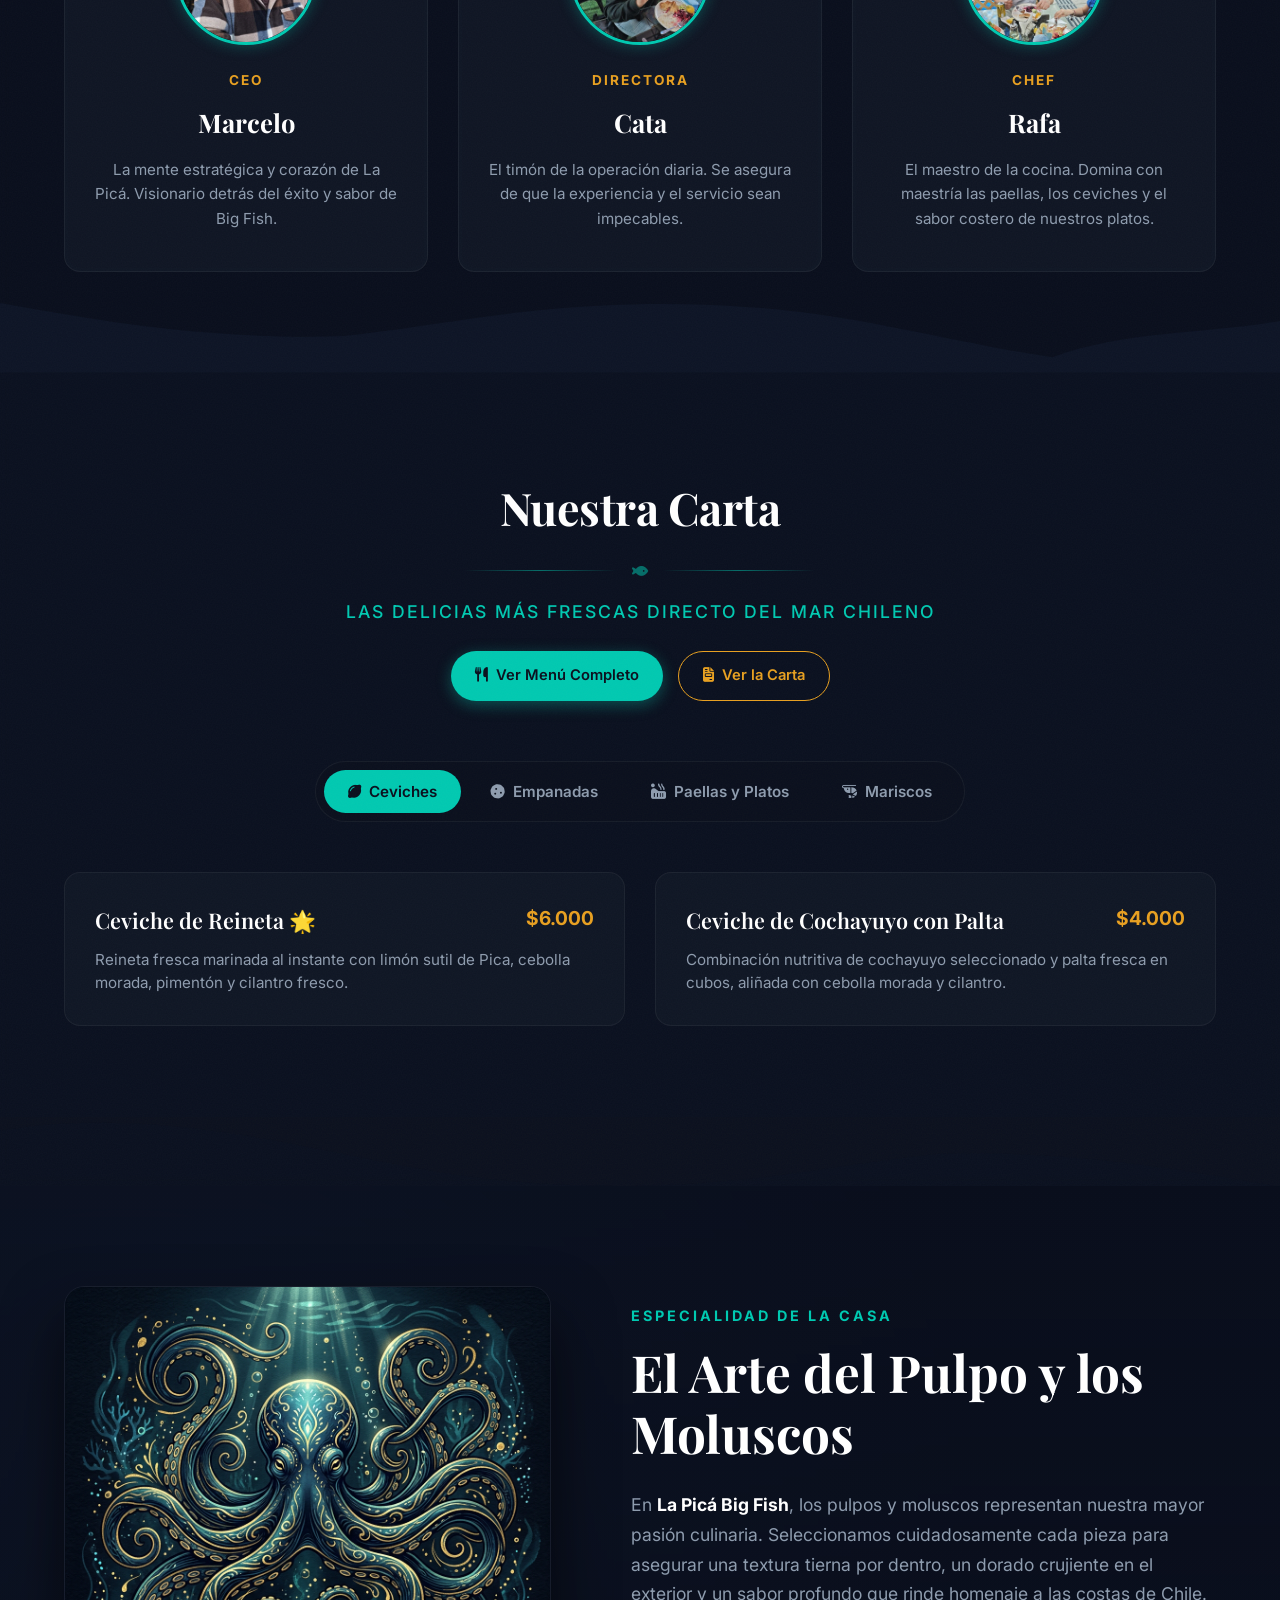
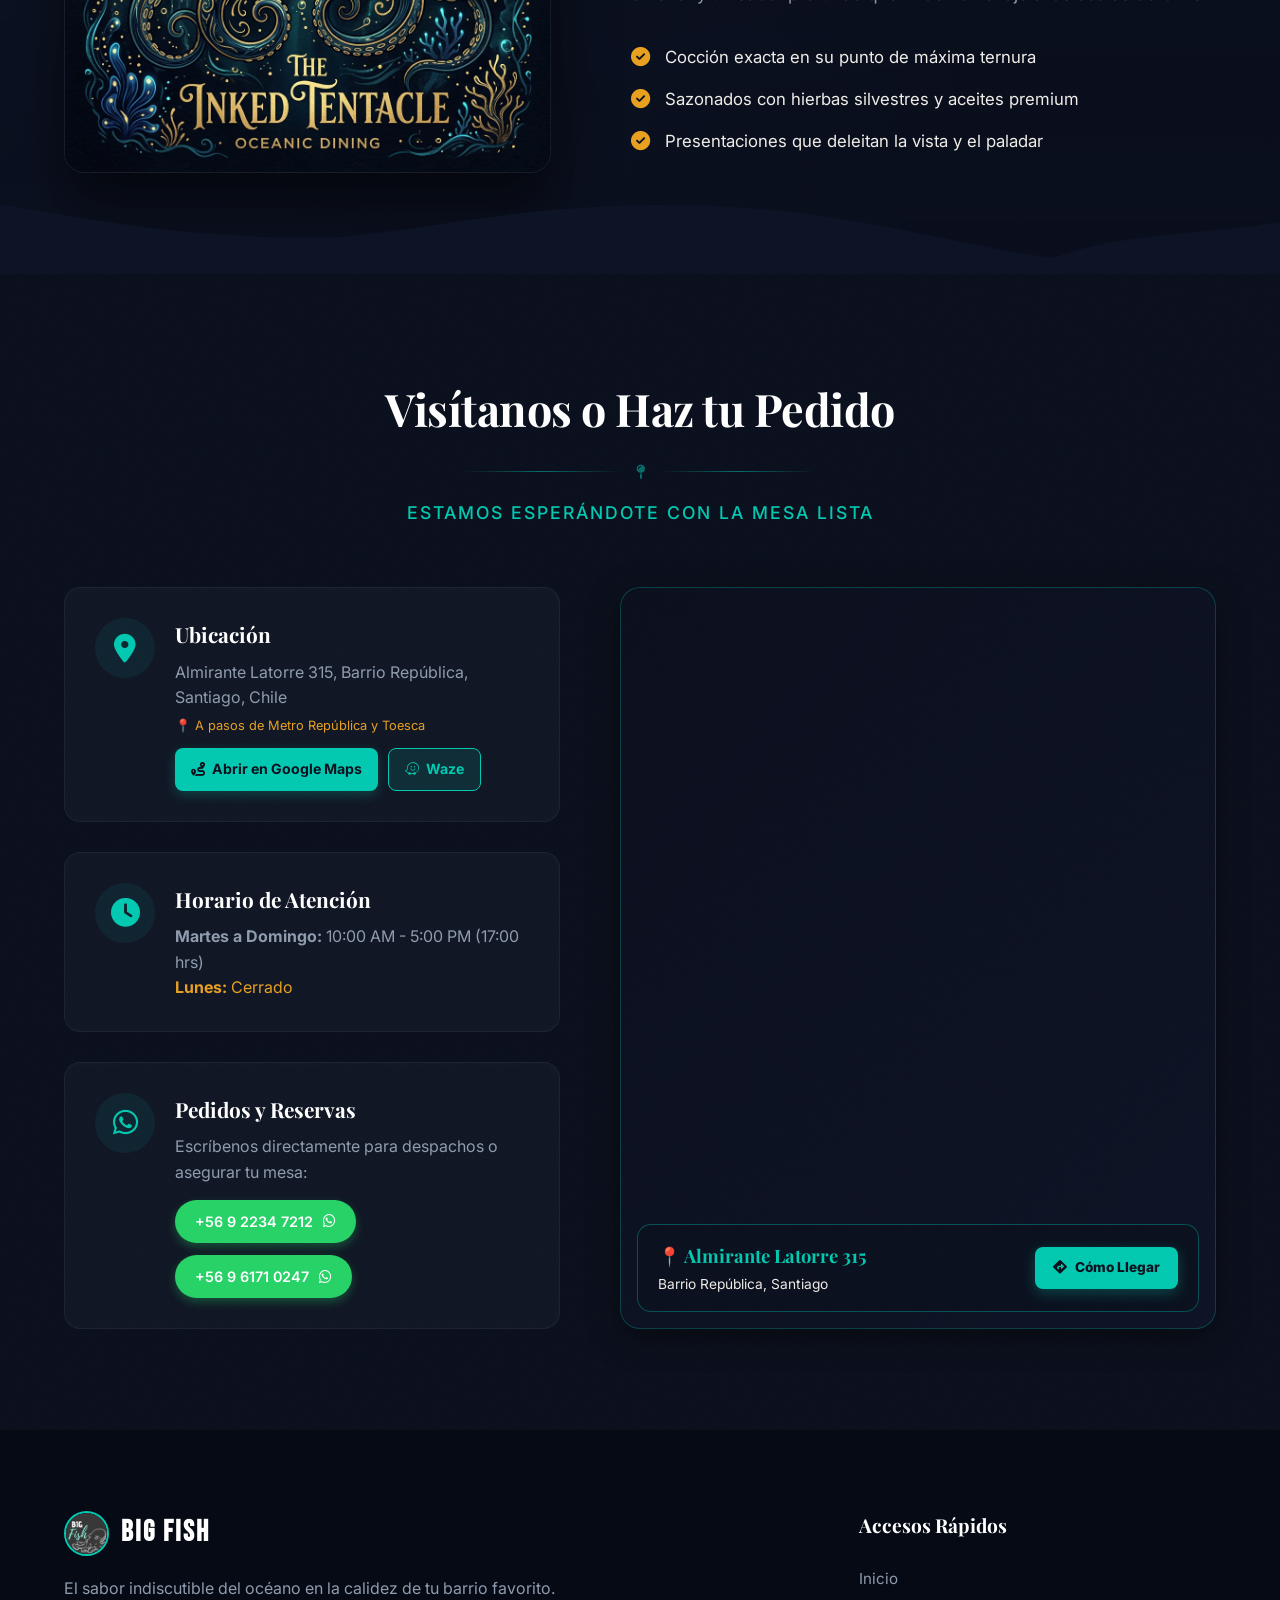
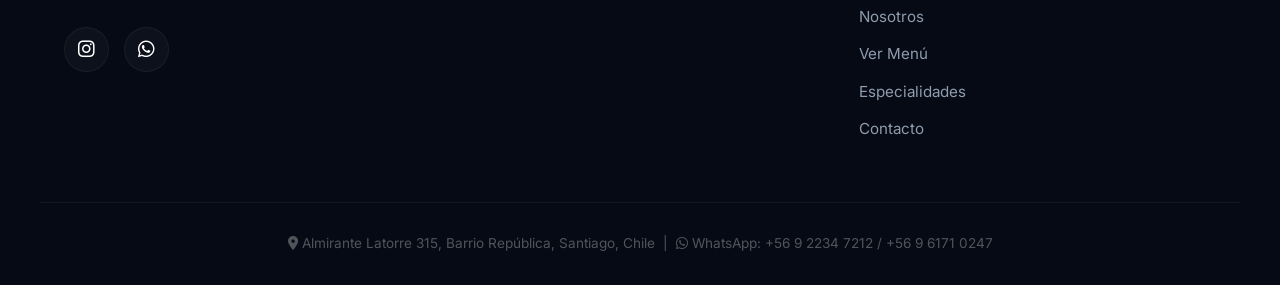
==== commit 8dd6ae7d: "Agregar botones directos de navegacion GPS Google Maps y Waze en index.html" ====
--- a/index.html
+++ b/index.html
@@ -636,7 +636,17 @@
                             <div class="info-text">
                                 <h3>Ubicación</h3>
                                 <p>Almirante Latorre 315, Barrio República, Santiago, Chile</p>
-                                <span class="info-note">📍 Dirección exacta local</span>
+                                <span class="info-note" style="display: block; margin-bottom: 12px;">📍 A pasos de Metro República y Toesca</span>
+                                
+                                <!-- Botones de Navegación GPS -->
+                                <div style="display: flex; gap: 10px; flex-wrap: wrap; margin-top: 8px;">
+                                    <a href="https://www.google.com/maps/dir/?api=1&destination=Almirante+Latorre+315,+Santiago,+Chile" target="_blank" rel="noopener noreferrer" class="btn" style="background: #00c9b1; color: #0a0f1d; font-weight: 700; font-size: 0.88rem; padding: 9px 16px; border-radius: 8px; display: inline-flex; align-items: center; gap: 7px; text-decoration: none; box-shadow: 0 4px 12px rgba(0, 201, 177, 0.25); transition: transform 0.2s;">
+                                        <i class="fa-solid fa-route"></i> Abrir en Google Maps
+                                    </a>
+                                    <a href="https://waze.com/ul?q=Almirante+Latorre+315,+Santiago,+Chile&navigate=yes" target="_blank" rel="noopener noreferrer" class="btn" style="background: rgba(0, 201, 177, 0.12); color: #00c9b1; border: 1.5px solid #00c9b1; font-weight: 700; font-size: 0.88rem; padding: 9px 16px; border-radius: 8px; display: inline-flex; align-items: center; gap: 7px; text-decoration: none; transition: transform 0.2s;">
+                                        <i class="fa-brands fa-waze"></i> Waze
+                                    </a>
+                                </div>
                             </div>
                         </div>
 
@@ -644,8 +654,8 @@
                             <i class="fa-solid fa-clock info-icon"></i>
                             <div class="info-text">
                                 <h3>Horario de Atención</h3>
-                                <p>Martes a Domingo: 10:00 AM - 5:00 PM (17:00 hrs)</p>
-                                <p>Lunes: Cerrado</p>
+                                <p><strong>Martes a Domingo:</strong> 10:00 AM - 5:00 PM (17:00 hrs)</p>
+                                <p style="color: #e8a020;"><strong>Lunes:</strong> Cerrado</p>
                             </div>
                         </div>
 
@@ -668,11 +678,16 @@
 
                     <!-- Interactive Form / Map -->
                     <div class="contacto-form-wrapper reveal delay-1">
-                        <div class="map-placeholder" style="position: relative; overflow: hidden; border-radius: 20px; height: 100%; min-height: 350px;">
-                            <iframe src="https://www.google.com/maps/embed?pb=!1m18!1m12!1m3!1d3329.4147321591024!2d-70.6672314!3d-33.4518485!2m3!1f0!2f0!3f0!3m2!1i1024!2i768!4f13.1!3m3!1m2!1s0x9662c5079a405391%3A0x6b403328e1620a2e!2sAlmirante+Latorre+315%2C+Santiago%2C+Regi%C3%B3n+Metropolitana!5e0!3m2!1ses!2scl!4v1691234567890!5m2!1ses!2scl" width="100%" height="100%" style="border:0; position: absolute; top: 0; left: 0; width: 100%; height: 100%; filter: saturate(0.3) brightness(0.7) contrast(1.2);" allowfullscreen="" loading="lazy" referrerpolicy="no-referrer-when-downgrade"></iframe>
-                            <div style="position: absolute; bottom: 20px; left: 20px; right: 20px; background: rgba(24, 22, 19, 0.9); backdrop-filter: blur(10px); padding: 18px 22px; border-radius: 12px; border: 1px solid rgba(0, 201, 177, 0.2);">
-                                <h3 style="font-family: var(--font-heading); color: var(--primary); font-size: 1.2rem; margin-bottom: 5px;">📍 Almirante Latorre 315</h3>
-                                <p style="font-family: var(--font-body); color: var(--text-light); font-size: 0.9rem;">Barrio República, Santiago, Chile</p>
+                        <div class="map-placeholder" style="position: relative; overflow: hidden; border-radius: 20px; height: 100%; min-height: 380px; box-shadow: 0 8px 30px rgba(0,0,0,0.5); border: 1px solid rgba(0, 201, 177, 0.25);">
+                            <iframe src="https://www.google.com/maps/embed?pb=!1m18!1m12!1m3!1d3329.4147321591024!2d-70.6672314!3d-33.4518485!2m3!1f0!2f0!3f0!3m2!1i1024!2i768!4f13.1!3m3!1m2!1s0x9662c5079a405391%3A0x6b403328e1620a2e!2sAlmirante+Latorre+315%2C+Santiago%2C+Regi%C3%B3n+Metropolitana!5e0!3m2!1ses!2scl!4v1691234567890!5m2!1ses!2scl" width="100%" height="100%" style="border:0; position: absolute; top: 0; left: 0; width: 100%; height: 100%; filter: saturate(0.8) contrast(1.1);" allowfullscreen="" loading="lazy" referrerpolicy="no-referrer-when-downgrade"></iframe>
+                            <div style="position: absolute; bottom: 16px; left: 16px; right: 16px; background: rgba(10, 15, 29, 0.94); backdrop-filter: blur(12px); padding: 16px 20px; border-radius: 14px; border: 1px solid rgba(0, 201, 177, 0.35); display: flex; align-items: center; justify-content: space-between; gap: 15px; flex-wrap: wrap;">
+                                <div>
+                                    <h3 style="font-family: var(--font-heading); color: var(--primary); font-size: 1.15rem; margin-bottom: 3px; font-weight: 700;">📍 Almirante Latorre 315</h3>
+                                    <p style="font-family: var(--font-body); color: var(--text-light); font-size: 0.86rem; margin: 0;">Barrio República, Santiago</p>
+                                </div>
+                                <a href="https://www.google.com/maps/dir/?api=1&destination=Almirante+Latorre+315,+Santiago,+Chile" target="_blank" rel="noopener noreferrer" style="background: #00c9b1; color: #0a0f1d; font-weight: 800; font-size: 0.85rem; padding: 10px 18px; border-radius: 8px; display: inline-flex; align-items: center; gap: 8px; text-decoration: none; white-space: nowrap; box-shadow: 0 4px 14px rgba(0, 201, 177, 0.3);">
+                                    <i class="fa-solid fa-diamond-turn-right"></i> Cómo Llegar
+                                </a>
                             </div>
                         </div>
                     </div>
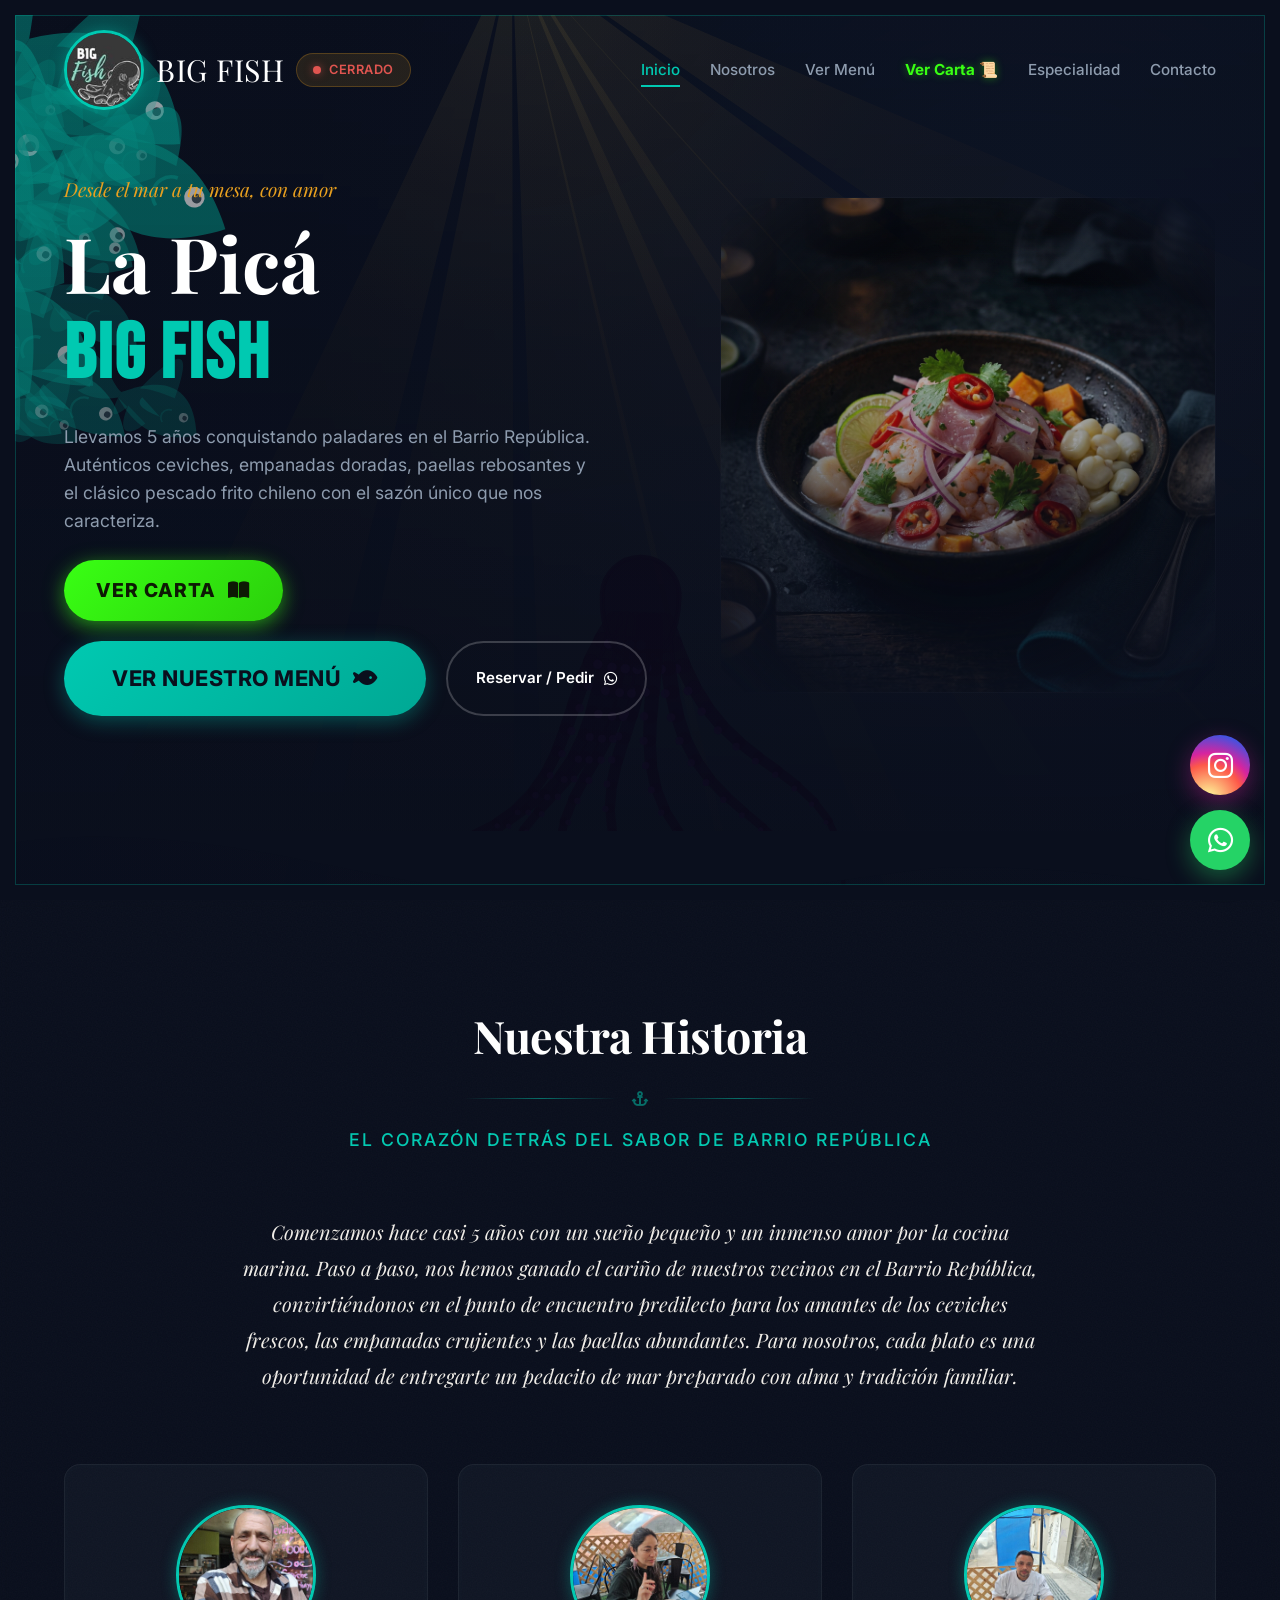
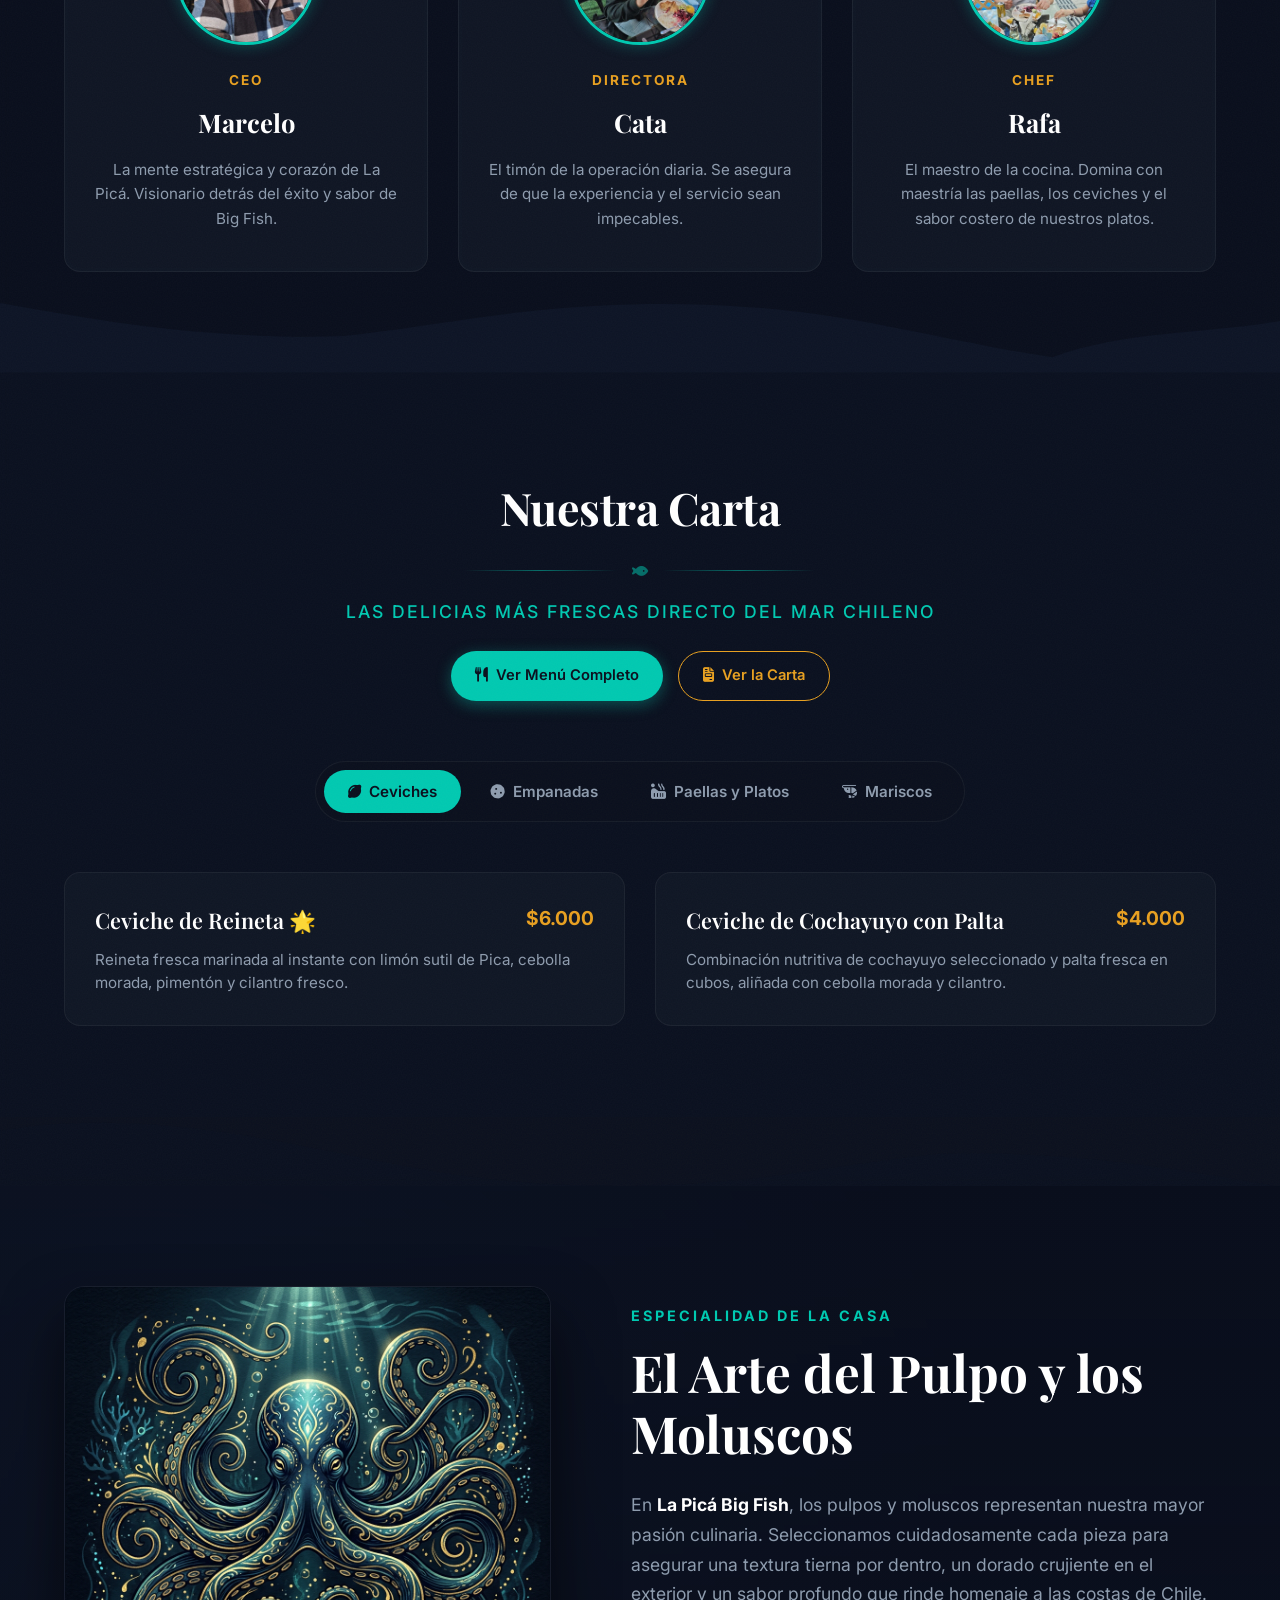
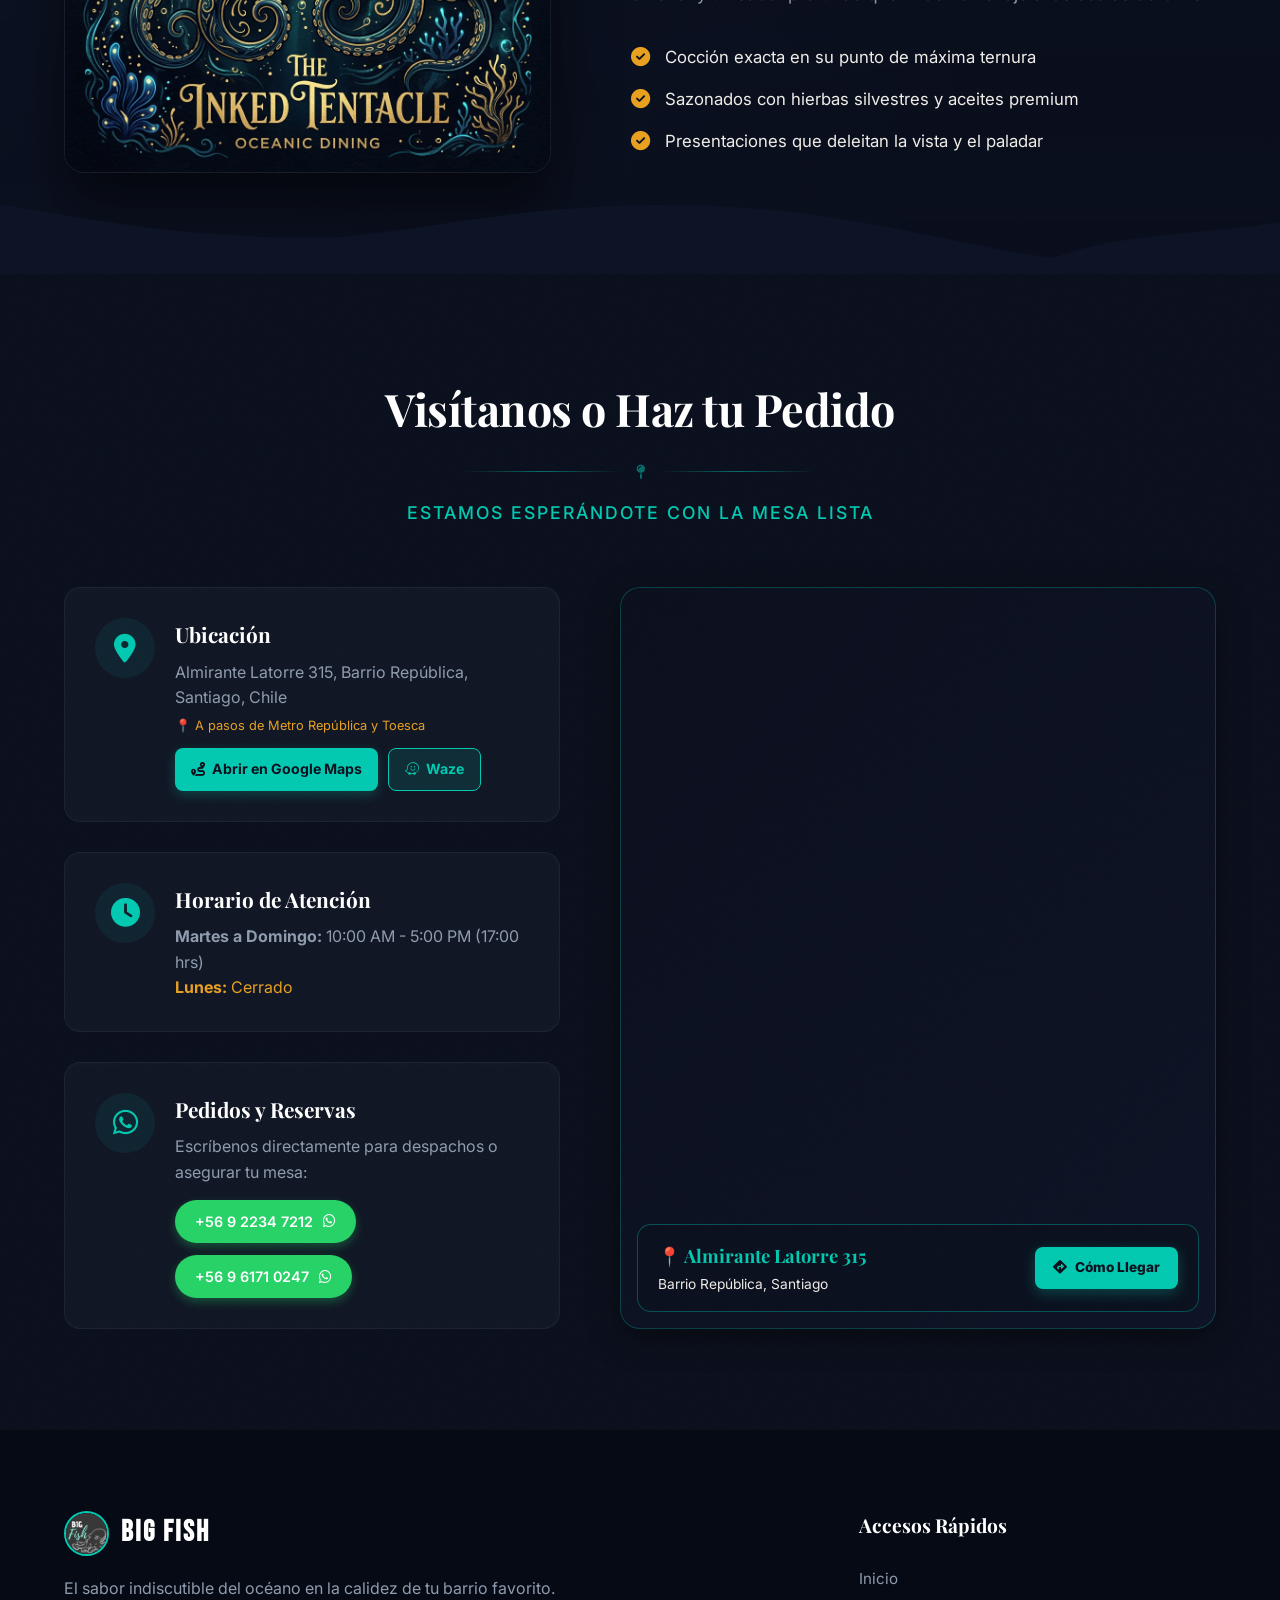
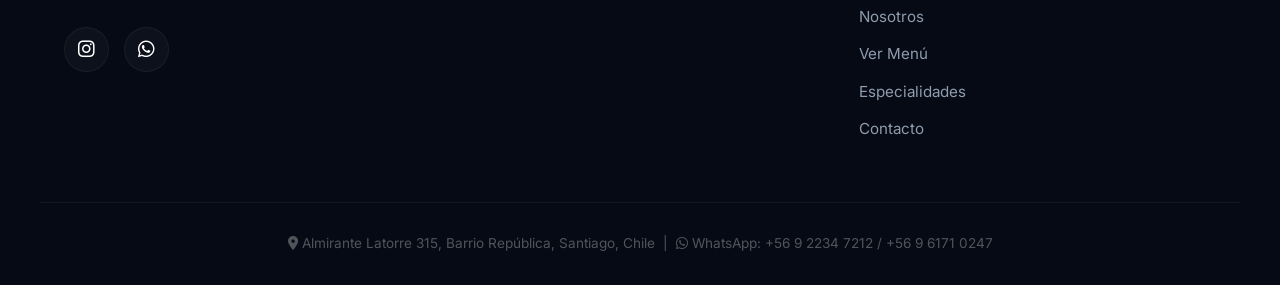
==== commit 7880a7ae: "feat: peces mucho mas grandes y asimetricos en el background marino" ====
--- a/index.html
+++ b/index.html
@@ -762,7 +762,7 @@
     </script>
 
     <!-- Custom JS -->
-    <script src="js/underwater.js?v=7"></script>
+    <script src="js/underwater.js?v=8"></script>
     <script src="js/main.js?v=7"></script>
 </body>
 </html>
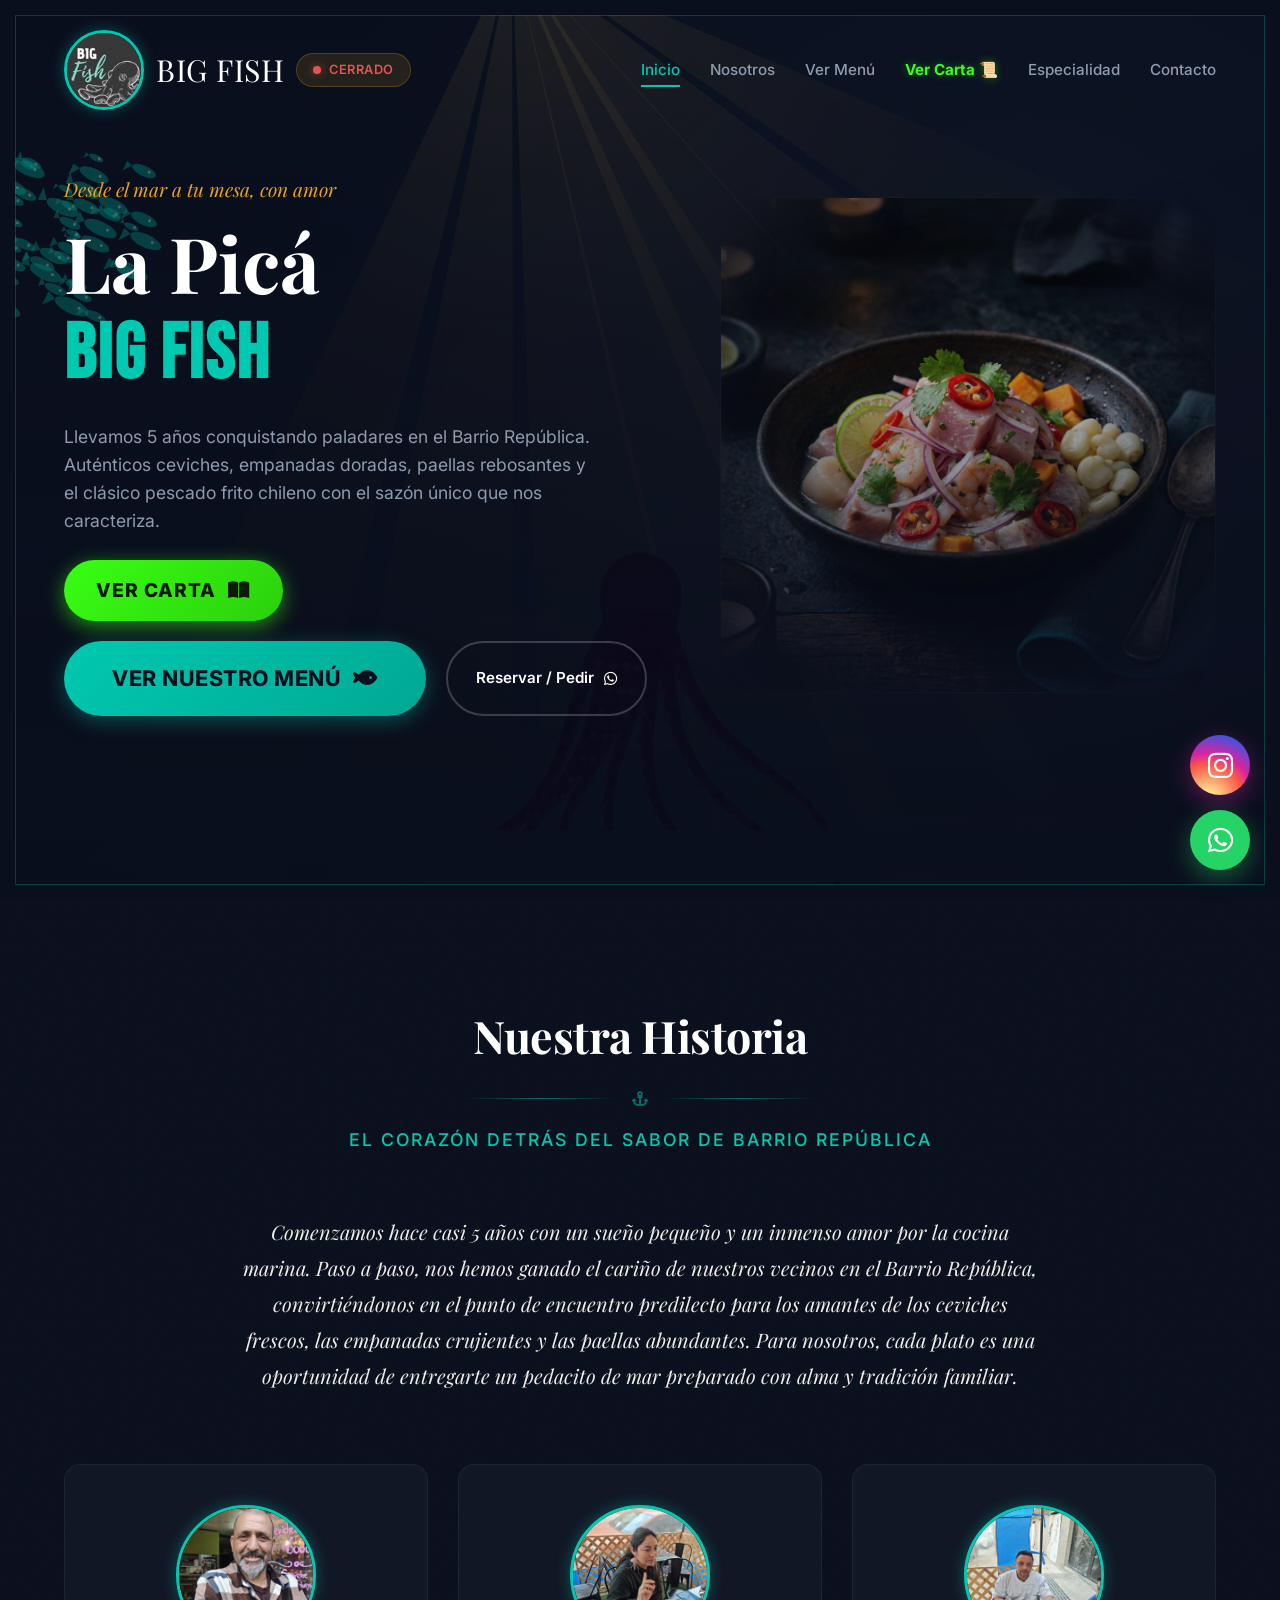
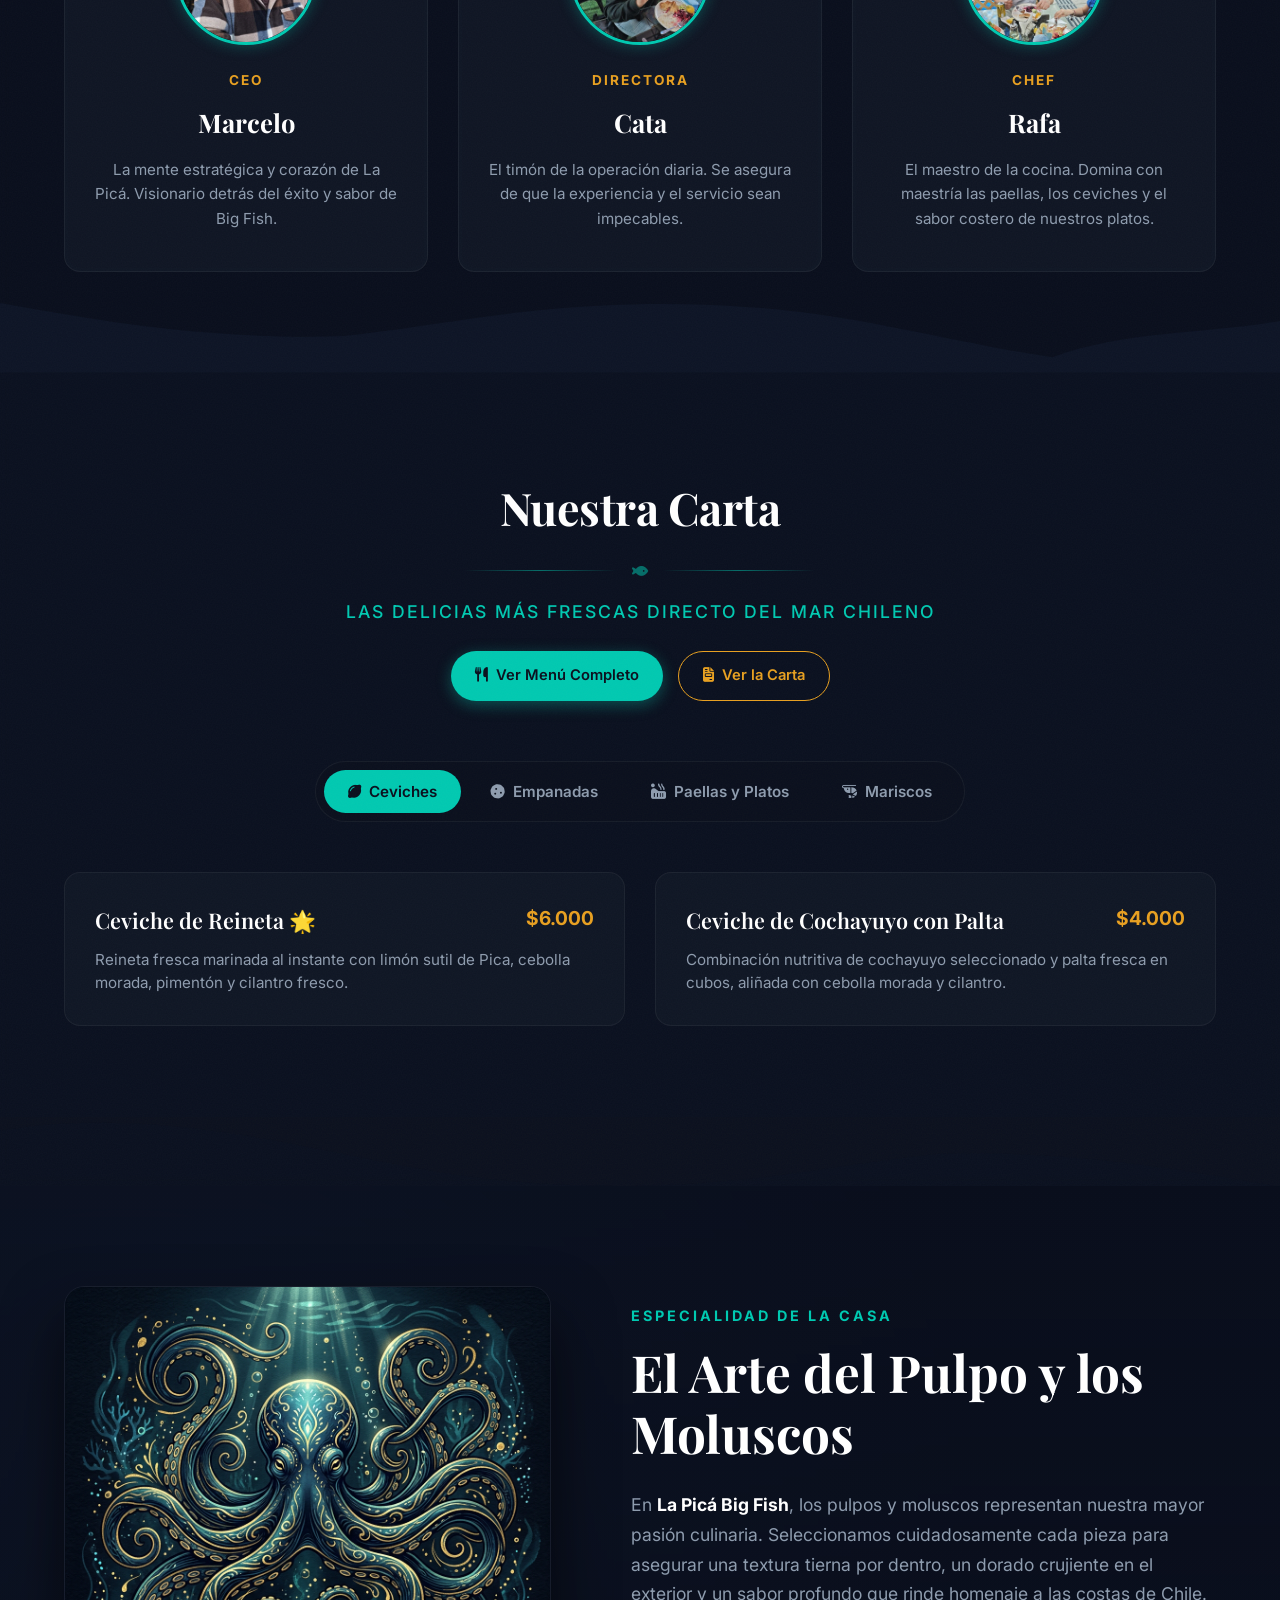
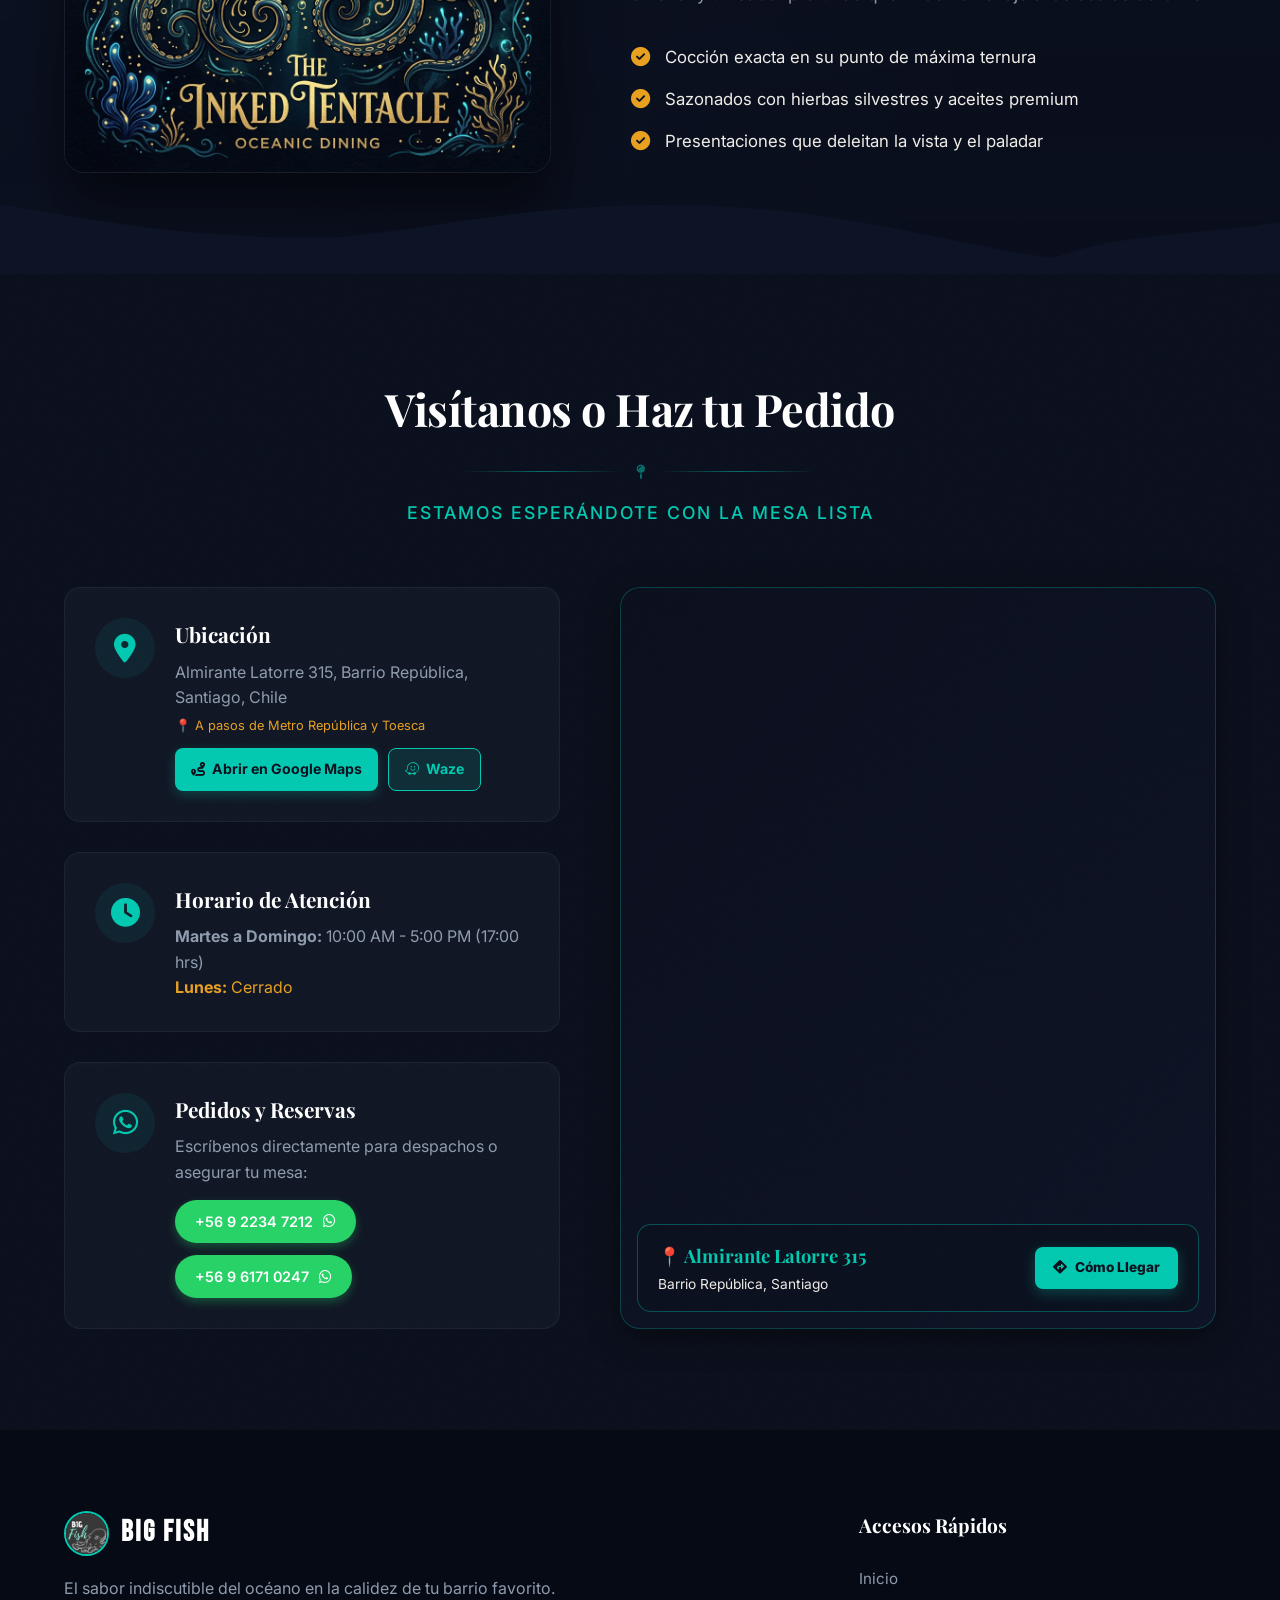
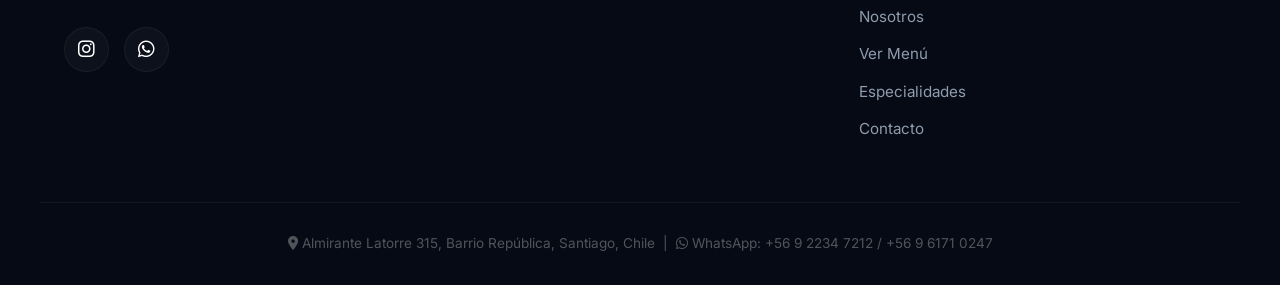
==== commit 989b2f4f: "revert: volver peces al estado original (antes de cambios de hoy)" ====
--- a/index.html
+++ b/index.html
@@ -762,7 +762,7 @@
     </script>
 
     <!-- Custom JS -->
-    <script src="js/underwater.js?v=8"></script>
+    <script src="js/underwater.js?v=7"></script>
     <script src="js/main.js?v=7"></script>
 </body>
 </html>
